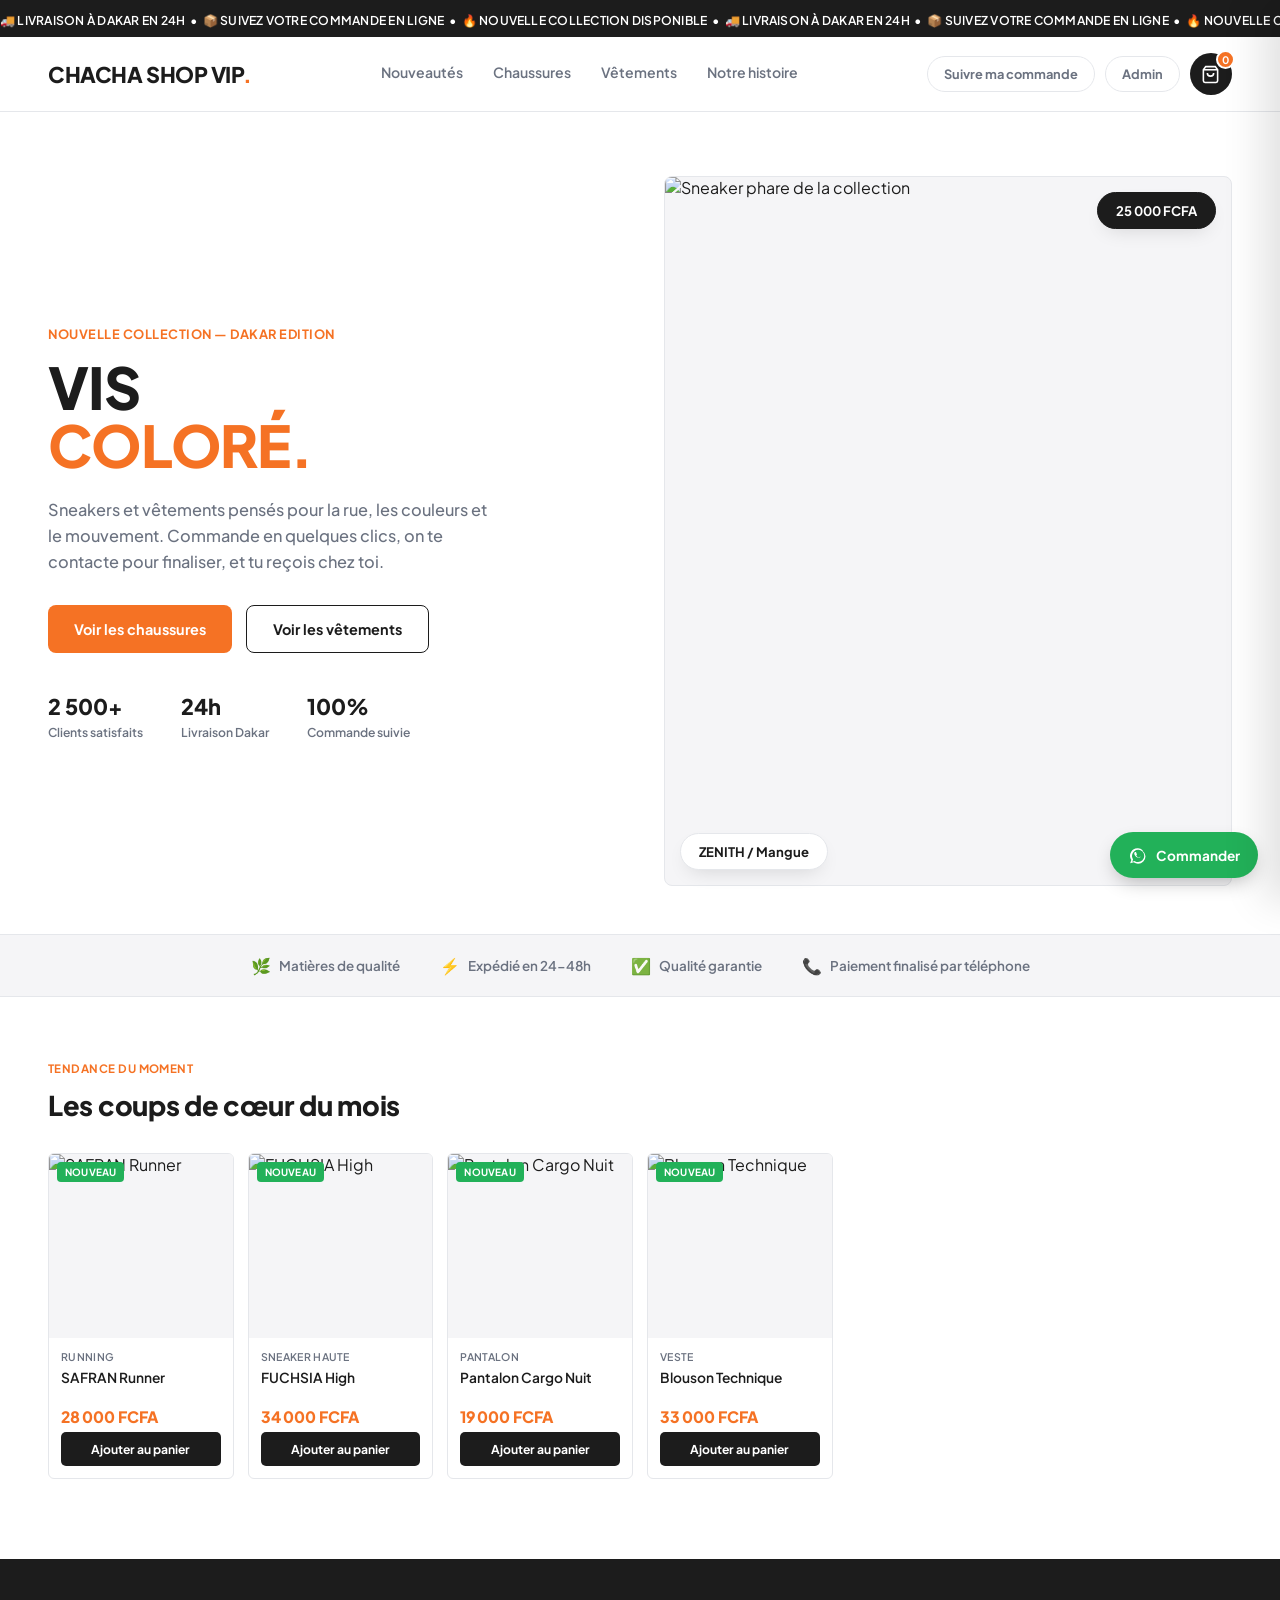
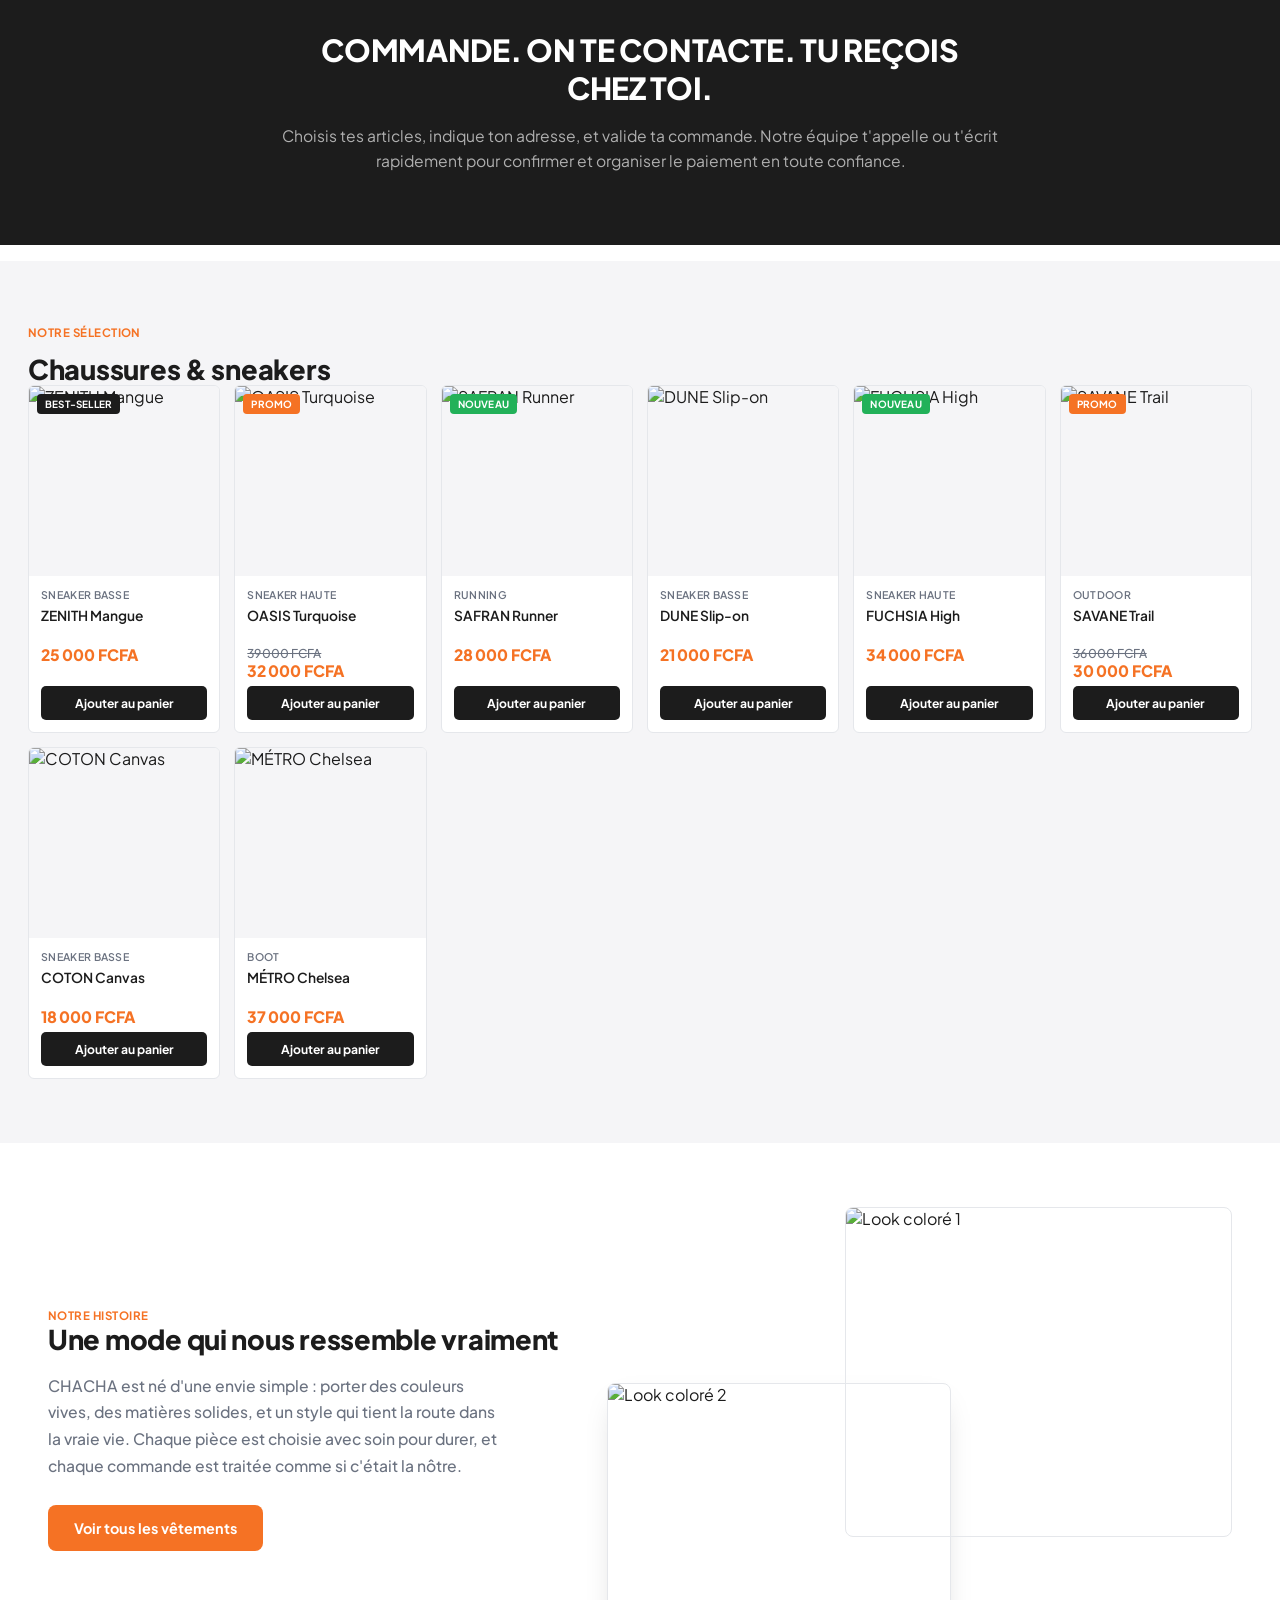
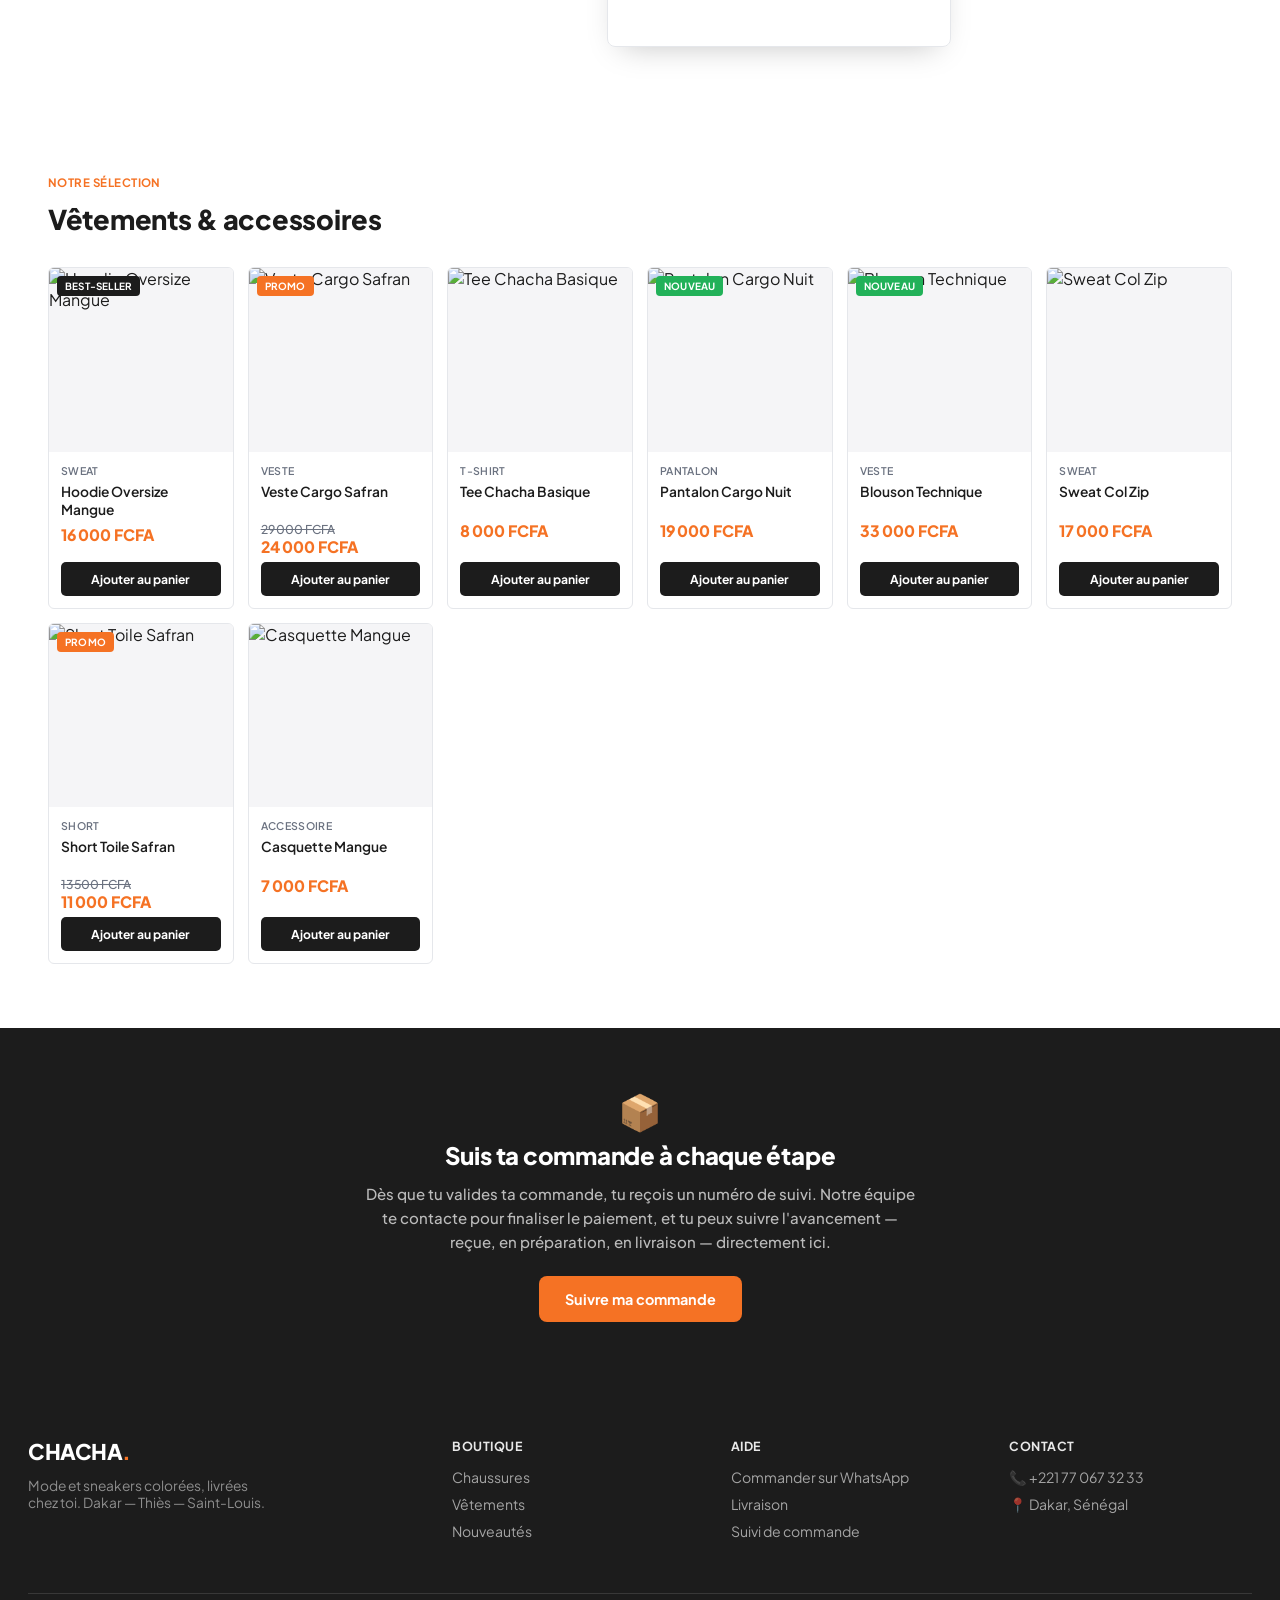
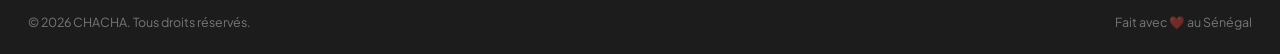
==== index.html @ ccec0913 "Mise à jour du code pour indexation Google" ====
<!DOCTYPE html>
<html lang="fr">
<head>
<meta charset="UTF-8">
<meta name="google-site-verification" content="Sok2t5JNg8uIAJtdyF1O56INwX5xrdQuV7eXxcINv6w" />
<meta name="viewport" content="width=device-width, initial-scale=1.0">
<title>CHACHA — Mode &amp; Sneakers</title>
<link rel="preconnect" href="https://fonts.googleapis.com">
<link rel="preconnect" href="https://fonts.gstatic.com" crossorigin>
<link href="https://fonts.googleapis.com/css2?family=Archivo+Black&family=Plus+Jakarta+Sans:wght@400;500;600;700;800&family=Space+Mono:wght@400;700&display=swap" rel="stylesheet">
<link rel="stylesheet" href="style.css">
</head>
<body>

<!-- Préchargeur -->
<div class="preloader" id="preloader">
  <div class="preloader-inner">
    <div class="preloader-logo">CHACHA</div>
    <div class="preloader-bar"><span></span></div>
  </div>
</div>

<!-- Bandeau ticker -->
<div class="ticker-wrap">
  <div class="ticker">
    <span>🚚 LIVRAISON À DAKAR EN 24H &nbsp;•&nbsp; 📦 SUIVEZ VOTRE COMMANDE EN LIGNE &nbsp;•&nbsp; 🔥 NOUVELLE COLLECTION DISPONIBLE &nbsp;•&nbsp; 🚚 LIVRAISON À DAKAR EN 24H &nbsp;•&nbsp; 📦 SUIVEZ VOTRE COMMANDE EN LIGNE &nbsp;•&nbsp; 🔥 NOUVELLE COLLECTION DISPONIBLE &nbsp;•&nbsp;</span>
    <span>🚚 LIVRAISON À DAKAR EN 24H &nbsp;•&nbsp; 📦 SUIVEZ VOTRE COMMANDE EN LIGNE &nbsp;•&nbsp; 🔥 NOUVELLE COLLECTION DISPONIBLE &nbsp;•&nbsp; 🚚 LIVRAISON À DAKAR EN 24H &nbsp;•&nbsp; 📦 SUIVEZ VOTRE COMMANDE EN LIGNE &nbsp;•&nbsp; 🔥 NOUVELLE COLLECTION DISPONIBLE &nbsp;•&nbsp;</span>
  </div>
</div>

<!-- Header -->
<header class="header" id="header">
  <div class="header-inner">
    <a href="#" class="logo">CHACHA SHOP VIP<span class="logo-dot">.</span></a>
    <nav class="nav">
      <a href="#nouveautes">Nouveautés</a>
      <a href="#chaussures">Chaussures</a>
      <a href="#vetements">Vêtements</a>
      <a href="#about">Notre histoire</a>
    </nav>
    <div class="header-actions">
      <button type="button" class="track-link-btn" id="trackOpenBtn">Suivre ma commande</button>
      <a href="admin.html" class="admin-link-btn" id="adminOpenBtn">Admin</a>
      <button class="icon-btn cart-btn" aria-label="Voir le panier" id="cartBtn">
        <svg viewBox="0 0 24 24" fill="none" stroke="currentColor" stroke-width="2"><path d="M6 2L3 6v14a2 2 0 002 2h14a2 2 0 002-2V6l-3-4z"/><line x1="3" y1="6" x2="21" y2="6"/><path d="M16 10a4 4 0 01-8 0"/></svg>
        <span class="cart-count" id="cartCount">0</span>
      </button>
    </div>
  </div>
</header>

<!-- HERO -->
<section class="hero">
  <div class="hero-grid">
    <div class="hero-copy" data-reveal>
      <p class="hero-eyebrow">Nouvelle collection — Dakar Edition</p>
      <h1 class="hero-title">
        <span class="line">VIS</span>
        <span class="line accent">COLORÉ.</span>
      </h1>
      <p class="hero-sub">Sneakers et vêtements pensés pour la rue, les couleurs et le mouvement. Commande en quelques clics, on te contacte pour finaliser, et tu reçois chez toi.</p>
      <div class="hero-cta-row">
        <a href="#chaussures" class="btn btn-primary">Voir les chaussures</a>
        <a href="#vetements" class="btn btn-ghost">Voir les vêtements</a>
      </div>
      <div class="hero-stats">
        <div><strong>2 500+</strong><span>Clients satisfaits</span></div>
        <div><strong>24h</strong><span>Livraison Dakar</span></div>
        <div><strong>100%</strong><span>Commande suivie</span></div>
      </div>
    </div>
    <div class="hero-visual" data-reveal>
      <div class="hero-image-frame">
        <img src="https://images.unsplash.com/photo-1605408499391-6368c628ef42?q=80&w=1200&auto=format&fit=crop" alt="Sneaker phare de la collection" id="heroImg">
      </div>
      <div class="hero-tag tag-price">25 000 FCFA</div>
      <div class="hero-tag tag-name">ZENITH / Mangue</div>
    </div>
  </div>
</section>

<!-- Marquee marques / valeurs -->
<section class="values-strip">
  <div class="value-item"><span class="value-emoji">🌿</span> Matières de qualité</div>
  <div class="value-item"><span class="value-emoji">⚡</span> Expédié en 24-48h</div>
  <div class="value-item"><span class="value-emoji">✅</span> Qualité garantie</div>
  <div class="value-item"><span class="value-emoji">📞</span> Paiement finalisé par téléphone</div>
</section>

<!-- NOUVEAUTÉS -->
<section class="section" id="nouveautes">
  <div class="section-head" data-reveal>
    <span class="section-eyebrow">Tendance du moment</span>
    <h2 class="section-title">Les coups de cœur du mois</h2>
  </div>
  <div class="product-grid" id="newArrivals"></div>
</section>

<!-- BANDEAU SIGNATURE -->
<section class="signature-band">
  <div class="signature-content" data-reveal>
    <h2>COMMANDE. ON TE CONTACTE. TU REÇOIS CHEZ TOI.</h2>
    <p>Choisis tes articles, indique ton adresse, et valide ta commande. Notre équipe t'appelle ou t'écrit rapidement pour confirmer et organiser le paiement en toute confiance.</p>
  </div>
</section>

<!-- CHAUSSURES -->
<section class="section section-alt" id="chaussures">
  <div class="section-head" data-reveal>
    <span class="section-eyebrow">Notre sélection</span>
    <h2 class="section-title">Chaussures &amp; sneakers</h2>
  </div>
  <div class="product-grid" id="shoesGrid"></div>
</section>

<!-- LOOKBOOK -->
<section class="lookbook" id="about">
  <div class="lookbook-text" data-reveal>
    <span class="section-eyebrow">Notre histoire</span>
    <h2 class="section-title">Une mode qui nous ressemble vraiment</h2>
    <p>CHACHA est né d'une envie simple : porter des couleurs vives, des matières solides, et un style qui tient la route dans la vraie vie. Chaque pièce est choisie avec soin pour durer, et chaque commande est traitée comme si c'était la nôtre.</p>
    <a href="#vetements" class="btn btn-primary">Voir tous les vêtements</a>
  </div>
  <div class="lookbook-images" data-reveal>
    <img src="https://images.unsplash.com/photo-1490367532201-b9bc1dc483f6?q=80&w=900&auto=format&fit=crop" alt="Look coloré 1" class="lk lk-1">
    <img src="https://images.unsplash.com/photo-1483985988355-763728e1935b?q=80&w=900&auto=format&fit=crop" alt="Look coloré 2" class="lk lk-2">
  </div>
</section>

<!-- VÊTEMENTS -->
<section class="section" id="vetements">
  <div class="section-head" data-reveal>
    <span class="section-eyebrow">Notre sélection</span>
    <h2 class="section-title">Vêtements &amp; accessoires</h2>
  </div>
  <div class="product-grid" id="clothesGrid"></div>
</section>

<!-- BANDEAU SUIVI DE COMMANDE -->
<section class="track-trust">
  <div class="track-trust-inner" data-reveal>
    <div class="track-trust-icon">📦</div>
    <h2>Suis ta commande à chaque étape</h2>
    <p>Dès que tu valides ta commande, tu reçois un numéro de suivi. Notre équipe te contacte pour finaliser le paiement, et tu peux suivre l'avancement — reçue, en préparation, en livraison — directement ici.</p>
    <button type="button" class="btn btn-primary" id="trackOpenBtn2">Suivre ma commande</button>
  </div>
</section>

<!-- FOOTER -->
<footer class="footer">
  <div class="footer-top">
    <div class="footer-brand">
      <a href="#" class="logo">CHACHA<span class="logo-dot">.</span></a>
      <p>Mode et sneakers colorées, livrées chez toi. Dakar — Thiès — Saint-Louis.</p>
    </div>
    <div class="footer-col">
      <h4>Boutique</h4>
      <a href="#chaussures">Chaussures</a>
      <a href="#vetements">Vêtements</a>
      <a href="#nouveautes">Nouveautés</a>
    </div>
    <div class="footer-col">
      <h4>Aide</h4>
      <a href="#" id="footerWhatsapp">Commander sur WhatsApp</a>
      <a href="#">Livraison</a>
      <a href="#" id="footerTrackLink">Suivi de commande</a>
    </div>
    <div class="footer-col">
      <h4>Contact</h4>
      <a href="#">📞 +221 77 067 32 33</a>
      <a href="#">📍 Dakar, Sénégal</a>
    </div>
  </div>
  <div class="footer-bottom">
    <span>© 2026 CHACHA. Tous droits réservés.</span>
    <span>Fait avec ❤️ au Sénégal</span>
  </div>
</footer>

<!-- Bouton flottant WhatsApp -->
<a href="#" class="whatsapp-float" id="whatsappFloat" aria-label="Contacter sur WhatsApp" target="_blank" rel="noopener">
  <svg viewBox="0 0 24 24" fill="currentColor"><path d="M17.6 6.32A8.86 8.86 0 0 0 12.05 4 8.94 8.94 0 0 0 4 17.9L2.6 22l4.2-1.34a8.87 8.87 0 0 0 5.25 1.7h0a8.94 8.94 0 0 0 8.94-9 8.85 8.85 0 0 0-3.39-6.04zM12.05 20.5a7.4 7.4 0 0 1-3.78-1.04l-.27-.16-2.83.9.91-2.76-.18-.28a7.42 7.42 0 0 1 11.4-9.32 7.34 7.34 0 0 1 2.18 5.24 7.42 7.42 0 0 1-7.43 7.42zm4.07-5.56c-.22-.11-1.3-.64-1.5-.72-.2-.07-.35-.11-.5.11-.14.22-.57.72-.7.86-.13.15-.26.16-.48.05-.22-.11-.93-.34-1.77-1.1-.65-.58-1.1-1.3-1.22-1.52-.13-.22-.01-.34.11-.45.11-.11.25-.28.37-.42.13-.14.17-.24.26-.4.08-.16.04-.3-.03-.42-.07-.11-.6-1.45-.82-1.98-.22-.51-.44-.45-.61-.46h-.52c-.18 0-.45.07-.62.25-.17.18-.65.64-.65 1.55s.66 1.8.75 1.93c.09.13 1.27 2 3.1 2.8 1.83.8 1.83.53 2.16.5.33-.03 1.06-.43 1.21-.85.15-.42.15-.78.1-.86-.05-.07-.18-.11-.4-.21z"/></svg>
  Commander
</a>

<!-- ===========================
     PANIER (drawer latéral)
=========================== -->
<div class="overlay" id="overlay"></div>
<aside class="cart-drawer" id="cartDrawer">
  <div class="cart-drawer-head">
    <h3>Ton panier</h3>
    <button class="close-btn" id="closeCart" aria-label="Fermer le panier">✕</button>
  </div>
  <div class="cart-items" id="cartItems"></div>
  <div class="cart-empty" id="cartEmpty">
    <span class="cart-empty-emoji">🛍️</span>
    <p>Ton panier est vide pour le moment.</p>
    <button class="btn btn-primary" id="emptyShopBtn">Voir les produits</button>
  </div>
  <div class="cart-footer" id="cartFooter">
    <div class="cart-total-row">
      <span>Total</span>
      <strong id="cartTotal">0 FCFA</strong>
    </div>
    <button class="btn btn-primary btn-full" id="goToCheckout">Valider la commande</button>
  </div>
</aside>

<!-- ===========================
     TUNNEL DE COMMANDE (modal) — sans paiement en ligne
=========================== -->
<div class="checkout-overlay" id="checkoutOverlay">
  <div class="checkout-modal">
    <button class="close-btn checkout-close" id="closeCheckout" aria-label="Fermer">✕</button>

    <!-- Barre de progression -->
    <div class="delivery-progress">
      <div class="dp-track">
        <div class="dp-fill" id="dpFill"></div>
      </div>
      <div class="dp-stations">
        <div class="dp-station active" data-step="1">
          <span class="dp-dot">🛒</span><span class="dp-label">Panier</span>
        </div>
        <div class="dp-station" data-step="2">
          <span class="dp-dot">📍</span><span class="dp-label">Adresse</span>
        </div>
        <div class="dp-station" data-step="3">
          <span class="dp-dot">✅</span><span class="dp-label">Confirmée</span>
        </div>
      </div>
    </div>

    <!-- Étape 1 : récap panier -->
    <div class="checkout-step" id="step1">
      <h3>Récapitule ta commande</h3>
      <div class="checkout-summary" id="checkoutSummary"></div>
      <div class="checkout-total-row">
        <span>Total estimé</span>
        <strong id="checkoutTotal">0 FCFA</strong>
      </div>
      <p class="step-hint">Aucun paiement en ligne : notre équipe te contacte juste après pour confirmer et organiser le règlement.</p>
      <button class="btn btn-primary btn-full" id="toStep2">Continuer vers l'adresse</button>
    </div>

    <!-- Étape 2 : adresse -->
    <div class="checkout-step" id="step2" hidden>
      <h3>Où devons-nous livrer ?</h3>
      <p class="step-hint">Cette adresse confirme ta commande. Sois aussi précis(e) que possible — c'est aussi le numéro qu'on utilisera pour te contacter.</p>
      <form id="addressForm" class="checkout-form">
        <div class="form-row">
          <label for="fullName">Nom complet *</label>
          <input type="text" id="fullName" required placeholder="Ex : Awa Diop">
        </div>
        <div class="form-row">
          <label for="phone">Téléphone *</label>
          <input type="tel" id="phone" required placeholder="Ex : 77 123 45 67">
        </div>
        <div class="form-row">
          <label for="city">Ville *</label>
          <input type="text" id="city" required placeholder="Ex : Dakar">
        </div>
        <div class="form-row">
          <label for="neighborhood">Quartier / Zone *</label>
          <input type="text" id="neighborhood" required placeholder="Ex : Sacré-Cœur 3">
        </div>
        <div class="form-row">
          <label for="addressDetails">Adresse précise (rue, repère) *</label>
          <textarea id="addressDetails" required placeholder="Ex : Villa n°12, en face de la pharmacie, près du carrefour"></textarea>
        </div>
        <div class="form-row">
          <label for="addressNote">Note pour le livreur (optionnel)</label>
          <input type="text" id="addressNote" placeholder="Ex : Appeler avant d'arriver">
        </div>
        <div class="form-actions">
          <button type="button" class="btn btn-ghost" id="backToStep1">Retour</button>
          <button type="submit" class="btn btn-primary">Valider ma commande</button>
        </div>
      </form>
    </div>

    <!-- Étape 3 : confirmation -->
    <div class="checkout-step" id="step3" hidden>
      <div class="confirm-box">
        <div class="confirm-emoji">🎉</div>
        <h3>Commande enregistrée !</h3>
        <p>Merci <strong id="confirmName"></strong> ! Ta commande <strong id="confirmOrderId"></strong> a bien été enregistrée. Notre équipe te contacte très vite au numéro indiqué pour confirmer et finaliser le paiement.</p>
        <div class="confirm-recap" id="confirmRecap"></div>
        <p class="step-hint">Garde ce numéro de commande précieusement : il te permet de suivre l'avancement via « Suivre ma commande ».</p>
        <button class="btn btn-whatsapp btn-full" id="sendWhatsappBtn">Envoyer le récap sur WhatsApp</button>
        <button class="btn btn-ghost btn-full" id="closeConfirm">Continuer mes achats</button>
      </div>
    </div>

  </div>
</div>

<!-- ===========================
     SUIVI DE COMMANDE (client)
=========================== -->
<div class="checkout-overlay" id="trackOverlay">
  <div class="checkout-modal" style="max-width:480px;">
    <button class="close-btn checkout-close" id="closeTrack" aria-label="Fermer">✕</button>
    <h3 style="font-family:var(--font-display);font-size:1.3rem;margin-bottom:6px;">Suivre ma commande</h3>
    <p class="step-hint">Renseigne le numéro de commande et le téléphone utilisés lors de la commande.</p>
    <form id="trackForm" class="checkout-form">
      <div class="form-row">
        <label for="trackOrderId">Numéro de commande *</label>
        <input type="text" id="trackOrderId" required placeholder="Ex : CHACHA-482913">
      </div>
      <div class="form-row">
        <label for="trackPhone">Téléphone utilisé *</label>
        <input type="tel" id="trackPhone" required placeholder="Ex : 77 123 45 67">
      </div>
      <button type="submit" class="btn btn-primary btn-full">Voir l'avancement</button>
    </form>
    <p id="trackError" class="track-error" style="display:none;">Aucune commande trouvée avec ces informations. Vérifie le numéro de commande et le téléphone.</p>
    <div class="track-result" id="trackResult" style="display:none;"></div>
  </div>
</div>

<!-- TOAST -->
<div class="toast" id="toast"></div>

<script src="common.js"></script>
<script src="script.js"></script>
</body>
</html>
---- style.css ----
/* ===========================
   CHACHA — Design tokens (palette simplifiée)
=========================== */
:root{
  --bg: #FFFFFF;
  --bg-soft: #F5F5F7;
  --ink: #1C1C1C;
  --ink-soft: #6B7280;
  --line: #E5E7EB;
  --accent: #F57224;
  --accent-dark: #D9600F;
  --whatsapp: #22B159;
  --whatsapp-dark: #1a8c45;

  --font-display: 'Plus Jakarta Sans', sans-serif;
  --font-body: 'Plus Jakarta Sans', sans-serif;
  --font-mono: 'Space Mono', monospace;

  --container: 1240px;
  --radius: 8px;
  --ease: cubic-bezier(.2,.7,.3,1);
}

*{margin:0;padding:0;box-sizing:border-box;}
html{scroll-behavior:smooth;}
body{
  background:var(--bg);
  color:var(--ink);
  font-family:var(--font-body);
  overflow-x:hidden;
}
img{display:block;max-width:100%;}
a{color:inherit;text-decoration:none;}
ul{list-style:none;}
button{font-family:inherit;border:none;background:none;cursor:pointer;}
input, textarea, select{font-family:inherit;}

::selection{background:var(--accent);color:#fff;}

/* ===========================
   Préchargeur
=========================== */
.preloader{
  position:fixed;inset:0;
  background:var(--ink);
  z-index:10000;
  display:flex;align-items:center;justify-content:center;
  transition:transform .6s var(--ease), opacity .4s var(--ease) .1s;
}
.preloader.done{transform:translateY(-100%);}
.preloader-inner{text-align:center;}
.preloader-logo{
  font-family:var(--font-display);
  font-weight:800;
  letter-spacing:-.02em;
  font-size:2.6rem;
  color:#fff;
}
.preloader-bar{
  width:140px;height:3px;
  background:rgba(255,255,255,.18);
  border-radius:10px;
  margin:18px auto 0;
  overflow:hidden;
}
.preloader-bar span{
  display:block;height:100%;width:40%;
  background:var(--accent);
  border-radius:10px;
  animation:barLoad 1s ease-in-out infinite;
}
@keyframes barLoad{
  0%{transform:translateX(-100%);}
  100%{transform:translateX(280%);}
}

/* ===========================
   Ticker
=========================== */
.ticker-wrap{
  background:var(--ink);
  color:#fff;
  overflow:hidden;
  white-space:nowrap;
  padding:8px 0;
  position:relative;
  z-index:500;
}
.ticker{display:inline-flex;animation:scrollTicker 32s linear infinite;}
.ticker span{
  font-size:.76rem;
  letter-spacing:.02em;
  font-weight:600;
}
@keyframes scrollTicker{
  from{transform:translateX(0);}
  to{transform:translateX(-50%);}
}

/* ===========================
   Header
=========================== */
.header{
  position:sticky;top:0;
  z-index:900;
  background:rgba(255,255,255,.96);
  backdrop-filter:blur(8px);
  border-bottom:1px solid var(--line);
  transition:transform .35s var(--ease);
}
.header.hide{transform:translateY(-100%);}
.header-inner{
  max-width:var(--container);
  margin:0 auto;
  padding:16px 28px;
  display:flex;
  align-items:center;
  justify-content:space-between;
}
.logo{
  font-family:var(--font-display);
  font-weight:800;
  font-size:1.35rem;
  letter-spacing:-.02em;
}
.logo-dot{color:var(--accent);}
.nav{display:flex;gap:30px;}
.nav a{
  font-size:.88rem;
  font-weight:600;
  color:var(--ink-soft);
  position:relative;
  padding-bottom:4px;
  transition:color .2s var(--ease);
}
.nav a:hover{color:var(--ink);}
.header-actions{display:flex;align-items:center;gap:10px;}
.admin-link-btn, .track-link-btn{
  font-size:.8rem;
  font-weight:700;
  color:var(--ink-soft);
  border:1px solid var(--line);
  padding:9px 16px;
  border-radius:100px;
  transition:border-color .2s var(--ease), color .2s var(--ease), background .2s var(--ease);
  white-space:nowrap;
}
.admin-link-btn:hover, .track-link-btn:hover{border-color:var(--ink); color:var(--ink); background:var(--bg-soft);}
.icon-btn{
  width:42px;height:42px;
  border-radius:50%;
  display:flex;align-items:center;justify-content:center;
  transition:background .2s var(--ease);
  position:relative;
  background:var(--ink);
  color:#fff;
}
.icon-btn svg{width:19px;height:19px;}
.icon-btn:hover{background:var(--accent);}
.cart-count{
  position:absolute;top:-3px;right:-3px;
  background:var(--accent);
  color:#fff;
  font-size:.65rem;
  font-weight:700;
  width:19px;height:19px;
  border-radius:50%;
  display:flex;align-items:center;justify-content:center;
  border:2px solid #fff;
  transition:transform .2s var(--ease);
}

/* ===========================
   Hero
=========================== */
.hero{
  max-width:var(--container);
  margin:0 auto;
  padding:64px 28px 48px;
}
.hero-grid{
  display:grid;
  grid-template-columns:1fr 1fr;
  gap:48px;
  align-items:center;
}
.hero-eyebrow{
  display:inline-block;
  font-size:.8rem;
  color:var(--accent);
  font-weight:700;
  margin-bottom:16px;
  text-transform:uppercase;
  letter-spacing:.04em;
}
.hero-title{
  font-family:var(--font-display);
  font-weight:800;
  font-size:3.6rem;
  line-height:1.02;
  letter-spacing:-.02em;
}
.hero-title .line{display:block;}
.hero-title .accent{color:var(--accent);}
.hero-sub{
  max-width:440px;
  font-size:1.02rem;
  line-height:1.6;
  color:var(--ink-soft);
  margin:22px 0 30px;
  font-weight:500;
}
.hero-cta-row{display:flex;gap:14px;margin-bottom:40px;flex-wrap:wrap;}
.btn{
  display:inline-flex;
  align-items:center;
  justify-content:center;
  padding:14px 26px;
  border-radius:8px;
  font-weight:700;
  font-size:.9rem;
  transition:background .2s var(--ease), color .2s var(--ease), border-color .2s var(--ease);
  white-space:nowrap;
}
.btn-primary{background:var(--accent); color:#fff;}
.btn-primary:hover{background:var(--accent-dark);}
.btn-ghost{border:1.5px solid var(--ink); background:transparent;}
.btn-ghost:hover{background:var(--ink); color:#fff;}
.btn-whatsapp{
  background:var(--whatsapp);
  color:#fff;
}
.btn-whatsapp:hover{background:var(--whatsapp-dark);}
.btn-full{width:100%;}
.hero-stats{display:flex;gap:38px;flex-wrap:wrap;}
.hero-stats div{display:flex;flex-direction:column;gap:4px;}
.hero-stats strong{font-family:var(--font-display); font-weight:800; font-size:1.35rem; color:var(--ink);}
.hero-stats span{font-size:.76rem; color:var(--ink-soft); font-weight:600;}
.hero-visual{position:relative;}
.hero-image-frame{
  border-radius:var(--radius);
  overflow:hidden;
  aspect-ratio:4/5;
  background:var(--bg-soft);
  position:relative;
  border:1px solid var(--line);
}
.hero-image-frame img{width:100%;height:100%;object-fit:cover;}
.hero-tag{
  position:absolute;
  background:#fff;
  border:1px solid var(--line);
  border-radius:100px;
  padding:9px 18px;
  font-size:.82rem;
  font-weight:700;
  box-shadow:0 8px 20px -8px rgba(0,0,0,.15);
}
.tag-price{top:16px;right:16px; background:var(--ink); color:#fff; border-color:var(--ink);}
.tag-name{bottom:16px;left:16px;}

/* ===========================
   Values strip
=========================== */
.values-strip{
  background:var(--bg-soft);
  border-top:1px solid var(--line);
  border-bottom:1px solid var(--line);
  display:flex;
  justify-content:center;
  flex-wrap:wrap;
  gap:40px;
  padding:20px 28px;
}
.value-item{display:flex; align-items:center; gap:8px; font-size:.84rem; font-weight:600; color:var(--ink-soft);}
.value-emoji{font-size:1rem;}

/* ===========================
   Sections génériques
=========================== */
.section{max-width:var(--container); margin:0 auto; padding:64px 28px;}
.section-alt{background:var(--bg-soft); max-width:100%;}
.section-alt .section-head, .section-alt .product-grid{max-width:var(--container); margin:0 auto;}
.section-head{margin-bottom:32px; max-width:600px; display:flex; align-items:baseline; gap:14px; flex-wrap:wrap;}
.section-eyebrow{
  display:inline-block;
  font-size:.72rem;
  color:var(--accent);
  font-weight:700;
  text-transform:uppercase;
  letter-spacing:.04em;
}
.section-title{
  font-family:var(--font-display);
  font-weight:800;
  font-size:1.7rem;
  letter-spacing:-.01em;
  line-height:1.15;
  width:100%;
}

/* ===========================
   Product grid & cards
=========================== */
.product-grid{
  display:grid;
  grid-template-columns:repeat(auto-fill, minmax(180px, 1fr));
  gap:14px;
}
.product-card{
  background:#fff;
  border-radius:6px;
  overflow:hidden;
  position:relative;
  transition:box-shadow .2s var(--ease), border-color .2s var(--ease);
  border:1px solid var(--line);
  display:flex;
  flex-direction:column;
}
.product-card:hover{
  box-shadow:0 6px 18px -8px rgba(0,0,0,.18);
  border-color:#D1D5DB;
}
.product-img-wrap{
  position:relative;
  aspect-ratio:1/1;
  overflow:hidden;
  background:var(--bg-soft);
}
.product-img-wrap img{width:100%;height:100%;object-fit:cover;}
.product-badge{
  position:absolute;top:8px;left:8px;
  color:#fff;
  font-size:.62rem;
  font-weight:700;
  padding:4px 8px;
  border-radius:4px;
  letter-spacing:.02em;
  z-index:2;
  background:var(--ink);
}
.product-badge.new{background:var(--whatsapp);}
.product-badge.promo{background:var(--accent);}
.product-info{padding:12px;display:flex;flex-direction:column;gap:6px;flex:1;}
.product-cat{
  font-size:.66rem;
  color:var(--ink-soft);
  text-transform:uppercase;
  letter-spacing:.03em;
  font-weight:600;
}
.product-name{
  font-weight:600;
  font-size:.86rem;
  line-height:1.3;
  color:var(--ink);
  display:-webkit-box;
  -webkit-line-clamp:2;
  -webkit-box-orient:vertical;
  overflow:hidden;
  min-height:2.3em;
}
.product-price{font-weight:800; font-size:.98rem; color:var(--accent);}
.product-price .old{
  display:block;
  text-decoration:line-through;
  color:var(--ink-soft);
  font-weight:500;
  font-size:.76rem;
}
.add-cart-btn{
  margin-top:auto;
  width:100%;
  background:var(--ink);
  color:#fff;
  font-size:.76rem;
  font-weight:700;
  padding:9px 8px;
  border-radius:5px;
  transition:background .2s var(--ease);
}
.add-cart-btn:hover{background:var(--accent);}

/* ===========================
   Signature band
=========================== */
.signature-band{
  background:var(--ink);
  color:#fff;
  padding:72px 28px;
  margin:16px 0;
}
.signature-content{max-width:720px; margin:0 auto; text-align:center;}
.signature-content h2{font-family:var(--font-display); font-weight:800; font-size:1.9rem; line-height:1.25; letter-spacing:-.01em;}
.signature-content p{margin-top:16px; font-size:.98rem; color:rgba(255,255,255,.65); line-height:1.6;}

/* ===========================
   Lookbook
=========================== */
.lookbook{
  max-width:var(--container);
  margin:0 auto;
  padding:64px 28px;
  display:grid;
  grid-template-columns:.9fr 1.1fr;
  gap:48px;
  align-items:center;
}
.lookbook-text p{margin:18px 0 26px; font-size:.98rem; line-height:1.7; color:var(--ink-soft); max-width:460px; font-weight:500;}
.lookbook-images{position:relative; height:440px;}
.lk{position:absolute; border-radius:8px; object-fit:cover; border:1px solid var(--line);}
.lk-1{width:62%;height:75%;top:0;right:0;z-index:2;}
.lk-2{width:55%;height:60%;bottom:0;left:0;z-index:1;box-shadow:0 12px 30px -14px rgba(0,0,0,.25);}

/* ===========================
   Suivi de commande — bandeau confiance
=========================== */
.track-trust{
  background:var(--ink);
  color:#fff;
  padding:60px 28px;
  text-align:center;
}
.track-trust-inner{max-width:560px; margin:0 auto;}
.track-trust-icon{font-size:2.2rem; margin-bottom:6px;}
.track-trust h2{font-family:var(--font-display); font-weight:800; font-size:1.5rem; letter-spacing:-.01em;}
.track-trust p{margin:12px 0 22px; font-size:.94rem; color:rgba(255,255,255,.7); line-height:1.6; font-weight:500;}

/* ===========================
   Footer
=========================== */
.footer{background:var(--ink); color:#fff; padding:56px 28px 24px;}
.footer-top{
  max-width:var(--container);
  margin:0 auto;
  display:grid;
  grid-template-columns:1.6fr 1fr 1fr 1fr;
  gap:36px;
  padding-bottom:44px;
  border-bottom:1px solid rgba(255,255,255,.12);
}
.footer-brand .logo{color:#fff;}
.footer-brand p{margin-top:12px; color:rgba(255,255,255,.5); font-size:.86rem; max-width:240px;}
.footer-col h4{font-size:.78rem; text-transform:uppercase; letter-spacing:.04em; margin-bottom:14px; color:rgba(255,255,255,.9);}
.footer-col a{display:block; margin-bottom:9px; font-size:.88rem; color:rgba(255,255,255,.6); transition:color .2s var(--ease);}
.footer-col a:hover{color:var(--accent);}
.footer-bottom{
  max-width:var(--container);
  margin:0 auto;
  display:flex;
  justify-content:space-between;
  padding-top:20px;
  font-size:.78rem;
  color:rgba(255,255,255,.4);
  flex-wrap:wrap;
  gap:10px;
}

/* ===========================
   Bouton flottant WhatsApp
=========================== */
.whatsapp-float{
  position:fixed;
  bottom:22px;right:22px;
  background:#22B159;
  color:#fff;
  display:flex;
  align-items:center;
  gap:8px;
  padding:13px 18px;
  border-radius:100px;
  font-weight:700;
  font-size:.85rem;
  box-shadow:0 8px 20px -6px rgba(0,0,0,.3);
  z-index:800;
  transition:transform .2s var(--ease);
}
.whatsapp-float svg{width:20px;height:20px;}
.whatsapp-float:hover{transform:scale(1.05);}

/* ===========================
   Toast
=========================== */
.toast{
  position:fixed;
  bottom:26px;left:50%;
  transform:translate(-50%,24px);
  background:var(--ink);
  color:#fff;
  padding:14px 22px;
  border-radius:100px;
  font-weight:700;
  font-size:.86rem;
  opacity:0;
  pointer-events:none;
  transition:transform .35s var(--ease), opacity .35s var(--ease);
  z-index:3000;
  display:flex;
  align-items:center;
  gap:10px;
}
.toast.show{transform:translate(-50%,0); opacity:1;}
.toast::before{
  content:'✓';
  background:var(--accent);
  width:18px;height:18px;
  border-radius:50%;
  display:flex;align-items:center;justify-content:center;
  font-size:.65rem;
  flex-shrink:0;
}

/* ===========================
   Reveal on scroll
=========================== */
[data-reveal]{opacity:0; transform:translateY(24px); transition:opacity .5s var(--ease), transform .5s var(--ease);}
[data-reveal].in{opacity:1; transform:translateY(0);}

/* ===========================
   PANIER (drawer latéral)
=========================== */
.overlay{
  position:fixed;inset:0;
  background:rgba(0,0,0,.4);
  z-index:1500;
  opacity:0;
  pointer-events:none;
  transition:opacity .3s var(--ease);
}
.overlay.show{opacity:1; pointer-events:auto;}

.cart-drawer{
  position:fixed;
  top:0;right:0;
  width:min(400px, 100vw);
  height:100%;
  background:#fff;
  z-index:1600;
  display:flex;
  flex-direction:column;
  transform:translateX(100%);
  transition:transform .35s var(--ease);
  box-shadow:-16px 0 40px rgba(0,0,0,.12);
}
.cart-drawer.open{transform:translateX(0);}
.cart-drawer-head{
  display:flex;
  align-items:center;
  justify-content:space-between;
  padding:20px 22px;
  border-bottom:1px solid var(--line);
}
.cart-drawer-head h3{font-family:var(--font-display); font-weight:800; font-size:1.1rem;}
.close-btn{
  width:34px;height:34px;
  border-radius:50%;
  background:var(--bg-soft);
  color:var(--ink);
  font-size:.95rem;
  display:flex;align-items:center;justify-content:center;
  transition:background .2s var(--ease);
}
.close-btn:hover{background:var(--line);}

.cart-items{
  flex:1;
  overflow-y:auto;
  padding:16px 22px;
  display:flex;
  flex-direction:column;
  gap:14px;
}
.cart-item{
  display:flex;
  gap:12px;
  align-items:center;
  background:var(--bg-soft);
  border:1px solid var(--line);
  border-radius:8px;
  padding:10px;
}
.cart-item img{width:58px;height:58px; border-radius:6px; object-fit:cover; flex-shrink:0; background:#fff;}
.cart-item-info{flex:1; min-width:0;}
.cart-item-name{font-weight:600; font-size:.88rem;}
.cart-item-price{font-size:.8rem; color:var(--accent); font-weight:700; margin-top:3px;}
.cart-item-qty{
  display:flex;
  align-items:center;
  gap:8px;
  margin-top:8px;
}
.qty-btn{
  width:22px;height:22px;
  border-radius:50%;
  background:#fff;
  border:1px solid var(--line);
  display:flex;align-items:center;justify-content:center;
  font-weight:700;
  font-size:.82rem;
  transition:background .2s var(--ease);
}
.qty-btn:hover{background:var(--line);}
.cart-item-remove{
  background:none;
  color:var(--ink-soft);
  font-size:.75rem;
  font-weight:600;
  text-decoration:underline;
  flex-shrink:0;
}

.cart-empty{
  flex:1;
  display:none;
  flex-direction:column;
  align-items:center;
  justify-content:center;
  text-align:center;
  gap:12px;
  padding:40px 24px;
}
.cart-empty-emoji{font-size:2.6rem;}
.cart-empty p{color:var(--ink-soft); font-weight:500;}

.cart-footer{
  padding:18px 22px 22px;
  border-top:1px solid var(--line);
}
.cart-total-row{
  display:flex;
  justify-content:space-between;
  align-items:center;
  margin-bottom:14px;
  font-weight:700;
}
.cart-total-row strong{font-size:1.2rem; color:var(--accent);}

/* ===========================
   TUNNEL DE COMMANDE / MODALES
=========================== */
.checkout-overlay{
  position:fixed;inset:0;
  background:rgba(0,0,0,.45);
  z-index:2000;
  display:flex;
  align-items:center;
  justify-content:center;
  padding:24px;
  opacity:0;
  pointer-events:none;
  transition:opacity .3s var(--ease);
}
.checkout-overlay.open{opacity:1; pointer-events:auto;}
.checkout-modal{
  background:#fff;
  border-radius:14px;
  max-width:560px;
  width:100%;
  max-height:90vh;
  overflow-y:auto;
  padding:32px 28px 28px;
  position:relative;
  border:1px solid var(--line);
}
.checkout-close{position:absolute; top:18px; right:18px;}

/* Barre de progression */
.delivery-progress{margin-bottom:28px;}
.dp-track{
  position:relative;
  height:3px;
  background:var(--bg-soft);
  border-radius:10px;
  margin:0 20px 12px;
}
.dp-fill{
  position:absolute;left:0;top:0;height:100%;
  width:0%;
  background:var(--accent);
  border-radius:10px;
  transition:width .4s var(--ease);
}
.dp-stations{display:flex; justify-content:space-between;}
.dp-station{
  display:flex;
  flex-direction:column;
  align-items:center;
  gap:6px;
  opacity:.4;
  transition:opacity .2s var(--ease);
}
.dp-station.active, .dp-station.done{opacity:1;}
.dp-dot{
  width:32px;height:32px;
  border-radius:50%;
  background:var(--bg-soft);
  display:flex;align-items:center;justify-content:center;
  font-size:.9rem;
  border:1px solid var(--line);
  transition:background .2s var(--ease), border-color .2s var(--ease);
}
.dp-station.active .dp-dot{background:var(--accent); border-color:var(--accent);}
.dp-station.done .dp-dot{background:var(--ink); border-color:var(--ink);}
.dp-label{font-size:.66rem; font-weight:700;}

.checkout-step h3{font-family:var(--font-display); font-weight:800; font-size:1.3rem; margin-bottom:6px;}
.step-hint{color:var(--ink-soft); font-size:.86rem; margin-bottom:18px; font-weight:500;}

.checkout-summary{display:flex; flex-direction:column; gap:8px; margin:14px 0 20px; max-height:260px; overflow-y:auto;}
.summary-line{
  display:flex;
  justify-content:space-between;
  align-items:center;
  background:var(--bg-soft);
  border:1px solid var(--line);
  border-radius:8px;
  padding:10px 12px;
  font-size:.86rem;
  font-weight:600;
}
.summary-line span.s-qty{color:var(--accent); font-weight:700;}
.checkout-total-row{
  display:flex;
  justify-content:space-between;
  align-items:center;
  padding:14px 0;
  border-top:1px dashed var(--line);
  margin-bottom:16px;
  font-weight:700;
  font-size:1rem;
}
.checkout-total-row strong{color:var(--accent); font-size:1.25rem;}

.checkout-form{display:flex; flex-direction:column; gap:14px;}
.form-row{display:flex; flex-direction:column; gap:6px;}
.form-row label{font-size:.82rem; font-weight:700;}
.form-row input, .form-row textarea, .form-row select{
  border:1px solid var(--line);
  border-radius:8px;
  padding:12px 14px;
  font-size:.92rem;
  background:#fff;
  outline:none;
  transition:border-color .2s var(--ease), box-shadow .2s var(--ease);
}
.form-row input:focus, .form-row textarea:focus, .form-row select:focus{
  border-color:var(--accent);
  box-shadow:0 0 0 3px rgba(245,114,36,.12);
}
.form-row textarea{resize:vertical; min-height:68px;}
.form-actions{display:flex; gap:12px; margin-top:6px;}
.form-actions .btn{flex:1;}

.confirm-box{text-align:center; padding:8px 0;}
.confirm-emoji{font-size:3rem; margin-bottom:8px;}
.confirm-box h3{font-family:var(--font-display); font-weight:800; font-size:1.5rem; margin-bottom:8px;}
.confirm-box p{font-size:.92rem; line-height:1.6; color:var(--ink-soft); margin-bottom:18px;}
.confirm-recap{
  background:var(--bg-soft);
  border:1px solid var(--line);
  border-radius:10px;
  padding:14px;
  text-align:left;
  font-size:.84rem;
  margin-bottom:14px;
  display:flex;
  flex-direction:column;
  gap:6px;
}
.confirm-box .step-hint{text-align:left; margin-bottom:18px;}
.confirm-box .btn{margin-bottom:10px;}

/* ===========================
   SUIVI DE COMMANDE (client)
=========================== */
.track-error{
  color:var(--accent);
  font-size:.84rem;
  font-weight:700;
  margin-top:14px;
  text-align:center;
}
.track-result{margin-top:22px;}
.track-result-head{
  display:flex;
  justify-content:space-between;
  align-items:baseline;
  margin-bottom:6px;
  flex-wrap:wrap;
  gap:6px;
}
.track-result-head strong{font-family:var(--font-display); font-size:1.05rem;}
.track-result-date{font-size:.76rem; color:var(--ink-soft); font-weight:600;}
.track-status-badge{
  display:inline-flex;
  align-items:center;
  gap:6px;
  padding:6px 14px;
  border-radius:100px;
  font-size:.78rem;
  font-weight:700;
  margin:10px 0 18px;
}
.track-timeline{display:flex; flex-direction:column; gap:0; margin-bottom:18px;}
.track-timeline-item{
  display:flex;
  gap:12px;
  position:relative;
  padding-bottom:22px;
}
.track-timeline-item:last-child{padding-bottom:0;}
.track-timeline-dot{
  width:22px;height:22px;
  border-radius:50%;
  background:var(--bg-soft);
  border:2px solid var(--line);
  flex-shrink:0;
  display:flex;align-items:center;justify-content:center;
  font-size:.65rem;
  z-index:1;
}
.track-timeline-item.done .track-timeline-dot{background:var(--whatsapp); border-color:var(--whatsapp); color:#fff;}
.track-timeline-item.current .track-timeline-dot{background:var(--accent); border-color:var(--accent); color:#fff;}
.track-timeline-item:not(:last-child)::before{
  content:'';
  position:absolute;
  left:10px; top:22px; bottom:0;
  width:2px;
  background:var(--line);
}
.track-timeline-item.done:not(:last-child)::before{background:var(--whatsapp);}
.track-timeline-label{font-size:.86rem; font-weight:700; padding-top:1px;}
.track-timeline-item.cancelled .track-timeline-dot{background:var(--accent); border-color:var(--accent); color:#fff;}
.track-recap{
  background:var(--bg-soft);
  border:1px solid var(--line);
  border-radius:10px;
  padding:14px;
  font-size:.84rem;
  display:flex;
  flex-direction:column;
  gap:6px;
}

/* ===========================
   ESPACE ADMIN — éléments partagés (formulaire produit, listes)
=========================== */
.admin-panel-head{
  display:flex;
  justify-content:space-between;
  align-items:center;
  flex-wrap:wrap;
  gap:12px;
  margin-bottom:18px;
}
.admin-panel-head .btn{padding:11px 18px; font-size:.82rem;}

.admin-note{
  font-size:.78rem;
  color:var(--ink-soft);
  margin-bottom:16px;
  line-height:1.5;
}
.admin-product-list, .admin-order-list{
  display:flex;
  flex-direction:column;
  gap:8px;
  max-height:56vh;
  overflow-y:auto;
}
.admin-product-row{
  display:flex;
  align-items:center;
  gap:12px;
  background:var(--bg-soft);
  border:1px solid var(--line);
  border-radius:8px;
  padding:9px 12px;
}
.admin-product-row img{width:48px;height:48px;border-radius:6px;object-fit:cover;flex-shrink:0;background:#fff;}
.admin-product-info{flex:1;min-width:0;}
.admin-product-name{font-weight:700;font-size:.88rem;}
.admin-product-meta{font-size:.74rem;color:var(--ink-soft);margin-top:3px;}
.admin-product-actions{display:flex;gap:6px;flex-shrink:0;}
.admin-icon-btn{
  width:32px;height:32px;
  border-radius:50%;
  display:flex;align-items:center;justify-content:center;
  background:#fff;
  border:1px solid var(--line);
  font-size:.85rem;
  transition:background .2s var(--ease);
}
.admin-icon-btn:hover{background:var(--line);}
.admin-empty{text-align:center;color:var(--ink-soft);padding:30px 10px;font-weight:500;}

/* Cartes de commande admin */
.admin-order-card{
  background:var(--bg-soft);
  border:1px solid var(--line);
  border-radius:10px;
  padding:14px;
}
.admin-order-top{
  display:flex;
  justify-content:space-between;
  align-items:flex-start;
  gap:10px;
  margin-bottom:10px;
  flex-wrap:wrap;
}
.admin-order-id{font-family:var(--font-mono); font-weight:700; font-size:.82rem;}
.admin-order-date{font-size:.72rem; color:var(--ink-soft); font-weight:600; margin-top:2px;}
.admin-order-status-pill{
  padding:5px 12px;
  border-radius:100px;
  font-size:.7rem;
  font-weight:800;
  white-space:nowrap;
}
.admin-order-client{font-size:.86rem; font-weight:700; margin-bottom:2px;}
.admin-order-meta{font-size:.78rem; color:var(--ink-soft); line-height:1.6; margin-bottom:10px;}
.admin-order-items{
  font-size:.78rem;
  color:var(--ink);
  background:#fff;
  border:1px solid var(--line);
  border-radius:8px;
  padding:8px 10px;
  margin-bottom:10px;
  display:flex;
  flex-direction:column;
  gap:3px;
}
.admin-order-total{font-weight:800; color:var(--accent); font-size:.88rem; margin-bottom:12px;}
.admin-order-actions{display:flex; gap:8px; flex-wrap:wrap; align-items:center;}
.admin-order-actions select{
  border:1px solid var(--line);
  border-radius:8px;
  padding:9px 10px;
  font-size:.8rem;
  font-weight:700;
  background:#fff;
  flex:1;
  min-width:150px;
}
.admin-order-actions .btn{padding:9px 14px; font-size:.78rem;}

/* Upload photo produit */
.admin-upload-zone{
  border:1.5px dashed var(--line);
  border-radius:10px;
  background:#fff;
  min-height:140px;
  display:flex;
  align-items:center;
  justify-content:center;
  cursor:pointer;
  overflow:hidden;
  transition:border-color .2s var(--ease), background .2s var(--ease);
  position:relative;
}
.admin-upload-zone:hover{border-color:var(--accent); background:var(--bg-soft);}
.admin-upload-placeholder{
  display:flex;
  flex-direction:column;
  align-items:center;
  gap:6px;
  color:var(--ink-soft);
  font-size:.84rem;
  font-weight:600;
  padding:18px;
  text-align:center;
}
.admin-upload-icon{font-size:1.6rem;}
.admin-upload-hint{font-size:.7rem; font-weight:500; color:var(--ink-soft);}
.admin-upload-preview{width:100%;max-height:210px;object-fit:cover;display:block;}
.admin-remove-img-btn{
  align-self:flex-start;
  margin-top:8px;
  color:var(--ink-soft);
  font-size:.78rem;
  font-weight:700;
  text-decoration:underline;
}

/* ===========================
   Responsive
=========================== */
@media (max-width: 1080px){
  .hero-title{font-size:2.9rem;}
  .lookbook, .hero-grid{grid-template-columns:1fr;}
  .lookbook-images{height:380px;margin-top:16px;}
  .footer-top{grid-template-columns:1fr 1fr;}
  .product-grid{grid-template-columns:repeat(auto-fill, minmax(160px, 1fr));}
}
@media (max-width: 760px){
  .nav{display:none;}
  .hero-title{font-size:2.3rem;}
  .hero-stats{gap:22px;flex-wrap:wrap;}
  .product-grid{grid-template-columns:repeat(2, 1fr);gap:10px;}
  .section{padding:44px 20px;}
  .section-title{font-size:1.4rem;}
  .signature-band{padding:56px 20px;}
  .signature-content h2{font-size:1.5rem;}
  .footer-top{grid-template-columns:1fr;}
  .whatsapp-float span{display:none;}
  .cart-drawer{width:100vw;}
  .checkout-modal{padding:26px 18px 22px;}
  .dp-label{font-size:.58rem;}
  .admin-link-btn, .track-link-btn{padding:8px 12px;font-size:.75rem;}
  .header-actions{gap:6px;}
}
@media (max-width: 480px){
  .hero-title{font-size:1.9rem;}
  .product-grid{grid-template-columns:1fr 1fr;gap:8px;}
  .btn{padding:12px 20px;font-size:.82rem;}
  .form-actions{flex-direction:column;}
  .admin-product-row{flex-wrap:wrap;}
  .track-link-btn{display:none;}
}

/* Reduced motion */
@media (prefers-reduced-motion: reduce){
  *{animation-duration:.001s !important; animation-iteration-count:1 !important; transition-duration:.15s !important;}
  html{scroll-behavior:auto;}
}

/* Keyboard focus visibility */
a:focus-visible, button:focus-visible, input:focus-visible, textarea:focus-visible, select:focus-visible{
  outline:2.5px solid var(--accent);
  outline-offset:2px;
}

/* ===========================================================
   ESPACE ADMIN — page complète (admin.html)
   =========================================================== */
.admin-body{
  background:var(--bg-soft);
  min-height:100vh;
}

/* ---------- Écran de connexion ---------- */
.admin-login-screen{
  min-height:100vh;
  display:flex;
  align-items:center;
  justify-content:center;
  padding:28px;
  background:
    radial-gradient(circle at 12% 8%, rgba(245,114,36,.16), transparent 46%),
    radial-gradient(circle at 88% 92%, rgba(245,114,36,.10), transparent 40%),
    var(--ink);
}
.admin-login-box{
  width:100%;
  max-width:400px;
  background:#fff;
  border-radius:16px;
  padding:40px 34px 34px;
  text-align:center;
  box-shadow:0 30px 70px -20px rgba(0,0,0,.45);
}
.admin-login-logo{
  display:inline-block;
  font-size:1.5rem;
  margin-bottom:18px;
}
.admin-login-eyebrow{
  display:block;
  font-size:.72rem;
  font-weight:700;
  text-transform:uppercase;
  letter-spacing:.06em;
  color:var(--accent);
  margin-bottom:10px;
}
.admin-login-title{
  font-family:var(--font-display);
  font-weight:800;
  font-size:1.5rem;
  letter-spacing:-.01em;
  margin-bottom:8px;
}
.admin-login-sub{
  color:var(--ink-soft);
  font-size:.88rem;
  line-height:1.55;
  font-weight:500;
  margin-bottom:24px;
}
.admin-login-box .checkout-form{text-align:left;}
.admin-login-error{
  color:var(--accent);
  font-size:.82rem;
  font-weight:700;
  margin-top:-4px;
}
.admin-back-link{
  display:inline-block;
  margin-top:22px;
  font-size:.82rem;
  font-weight:700;
  color:var(--ink-soft);
  transition:color .2s var(--ease);
}
.admin-back-link:hover{color:var(--ink);}

/* ---------- Topbar tableau de bord ---------- */
.admin-topbar{
  position:sticky;
  top:0;
  z-index:200;
  background:rgba(255,255,255,.97);
  backdrop-filter:blur(8px);
  border-bottom:1px solid var(--line);
}
.admin-topbar-inner{
  max-width:1240px;
  margin:0 auto;
  padding:14px 28px;
  display:flex;
  align-items:center;
  gap:24px;
}
.admin-nav{
  display:flex;
  gap:4px;
  background:var(--bg-soft);
  border:1px solid var(--line);
  border-radius:100px;
  padding:4px;
}
.admin-nav-btn{
  display:flex;
  align-items:center;
  gap:7px;
  padding:9px 18px;
  border-radius:100px;
  font-size:.84rem;
  font-weight:700;
  color:var(--ink-soft);
  transition:background .2s var(--ease), color .2s var(--ease);
  white-space:nowrap;
}
.admin-nav-icon{font-size:.9rem;}
.admin-nav-btn:hover{color:var(--ink);}
.admin-nav-btn.active{background:var(--ink); color:#fff;}
.admin-nav-btn .admin-tab-count{
  background:rgba(255,255,255,.2);
  border-color:transparent;
  color:inherit;
}
.admin-nav-btn.active .admin-tab-count{background:var(--accent); color:#fff;}

.admin-tab-count{
  background:var(--bg-soft);
  border:1px solid var(--line);
  border-radius:100px;
  font-size:.7rem;
  padding:1px 8px;
  font-weight:800;
}

.admin-topbar-actions{
  margin-left:auto;
  display:flex;
  align-items:center;
  gap:10px;
}

/* ---------- Contenu principal ---------- */
.admin-main{
  max-width:1240px;
  margin:0 auto;
  padding:28px 28px 80px;
}

/* Bandeau statistiques */
.admin-stats-row{
  display:grid;
  grid-template-columns:repeat(4, 1fr);
  gap:14px;
  margin-bottom:28px;
}
.admin-stat-card{
  background:#fff;
  border:1px solid var(--line);
  border-radius:12px;
  padding:16px 18px;
  display:flex;
  align-items:center;
  gap:14px;
}
.admin-stat-card.is-highlight{border-color:var(--accent); background:rgba(245,114,36,.05);}
.admin-stat-icon{
  width:40px;height:40px;
  border-radius:10px;
  background:var(--bg-soft);
  display:flex;align-items:center;justify-content:center;
  font-size:1.15rem;
  flex-shrink:0;
}
.admin-stat-value{
  font-family:var(--font-display);
  font-weight:800;
  font-size:1.3rem;
  letter-spacing:-.01em;
  line-height:1.15;
}
.admin-stat-label{
  font-size:.74rem;
  color:var(--ink-soft);
  font-weight:600;
  margin-top:2px;
}

/* Panneaux (Produits / Commandes) */
.admin-panel{background:transparent;}
.admin-page-title{
  font-family:var(--font-display);
  font-weight:800;
  font-size:1.6rem;
  letter-spacing:-.01em;
  margin-bottom:6px;
}
.admin-panel .admin-panel-head{
  align-items:flex-start;
  margin-bottom:18px;
}
.admin-panel .admin-note{margin-bottom:0;}

/* Puces de filtre */
.admin-filter-row{
  display:flex;
  gap:8px;
  flex-wrap:wrap;
  margin-bottom:20px;
}
.admin-filter-chip{
  padding:8px 16px;
  border-radius:100px;
  border:1px solid var(--line);
  background:#fff;
  font-size:.8rem;
  font-weight:700;
  color:var(--ink-soft);
  transition:border-color .2s var(--ease), color .2s var(--ease), background .2s var(--ease);
}
.admin-filter-chip:hover{border-color:var(--ink); color:var(--ink);}
.admin-filter-chip.active{background:var(--ink); border-color:var(--ink); color:#fff;}

/* Listes en page complète : grille au lieu de liste contrainte en hauteur */
.admin-product-list--page{
  max-height:none;
  display:grid;
  grid-template-columns:repeat(auto-fill, minmax(300px, 1fr));
  gap:12px;
}
.admin-order-list--page{
  max-height:none;
  display:grid;
  grid-template-columns:repeat(auto-fill, minmax(340px, 1fr));
  gap:14px;
  align-items:start;
}
.admin-icon-btn.danger:hover{background:var(--accent); color:#fff;}

/* ---------- Responsive ---------- */
@media (max-width: 900px){
  .admin-stats-row{grid-template-columns:repeat(2, 1fr);}
}
@media (max-width: 760px){
  .admin-topbar-inner{padding:12px 16px; gap:12px; flex-wrap:wrap;}
  .admin-nav{order:3; width:100%; justify-content:center;}
  .admin-topbar-actions{margin-left:auto;}
  .admin-main{padding:20px 16px 70px;}
  .admin-stats-row{grid-template-columns:1fr 1fr; gap:10px;}
  .admin-stat-card{padding:12px 14px;}
  .admin-login-box{padding:32px 24px 26px;}
}
@media (max-width: 480px){
  .admin-stats-row{grid-template-columns:1fr;}
  .admin-product-list--page, .admin-order-list--page{grid-template-columns:1fr;}
  .admin-topbar-actions .admin-link-btn{padding:8px 12px; font-size:.72rem;}
}
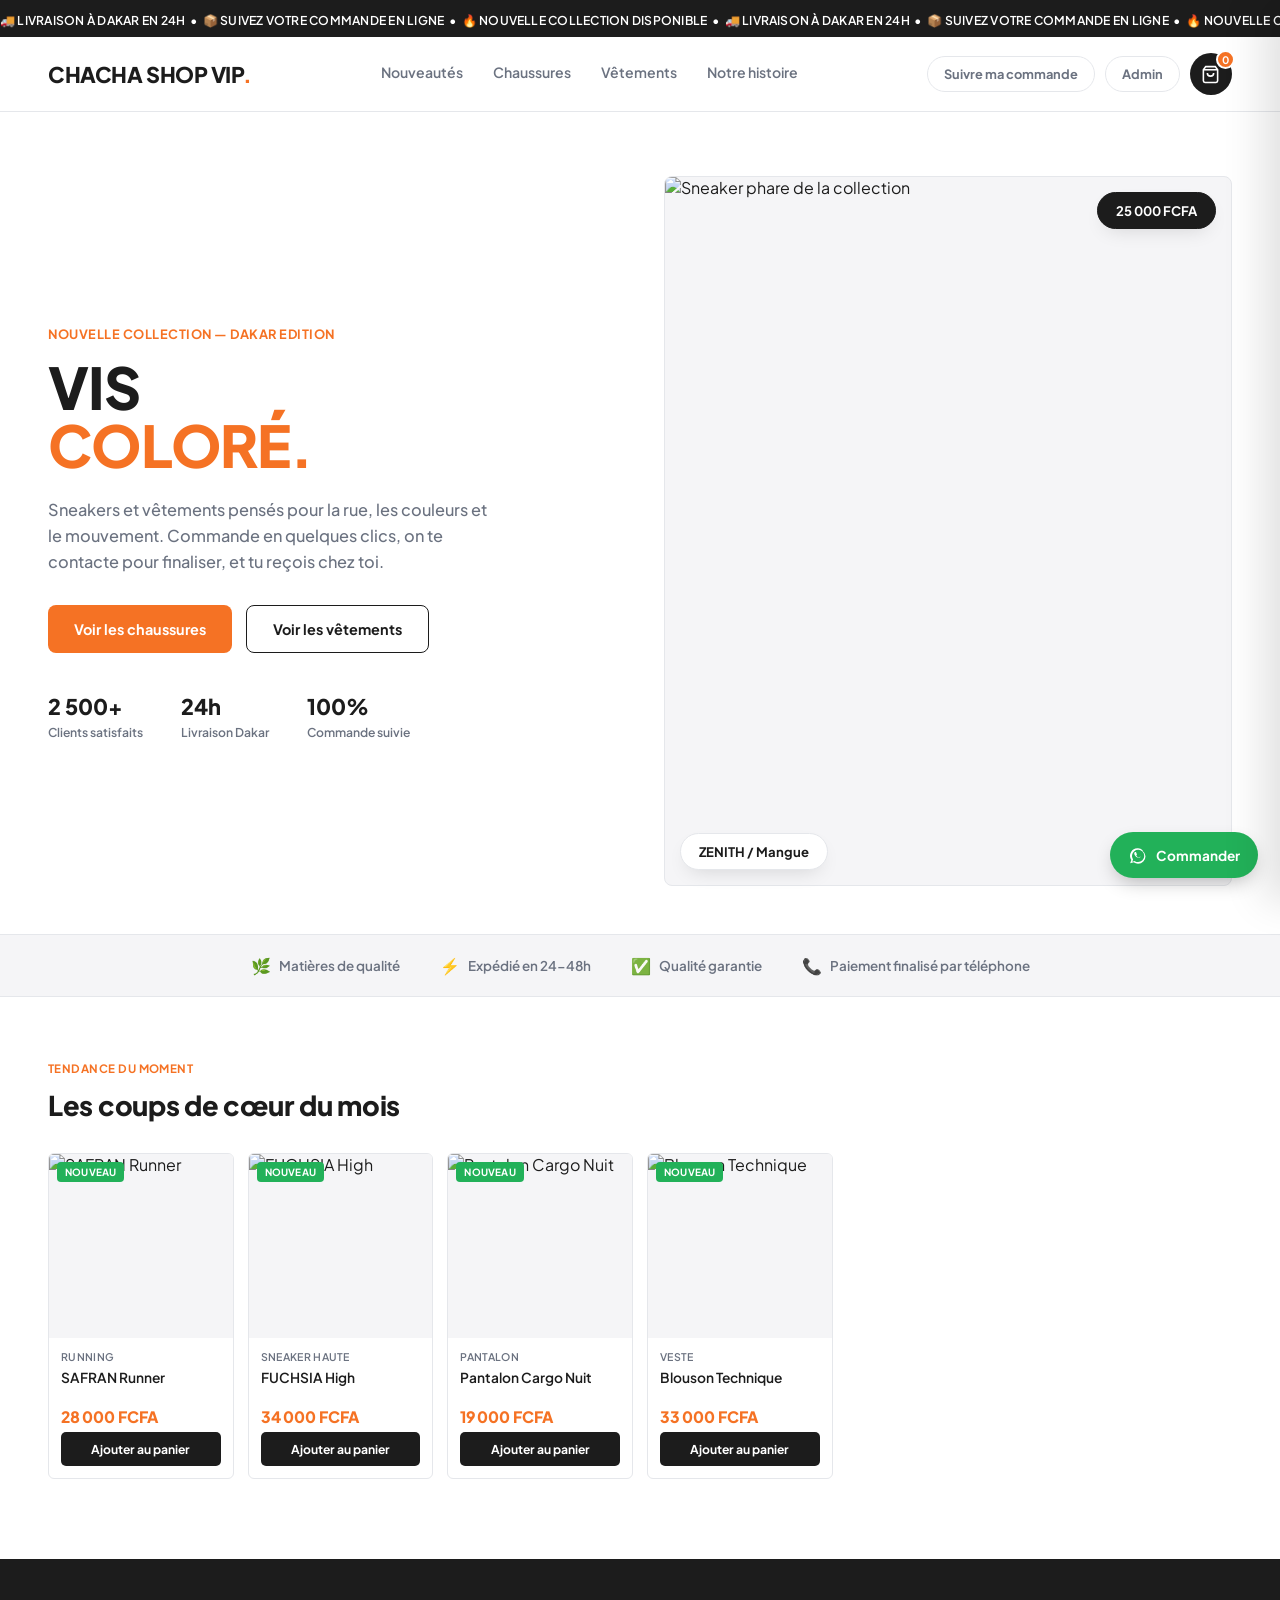
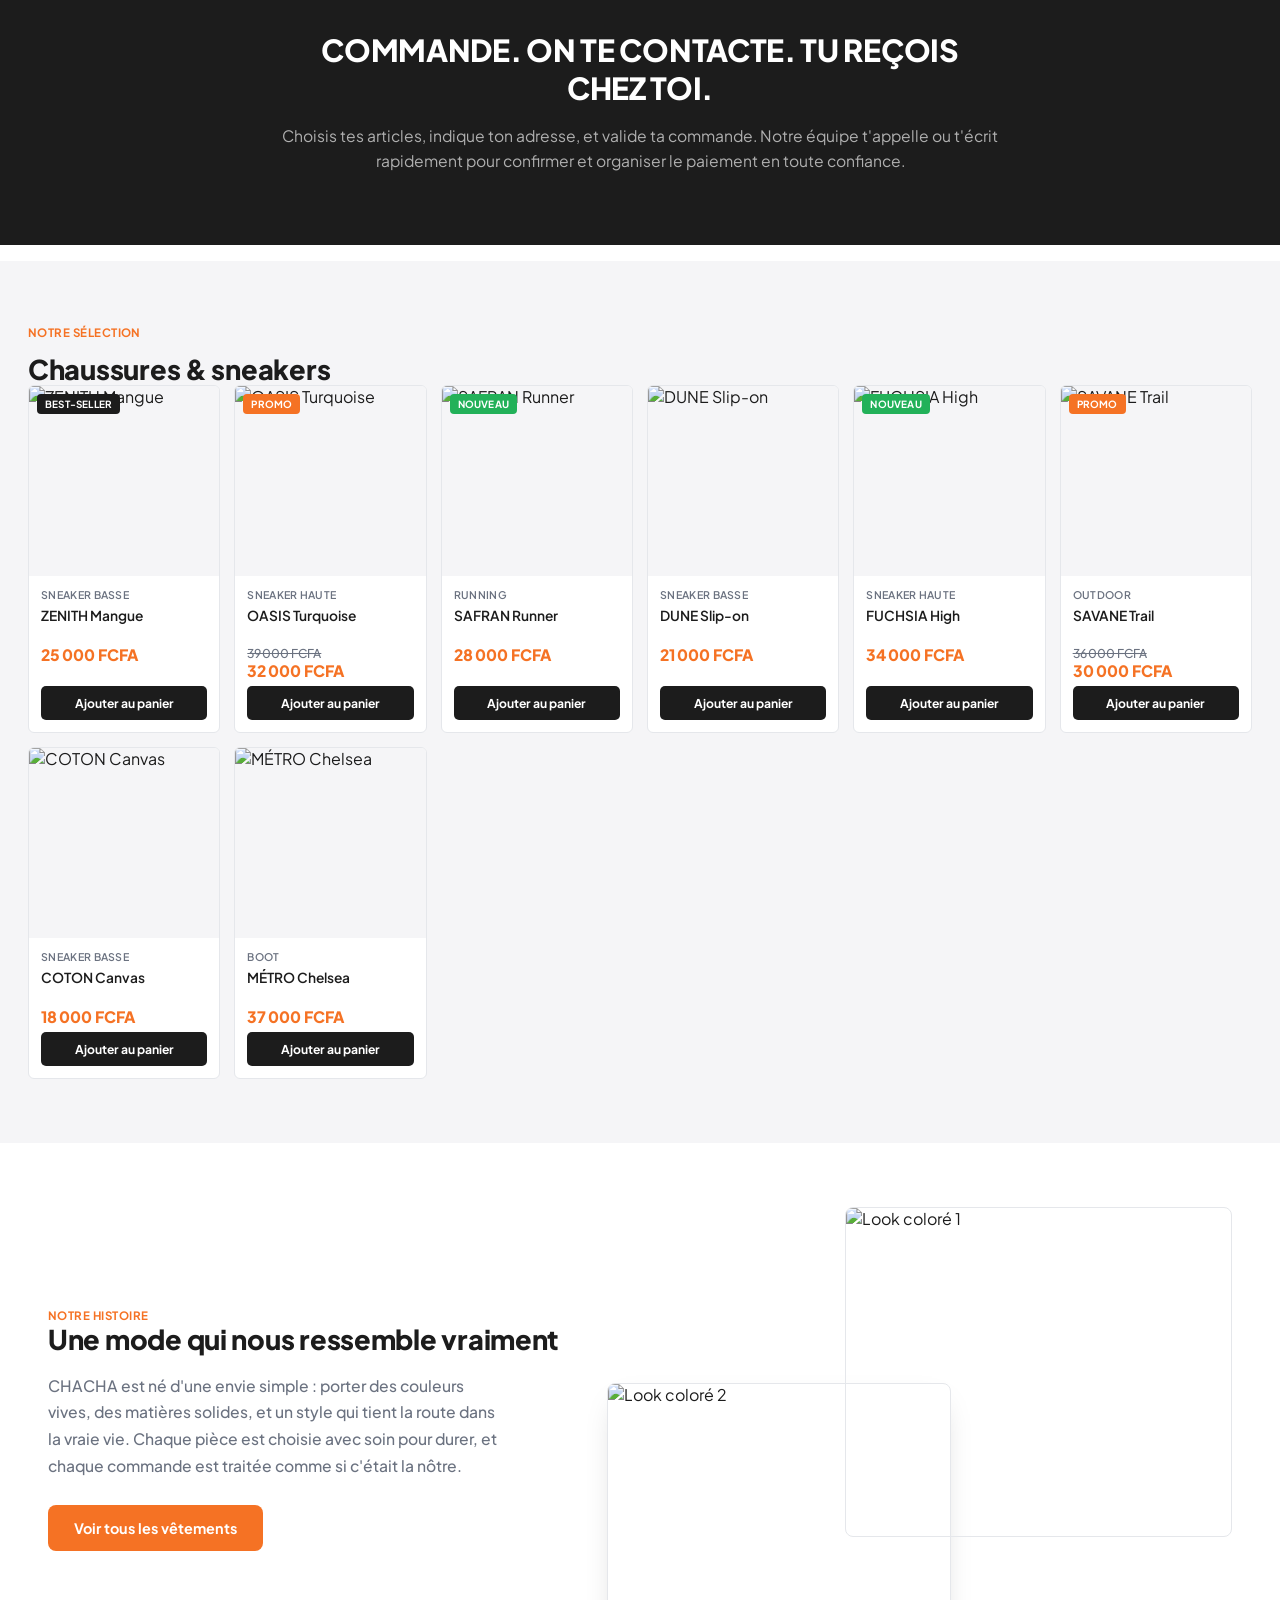
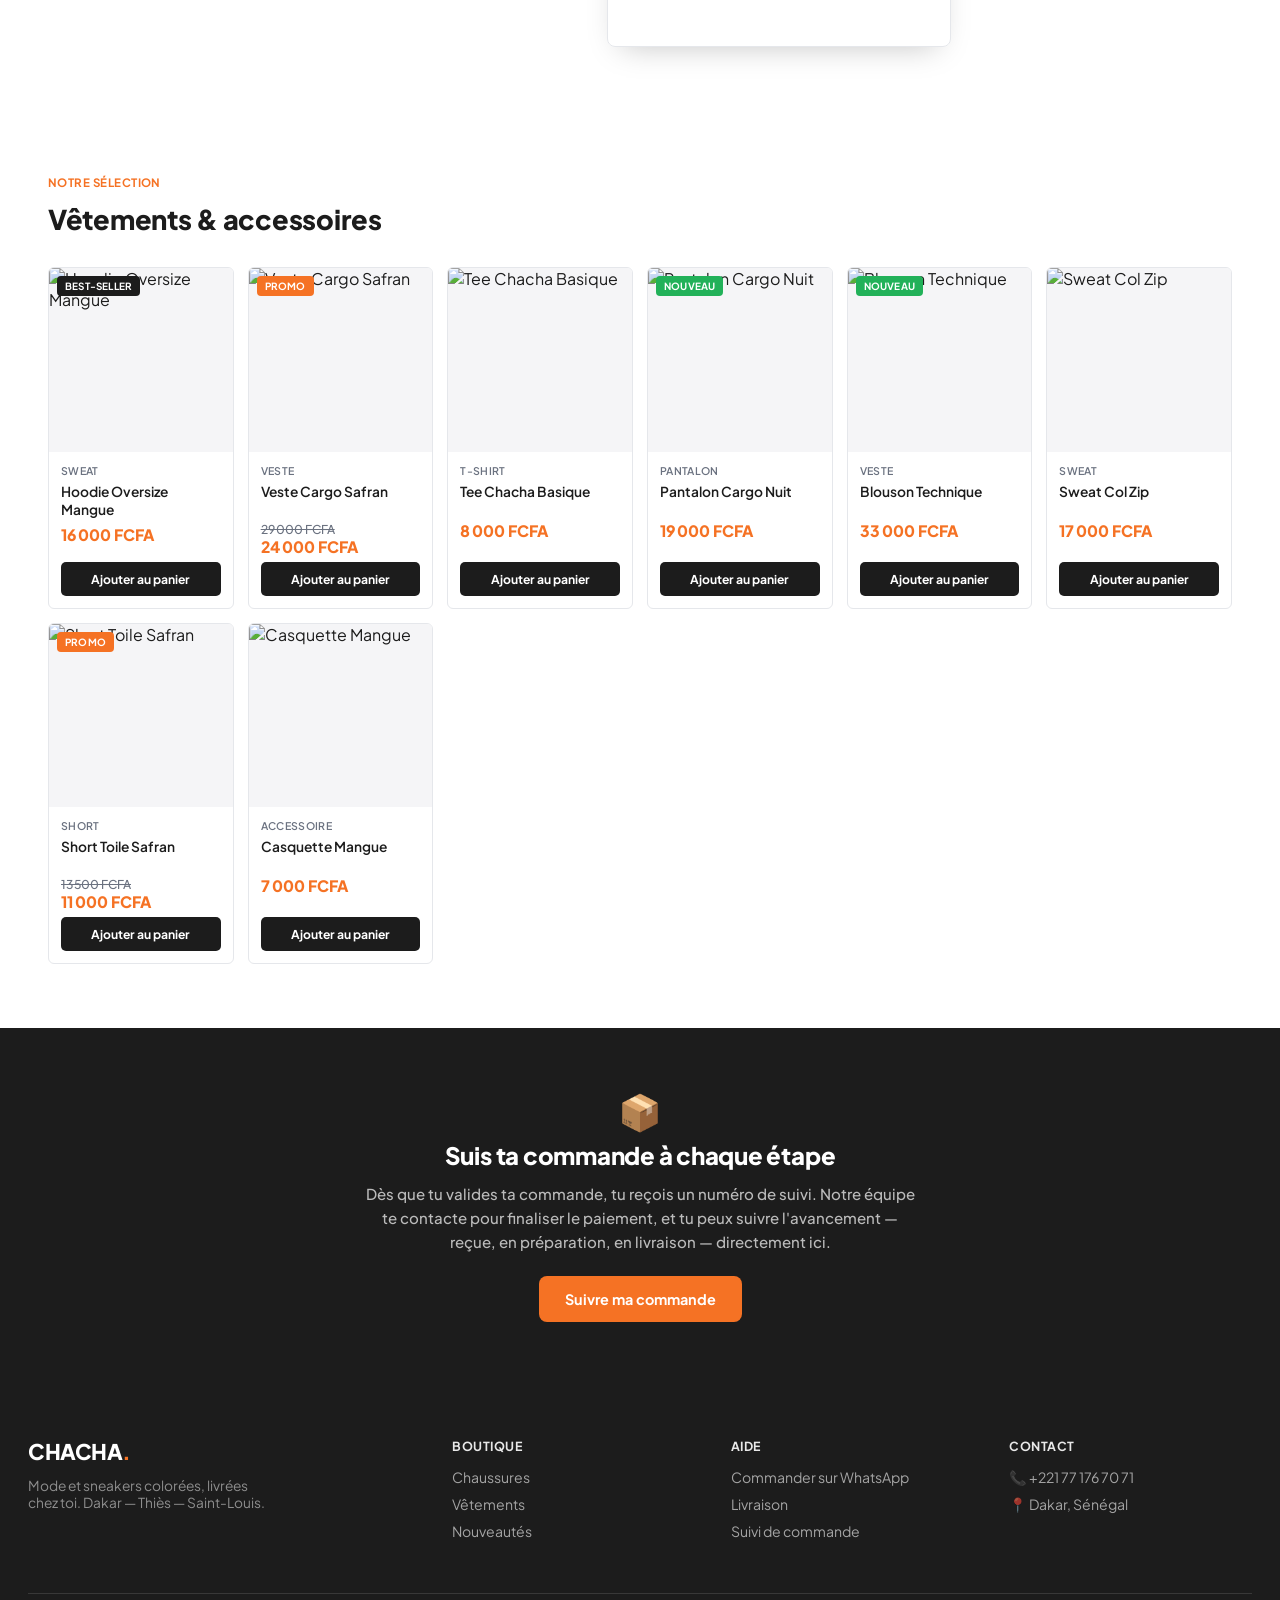
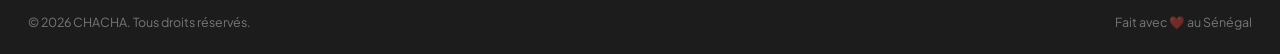
==== commit b5832578: "Mise à jour" ====
--- a/index.html
+++ b/index.html
@@ -167,7 +167,7 @@
     </div>
     <div class="footer-col">
       <h4>Contact</h4>
-      <a href="#">📞 +221 77 067 32 33</a>
+      <a href="#">📞 +221 77 176 70 71</a>
       <a href="#">📍 Dakar, Sénégal</a>
     </div>
   </div>
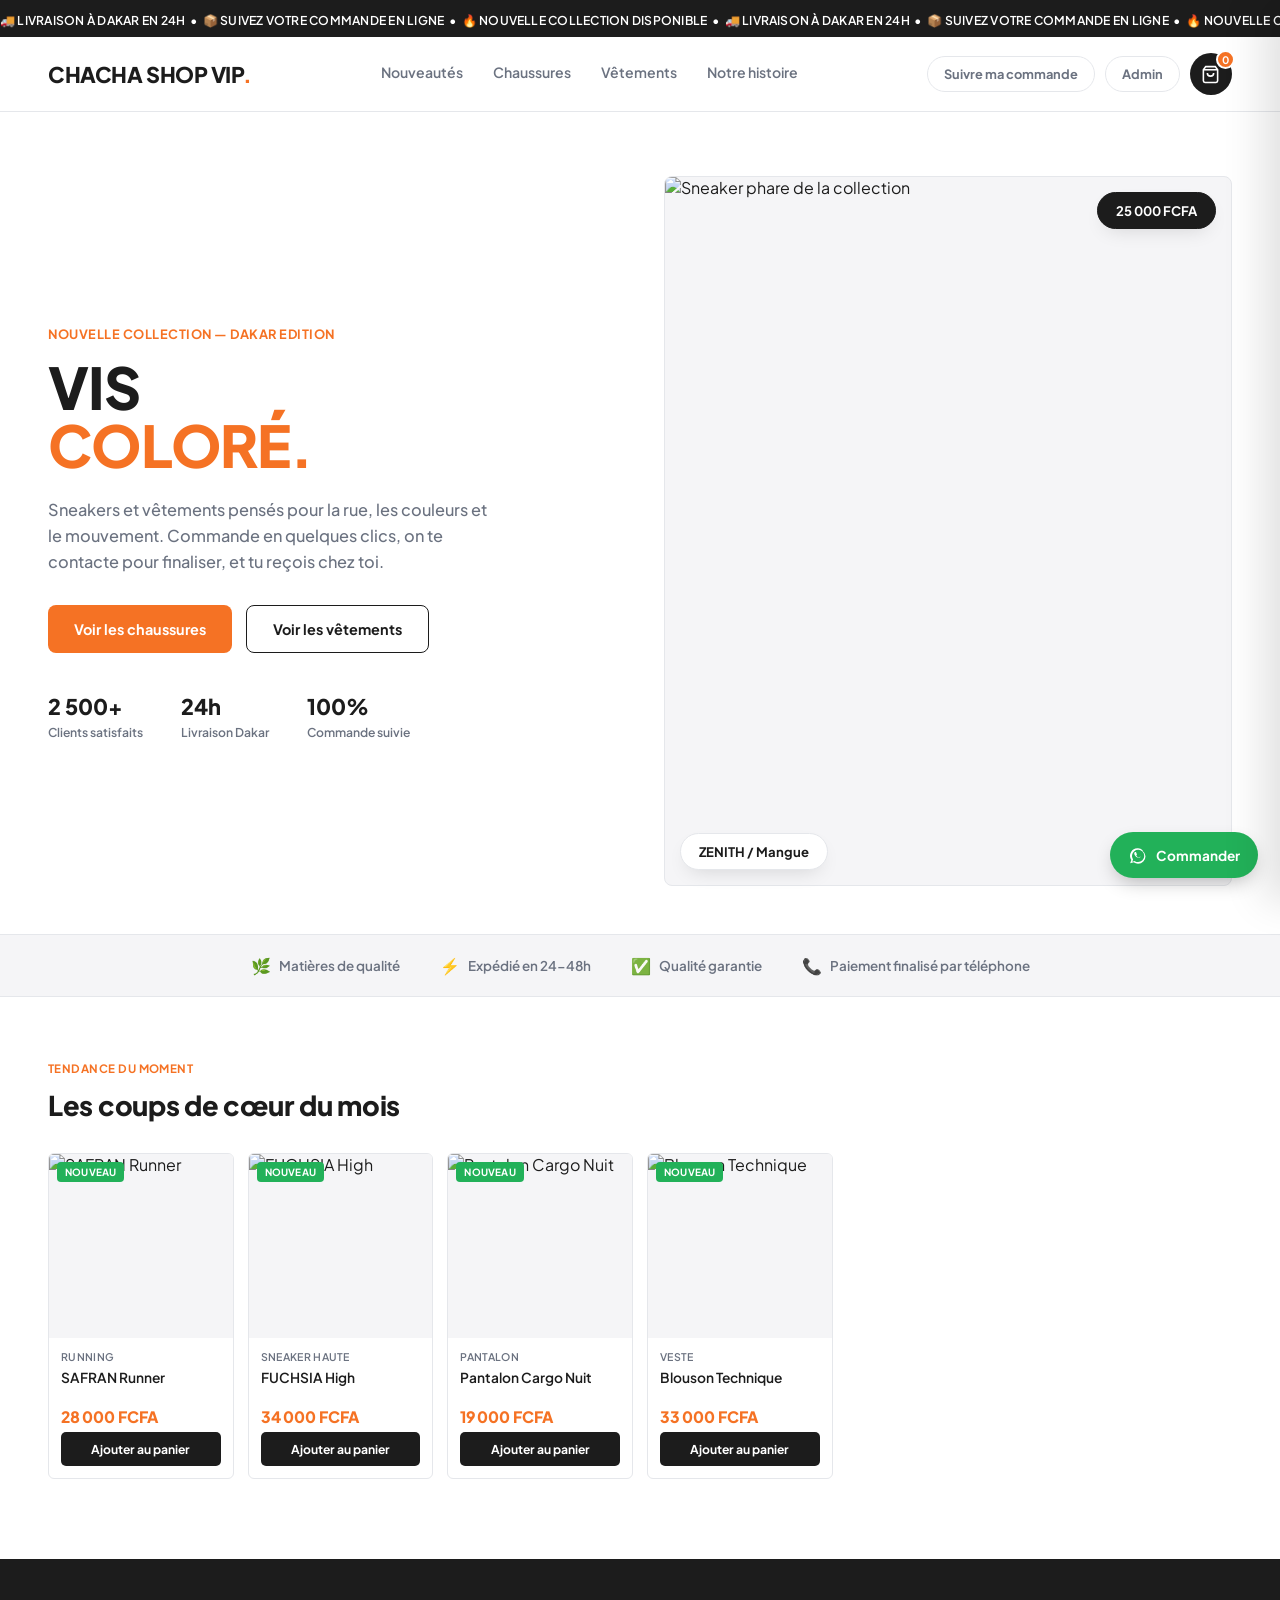
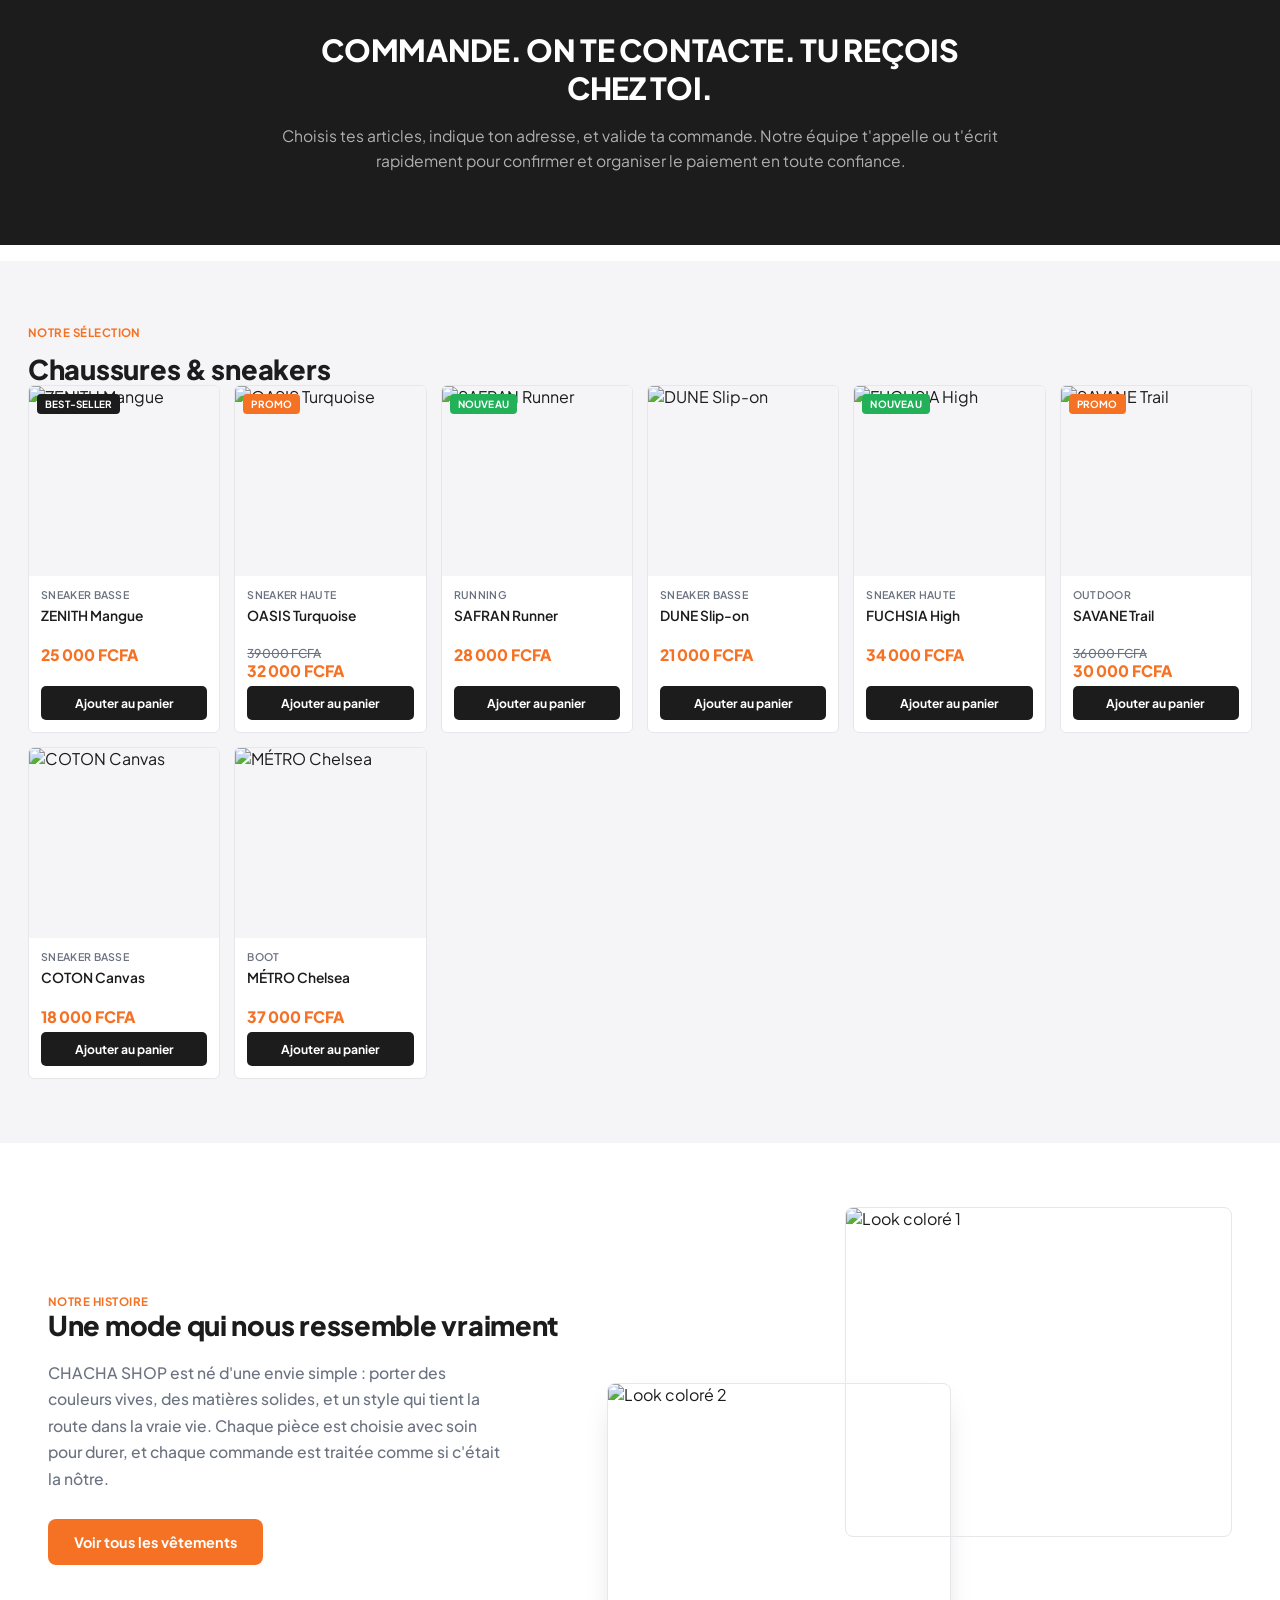
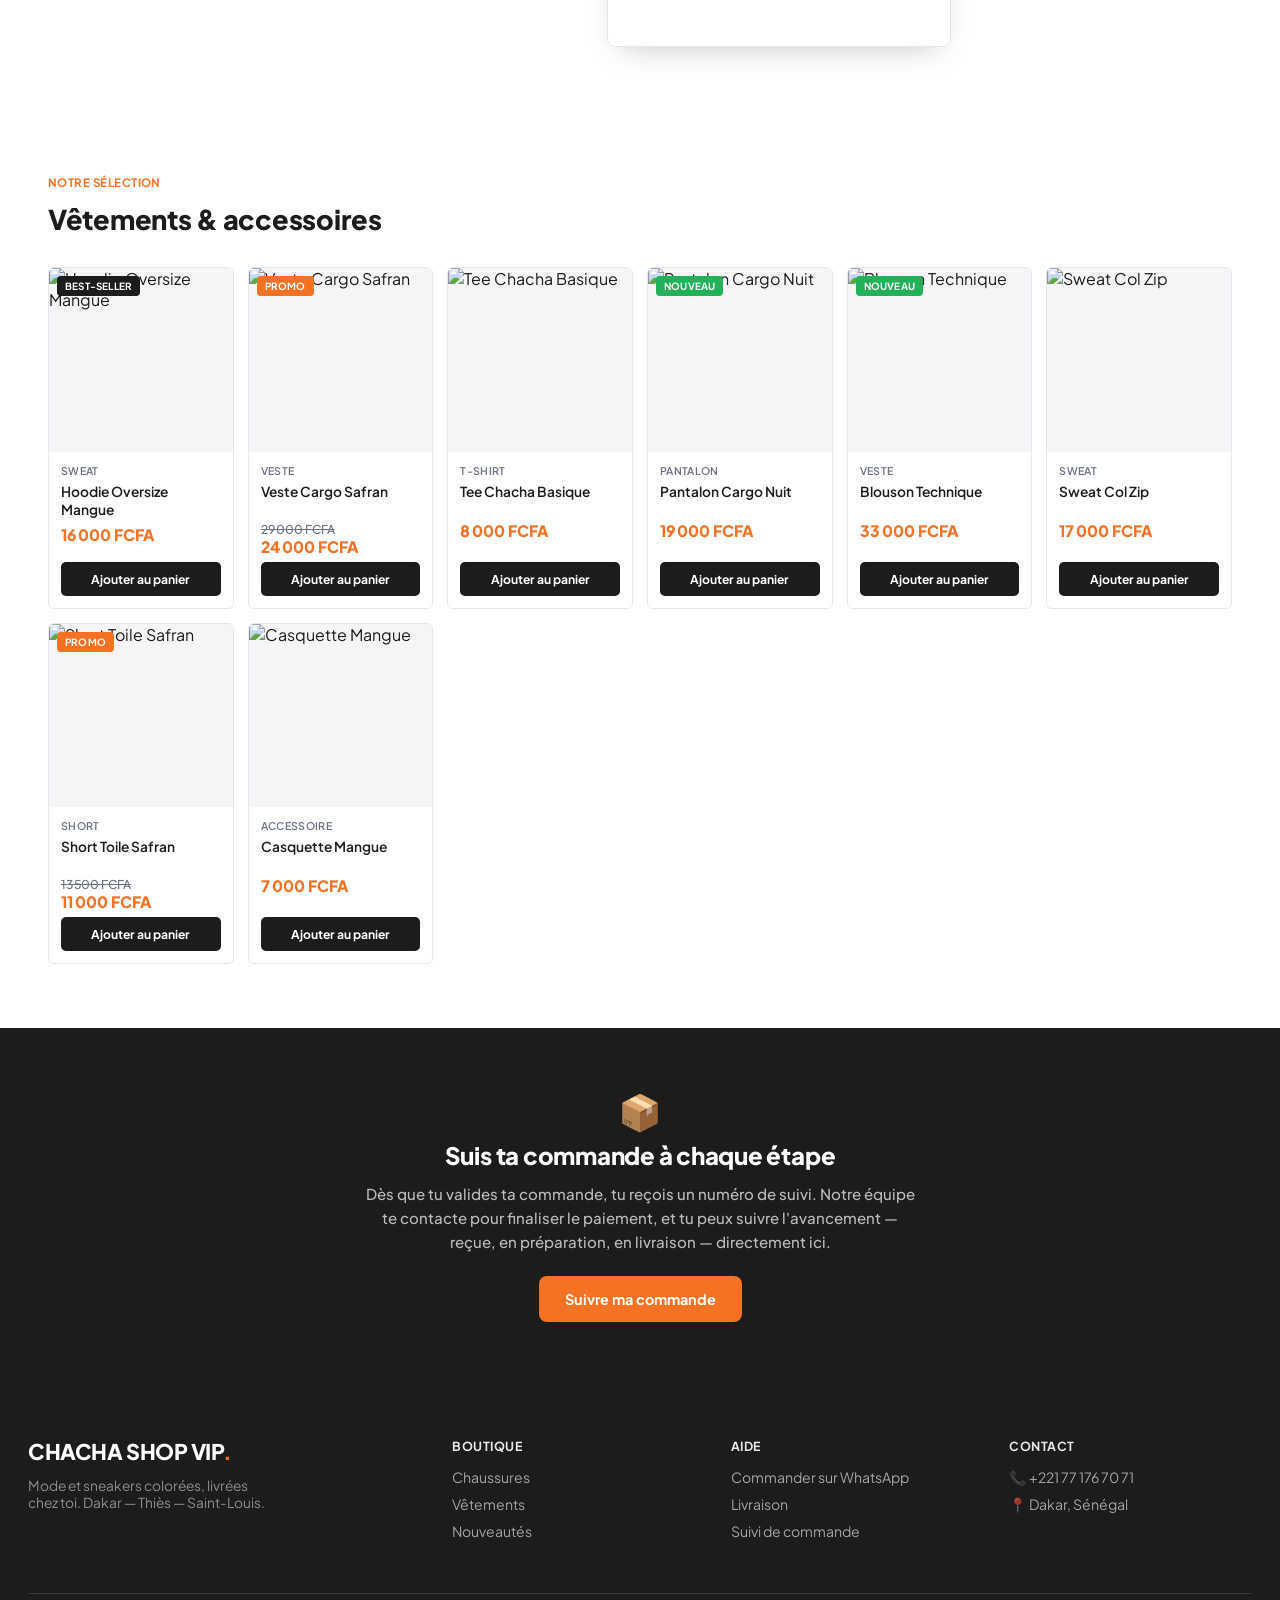
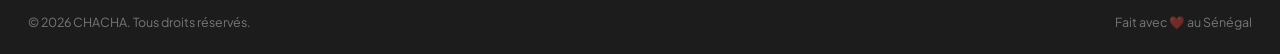
==== commit 1bf47fc1: "Mise à jour" ====
--- a/index.html
+++ b/index.html
@@ -118,7 +118,7 @@
   <div class="lookbook-text" data-reveal>
     <span class="section-eyebrow">Notre histoire</span>
     <h2 class="section-title">Une mode qui nous ressemble vraiment</h2>
-    <p>CHACHA est né d'une envie simple : porter des couleurs vives, des matières solides, et un style qui tient la route dans la vraie vie. Chaque pièce est choisie avec soin pour durer, et chaque commande est traitée comme si c'était la nôtre.</p>
+    <p>CHACHA SHOP est né d'une envie simple : porter des couleurs vives, des matières solides, et un style qui tient la route dans la vraie vie. Chaque pièce est choisie avec soin pour durer, et chaque commande est traitée comme si c'était la nôtre.</p>
     <a href="#vetements" class="btn btn-primary">Voir tous les vêtements</a>
   </div>
   <div class="lookbook-images" data-reveal>
@@ -150,7 +150,7 @@
 <footer class="footer">
   <div class="footer-top">
     <div class="footer-brand">
-      <a href="#" class="logo">CHACHA<span class="logo-dot">.</span></a>
+      <a href="#" class="logo">CHACHA SHOP VIP<span class="logo-dot">.</span></a>
       <p>Mode et sneakers colorées, livrées chez toi. Dakar — Thiès — Saint-Louis.</p>
     </div>
     <div class="footer-col">
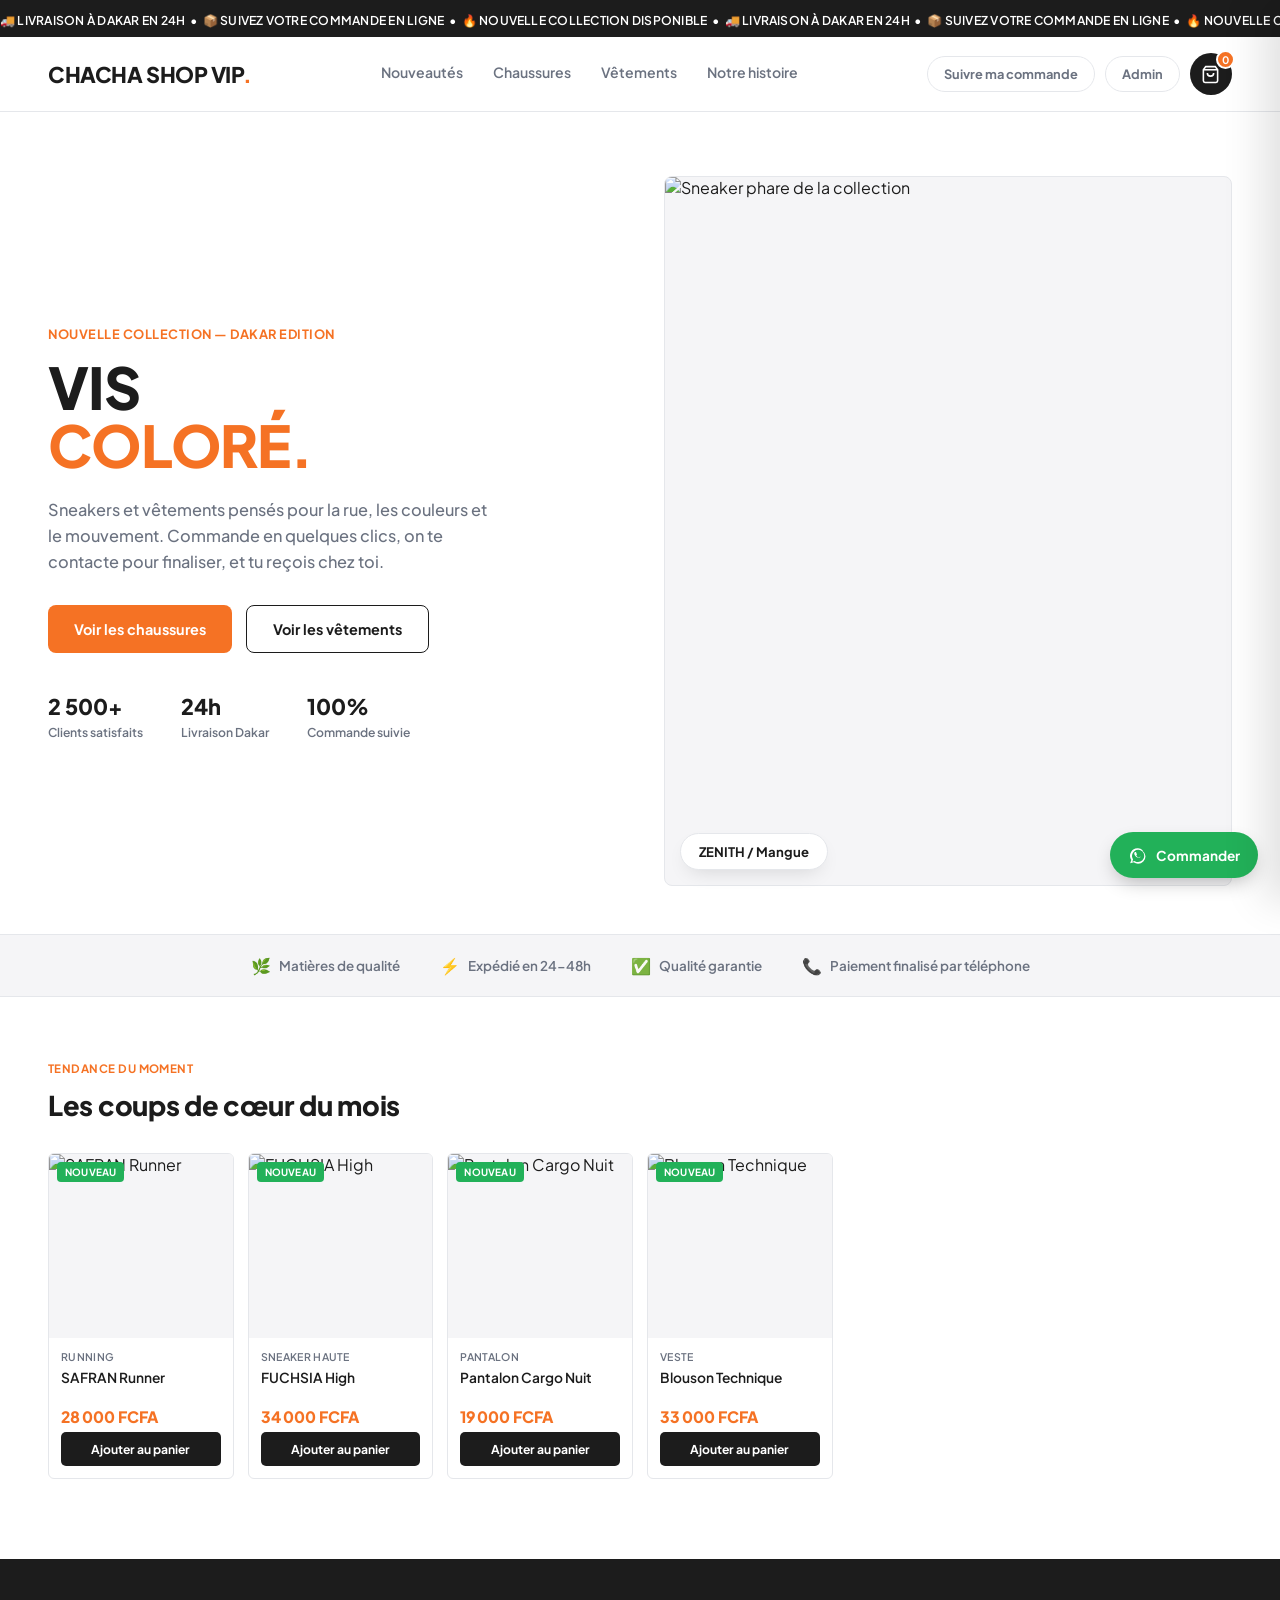
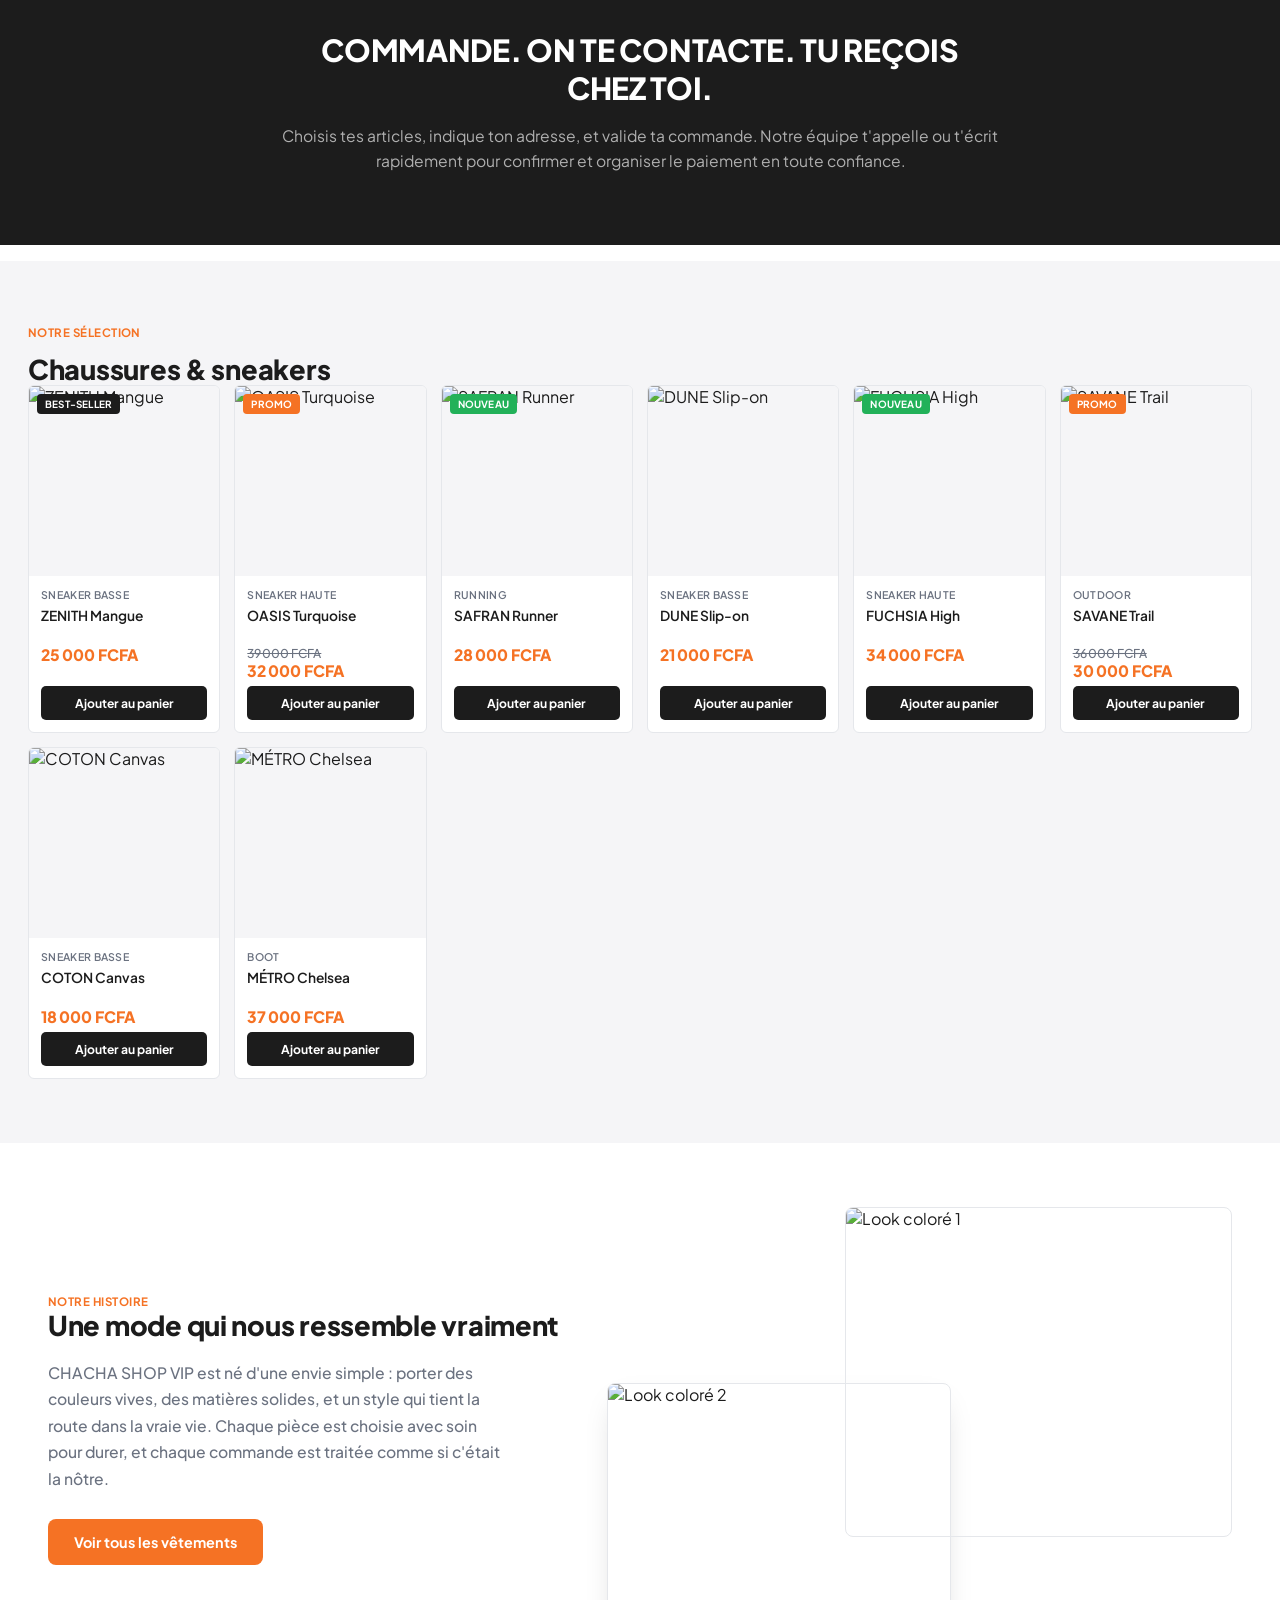
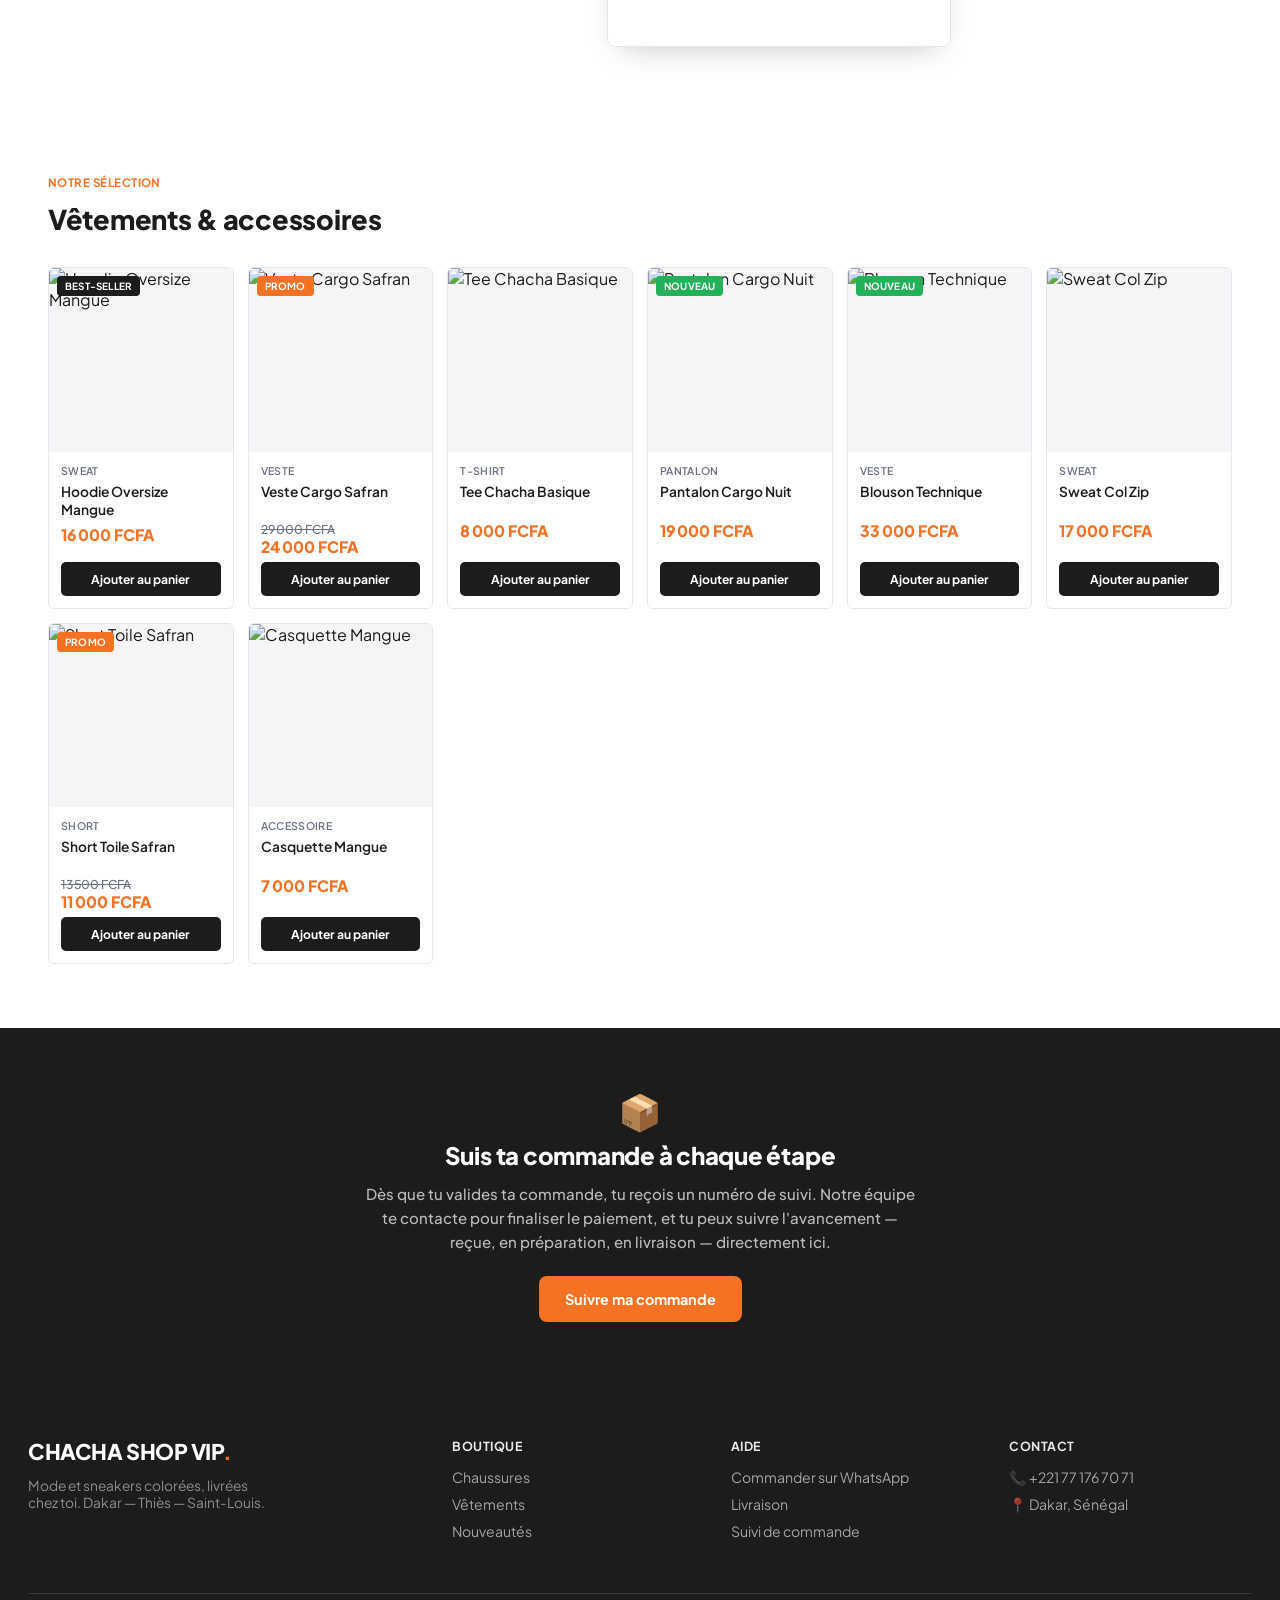
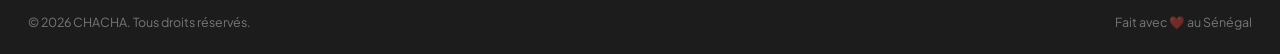
==== commit 4d55b898: "Mise à jour plus" ====
--- a/index.html
+++ b/index.html
@@ -2,7 +2,6 @@
 <html lang="fr">
 <head>
 <meta charset="UTF-8">
-<meta name="google-site-verification" content="Sok2t5JNg8uIAJtdyF1O56INwX5xrdQuV7eXxcINv6w" />
 <meta name="viewport" content="width=device-width, initial-scale=1.0">
 <title>CHACHA — Mode &amp; Sneakers</title>
 <link rel="preconnect" href="https://fonts.googleapis.com">
@@ -73,7 +72,6 @@
       <div class="hero-image-frame">
         <img src="https://images.unsplash.com/photo-1605408499391-6368c628ef42?q=80&w=1200&auto=format&fit=crop" alt="Sneaker phare de la collection" id="heroImg">
       </div>
-      <div class="hero-tag tag-price">25 000 FCFA</div>
       <div class="hero-tag tag-name">ZENITH / Mangue</div>
     </div>
   </div>
@@ -118,7 +116,7 @@
   <div class="lookbook-text" data-reveal>
     <span class="section-eyebrow">Notre histoire</span>
     <h2 class="section-title">Une mode qui nous ressemble vraiment</h2>
-    <p>CHACHA SHOP est né d'une envie simple : porter des couleurs vives, des matières solides, et un style qui tient la route dans la vraie vie. Chaque pièce est choisie avec soin pour durer, et chaque commande est traitée comme si c'était la nôtre.</p>
+    <p>CHACHA SHOP VIP est né d'une envie simple : porter des couleurs vives, des matières solides, et un style qui tient la route dans la vraie vie. Chaque pièce est choisie avec soin pour durer, et chaque commande est traitée comme si c'était la nôtre.</p>
     <a href="#vetements" class="btn btn-primary">Voir tous les vêtements</a>
   </div>
   <div class="lookbook-images" data-reveal>
@@ -320,6 +318,26 @@
   </div>
 </div>
 
+<!-- ===========================
+     PHOTO PRODUIT — vue zoom (façon Jumia)
+=========================== -->
+<div class="lightbox-overlay" id="lightboxOverlay">
+  <div class="lightbox-content">
+    <button class="close-btn lightbox-close" id="lightboxClose" aria-label="Fermer la photo">✕</button>
+    <div class="lightbox-zoom-wrap" id="lightboxZoomWrap">
+      <img id="lightboxImg" src="" alt="" draggable="false">
+    </div>
+    <p class="lightbox-hint">Touche/clique la photo pour zoomer, ou pince pour ajuster — glisse pour te déplacer</p>
+    <div class="lightbox-info">
+      <div>
+        <div class="lightbox-name" id="lightboxName"></div>
+        <div class="lightbox-price" id="lightboxPrice"></div>
+      </div>
+      <button class="btn btn-primary" id="lightboxAddBtn">Ajouter au panier</button>
+    </div>
+  </div>
+</div>
+
 <!-- TOAST -->
 <div class="toast" id="toast"></div>
 
--- a/style.css
+++ b/style.css
@@ -326,8 +326,30 @@
   aspect-ratio:1/1;
   overflow:hidden;
   background:var(--bg-soft);
-}
-.product-img-wrap img{width:100%;height:100%;object-fit:cover;}
+  cursor:zoom-in;
+}
+.product-img-wrap img{width:100%;height:100%;object-fit:cover;transition:transform .35s var(--ease);}
+.product-img-wrap:hover img{transform:scale(1.04);}
+.product-zoom-hint{
+  position:absolute;
+  bottom:8px;right:8px;
+  width:28px;height:28px;
+  border-radius:50%;
+  background:rgba(28,28,28,.55);
+  color:#fff;
+  display:flex;align-items:center;justify-content:center;
+  font-size:.78rem;
+  opacity:0;
+  transform:translateY(4px);
+  transition:opacity .2s var(--ease), transform .2s var(--ease);
+  z-index:2;
+  pointer-events:none;
+}
+.product-img-wrap:hover .product-zoom-hint,
+.product-img-wrap:focus-visible .product-zoom-hint{
+  opacity:1;
+  transform:translateY(0);
+}
 .product-badge{
   position:absolute;top:8px;left:8px;
   color:#fff;
@@ -840,6 +862,86 @@
   display:flex;
   flex-direction:column;
   gap:6px;
+}
+
+/* ===========================
+   PHOTO PRODUIT — lightbox zoom (façon Jumia)
+=========================== */
+.lightbox-overlay{
+  position:fixed;inset:0;
+  background:rgba(10,10,10,.94);
+  z-index:4000;
+  display:flex;
+  align-items:center;
+  justify-content:center;
+  padding:20px;
+  opacity:0;
+  pointer-events:none;
+  transition:opacity .25s var(--ease);
+}
+.lightbox-overlay.open{opacity:1; pointer-events:auto;}
+.lightbox-content{
+  width:100%;
+  max-width:600px;
+  display:flex;
+  flex-direction:column;
+  align-items:center;
+  position:relative;
+}
+.lightbox-close{
+  position:absolute;
+  top:-6px; right:-6px;
+  background:#fff;
+  z-index:5;
+}
+.lightbox-zoom-wrap{
+  width:100%;
+  aspect-ratio:1/1;
+  max-height:66vh;
+  background:#111;
+  border-radius:12px;
+  overflow:hidden;
+  position:relative;
+  touch-action:none;
+  cursor:zoom-in;
+}
+.lightbox-zoom-wrap.is-zoomed{cursor:grab;}
+.lightbox-zoom-wrap img{
+  width:100%;
+  height:100%;
+  object-fit:contain;
+  transform-origin:center center;
+  will-change:transform;
+  user-select:none;
+  -webkit-user-drag:none;
+  touch-action:none;
+}
+.lightbox-hint{
+  color:rgba(255,255,255,.55);
+  font-size:.76rem;
+  font-weight:600;
+  text-align:center;
+  margin-top:12px;
+}
+.lightbox-info{
+  width:100%;
+  display:flex;
+  align-items:center;
+  justify-content:space-between;
+  gap:14px;
+  margin-top:14px;
+  background:#fff;
+  border-radius:10px;
+  padding:14px 16px;
+}
+.lightbox-name{font-weight:700; font-size:.92rem; color:var(--ink);}
+.lightbox-price{font-weight:800; font-size:1.05rem; color:var(--accent); margin-top:2px;}
+.lightbox-info .btn{flex-shrink:0; padding:11px 18px; font-size:.82rem;}
+
+@media (max-width: 640px){
+  .lightbox-zoom-wrap{max-height:52vh;}
+  .lightbox-info{flex-direction:column; align-items:stretch; text-align:center;}
+  .lightbox-info .btn{width:100%;}
 }
 
 /* ===========================
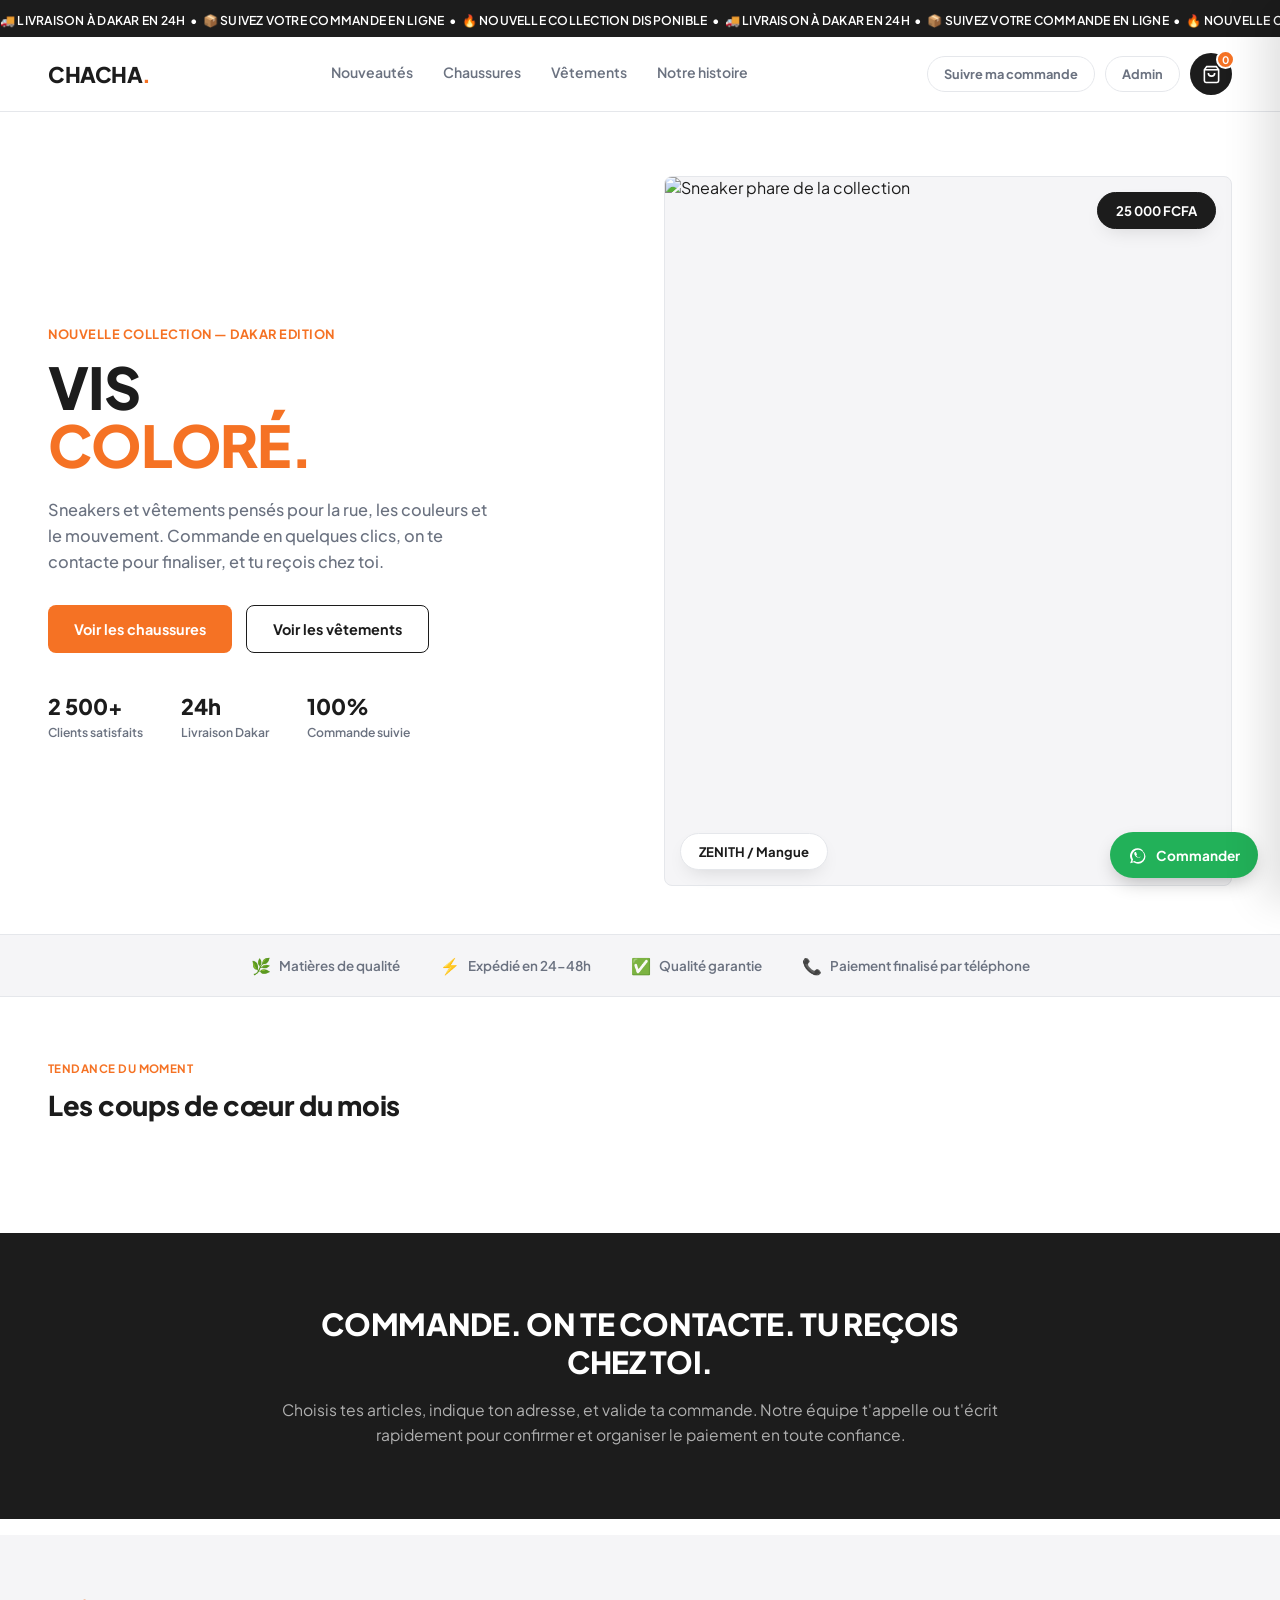
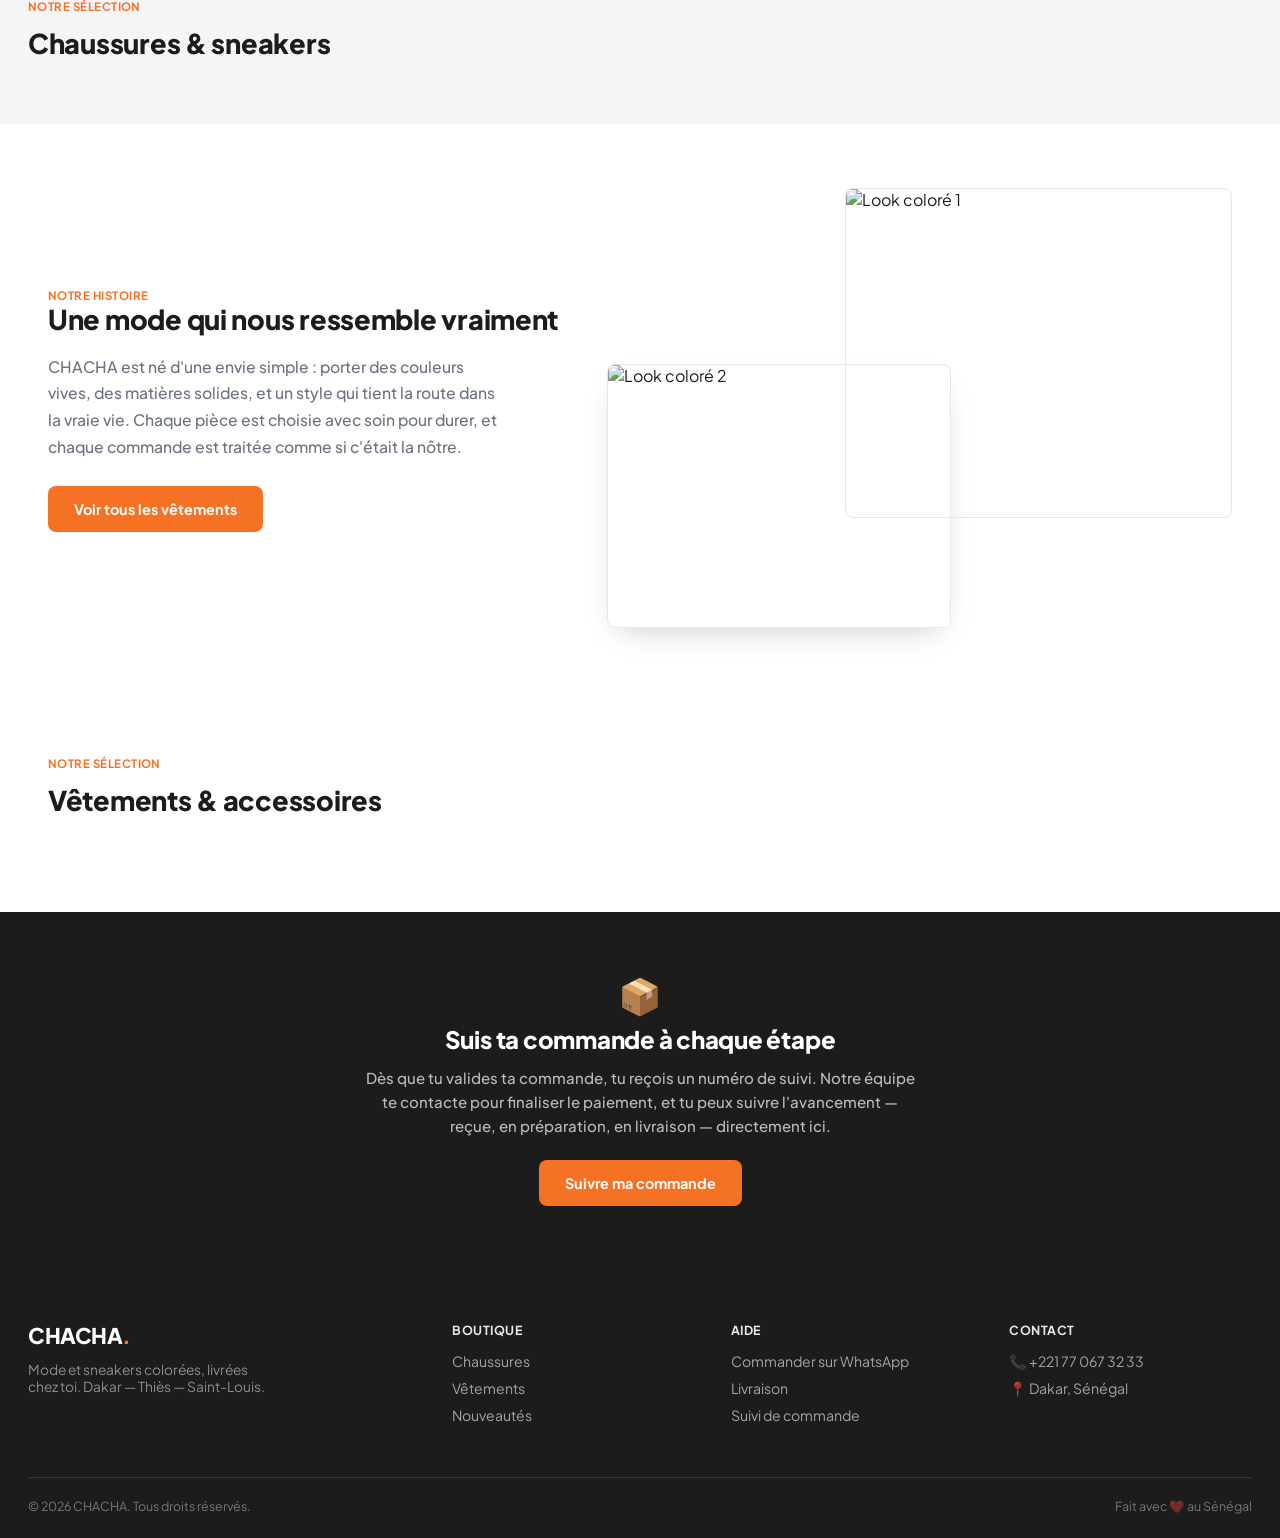
==== commit 9bb0d1ff: "Mise à jour end" ====
--- a/index.html
+++ b/index.html
@@ -30,7 +30,7 @@
 <!-- Header -->
 <header class="header" id="header">
   <div class="header-inner">
-    <a href="#" class="logo">CHACHA SHOP VIP<span class="logo-dot">.</span></a>
+    <a href="#" class="logo">CHACHA<span class="logo-dot">.</span></a>
     <nav class="nav">
       <a href="#nouveautes">Nouveautés</a>
       <a href="#chaussures">Chaussures</a>
@@ -72,6 +72,7 @@
       <div class="hero-image-frame">
         <img src="https://images.unsplash.com/photo-1605408499391-6368c628ef42?q=80&w=1200&auto=format&fit=crop" alt="Sneaker phare de la collection" id="heroImg">
       </div>
+      <div class="hero-tag tag-price">25 000 FCFA</div>
       <div class="hero-tag tag-name">ZENITH / Mangue</div>
     </div>
   </div>
@@ -116,7 +117,7 @@
   <div class="lookbook-text" data-reveal>
     <span class="section-eyebrow">Notre histoire</span>
     <h2 class="section-title">Une mode qui nous ressemble vraiment</h2>
-    <p>CHACHA SHOP VIP est né d'une envie simple : porter des couleurs vives, des matières solides, et un style qui tient la route dans la vraie vie. Chaque pièce est choisie avec soin pour durer, et chaque commande est traitée comme si c'était la nôtre.</p>
+    <p>CHACHA est né d'une envie simple : porter des couleurs vives, des matières solides, et un style qui tient la route dans la vraie vie. Chaque pièce est choisie avec soin pour durer, et chaque commande est traitée comme si c'était la nôtre.</p>
     <a href="#vetements" class="btn btn-primary">Voir tous les vêtements</a>
   </div>
   <div class="lookbook-images" data-reveal>
@@ -148,7 +149,7 @@
 <footer class="footer">
   <div class="footer-top">
     <div class="footer-brand">
-      <a href="#" class="logo">CHACHA SHOP VIP<span class="logo-dot">.</span></a>
+      <a href="#" class="logo">CHACHA<span class="logo-dot">.</span></a>
       <p>Mode et sneakers colorées, livrées chez toi. Dakar — Thiès — Saint-Louis.</p>
     </div>
     <div class="footer-col">
@@ -165,7 +166,7 @@
     </div>
     <div class="footer-col">
       <h4>Contact</h4>
-      <a href="#">📞 +221 77 176 70 71</a>
+      <a href="#">📞 +221 77 067 32 33</a>
       <a href="#">📍 Dakar, Sénégal</a>
     </div>
   </div>
@@ -341,6 +342,9 @@
 <!-- TOAST -->
 <div class="toast" id="toast"></div>
 
+<script src="https://www.gstatic.com/firebasejs/10.12.2/firebase-app-compat.js"></script>
+<script src="https://www.gstatic.com/firebasejs/10.12.2/firebase-database-compat.js"></script>
+<script src="firebase-config.js"></script>
 <script src="common.js"></script>
 <script src="script.js"></script>
 </body>
--- a/style.css
+++ b/style.css
@@ -1317,6 +1317,39 @@
   margin-top:2px;
 }
 
+/* Bandeau transfert de données (export / import manuel) */
+.admin-transfer-bar{
+  display:flex;
+  align-items:center;
+  justify-content:space-between;
+  gap:20px;
+  flex-wrap:wrap;
+  background:#fff;
+  border:1px solid var(--line);
+  border-radius:12px;
+  padding:16px 18px;
+  margin-bottom:24px;
+}
+.admin-transfer-text strong{
+  font-size:.86rem;
+  font-weight:800;
+  display:block;
+  margin-bottom:3px;
+}
+.admin-transfer-text p{
+  font-size:.78rem;
+  color:var(--ink-soft);
+  line-height:1.5;
+  max-width:520px;
+  font-weight:500;
+}
+.admin-transfer-actions{
+  display:flex;
+  gap:10px;
+  flex-shrink:0;
+}
+.admin-transfer-actions .btn{padding:10px 16px; font-size:.8rem;}
+
 /* Panneaux (Produits / Commandes) */
 .admin-panel{background:transparent;}
 .admin-page-title{
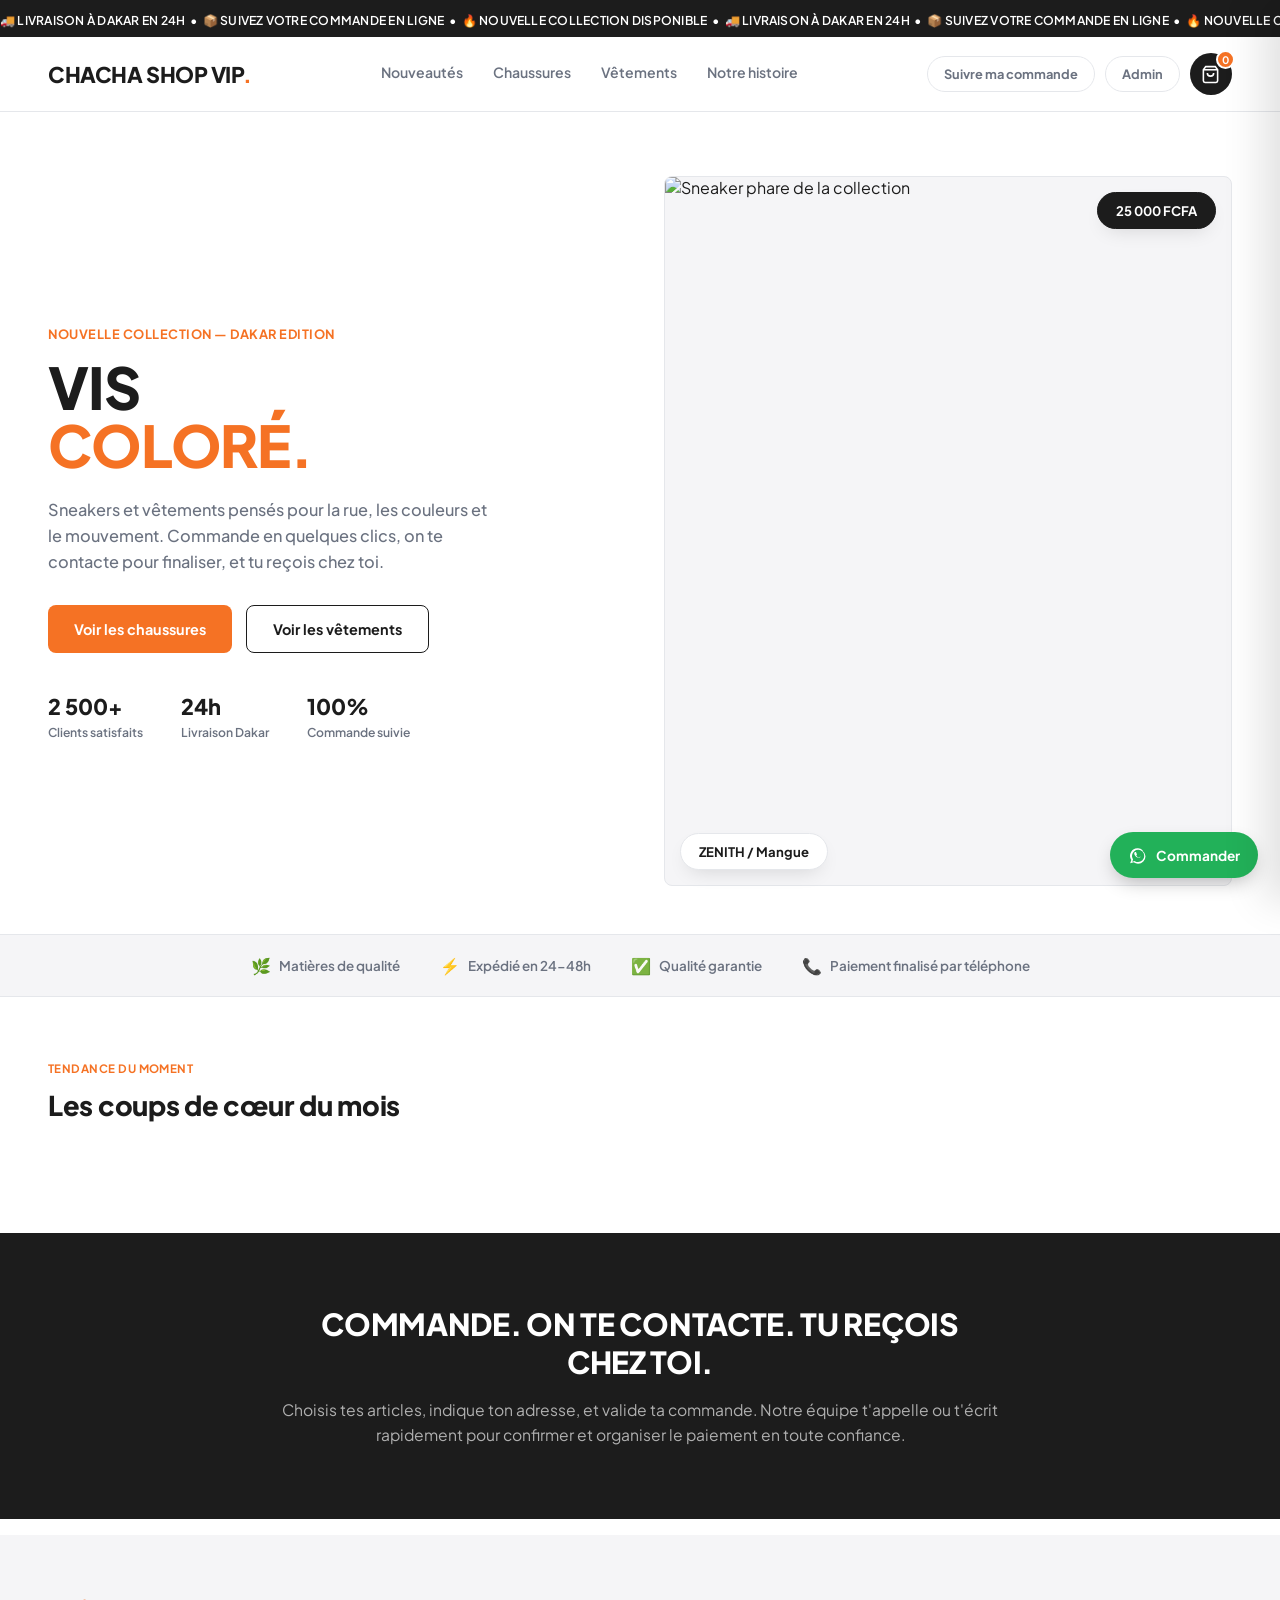
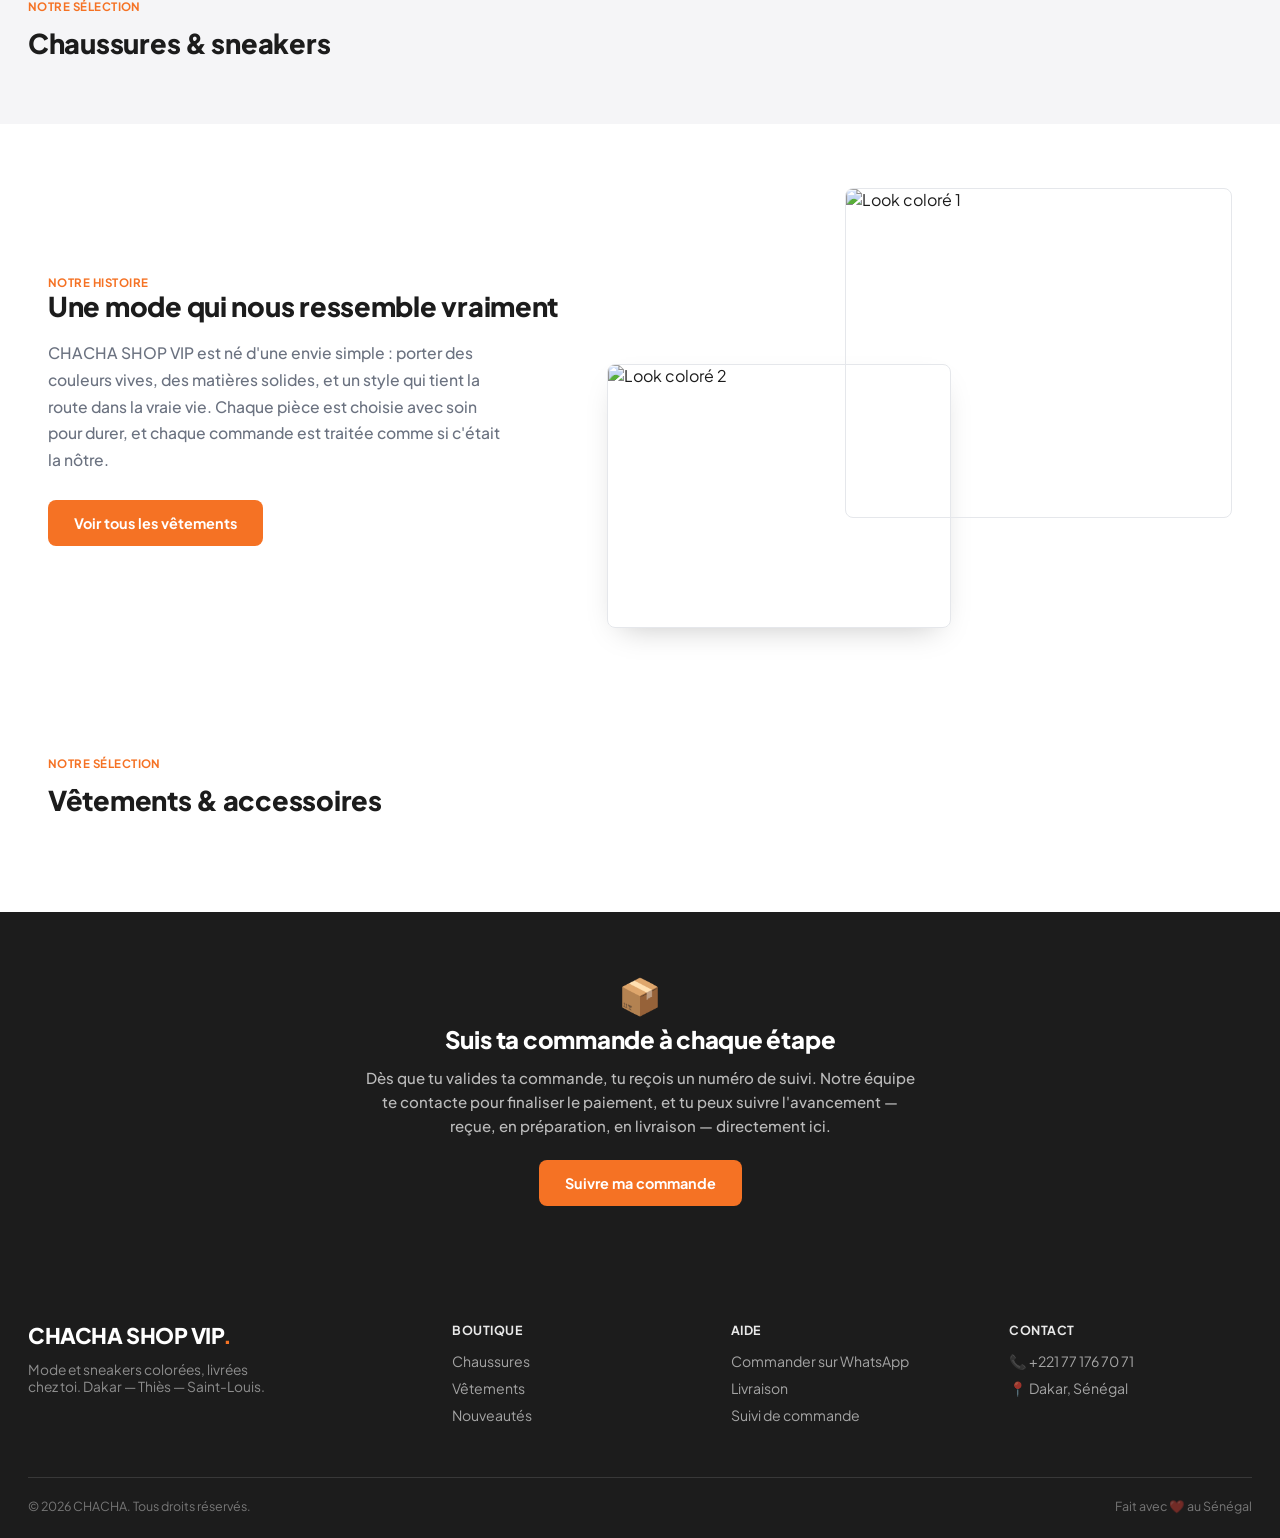
==== commit c84194a3: "Mise à jour endE" ====
--- a/index.html
+++ b/index.html
@@ -30,7 +30,7 @@
 <!-- Header -->
 <header class="header" id="header">
   <div class="header-inner">
-    <a href="#" class="logo">CHACHA<span class="logo-dot">.</span></a>
+    <a href="#" class="logo">CHACHA SHOP VIP<span class="logo-dot">.</span></a>
     <nav class="nav">
       <a href="#nouveautes">Nouveautés</a>
       <a href="#chaussures">Chaussures</a>
@@ -117,7 +117,7 @@
   <div class="lookbook-text" data-reveal>
     <span class="section-eyebrow">Notre histoire</span>
     <h2 class="section-title">Une mode qui nous ressemble vraiment</h2>
-    <p>CHACHA est né d'une envie simple : porter des couleurs vives, des matières solides, et un style qui tient la route dans la vraie vie. Chaque pièce est choisie avec soin pour durer, et chaque commande est traitée comme si c'était la nôtre.</p>
+    <p>CHACHA SHOP VIP est né d'une envie simple : porter des couleurs vives, des matières solides, et un style qui tient la route dans la vraie vie. Chaque pièce est choisie avec soin pour durer, et chaque commande est traitée comme si c'était la nôtre.</p>
     <a href="#vetements" class="btn btn-primary">Voir tous les vêtements</a>
   </div>
   <div class="lookbook-images" data-reveal>
@@ -149,7 +149,7 @@
 <footer class="footer">
   <div class="footer-top">
     <div class="footer-brand">
-      <a href="#" class="logo">CHACHA<span class="logo-dot">.</span></a>
+      <a href="#" class="logo">CHACHA SHOP VIP<span class="logo-dot">.</span></a>
       <p>Mode et sneakers colorées, livrées chez toi. Dakar — Thiès — Saint-Louis.</p>
     </div>
     <div class="footer-col">
@@ -166,7 +166,7 @@
     </div>
     <div class="footer-col">
       <h4>Contact</h4>
-      <a href="#">📞 +221 77 067 32 33</a>
+      <a href="#">📞 +221 77 176 70 71</a>
       <a href="#">📍 Dakar, Sénégal</a>
     </div>
   </div>
--- a/style.css
+++ b/style.css
@@ -1317,39 +1317,6 @@
   margin-top:2px;
 }
 
-/* Bandeau transfert de données (export / import manuel) */
-.admin-transfer-bar{
-  display:flex;
-  align-items:center;
-  justify-content:space-between;
-  gap:20px;
-  flex-wrap:wrap;
-  background:#fff;
-  border:1px solid var(--line);
-  border-radius:12px;
-  padding:16px 18px;
-  margin-bottom:24px;
-}
-.admin-transfer-text strong{
-  font-size:.86rem;
-  font-weight:800;
-  display:block;
-  margin-bottom:3px;
-}
-.admin-transfer-text p{
-  font-size:.78rem;
-  color:var(--ink-soft);
-  line-height:1.5;
-  max-width:520px;
-  font-weight:500;
-}
-.admin-transfer-actions{
-  display:flex;
-  gap:10px;
-  flex-shrink:0;
-}
-.admin-transfer-actions .btn{padding:10px 16px; font-size:.8rem;}
-
 /* Panneaux (Produits / Commandes) */
 .admin-panel{background:transparent;}
 .admin-page-title{
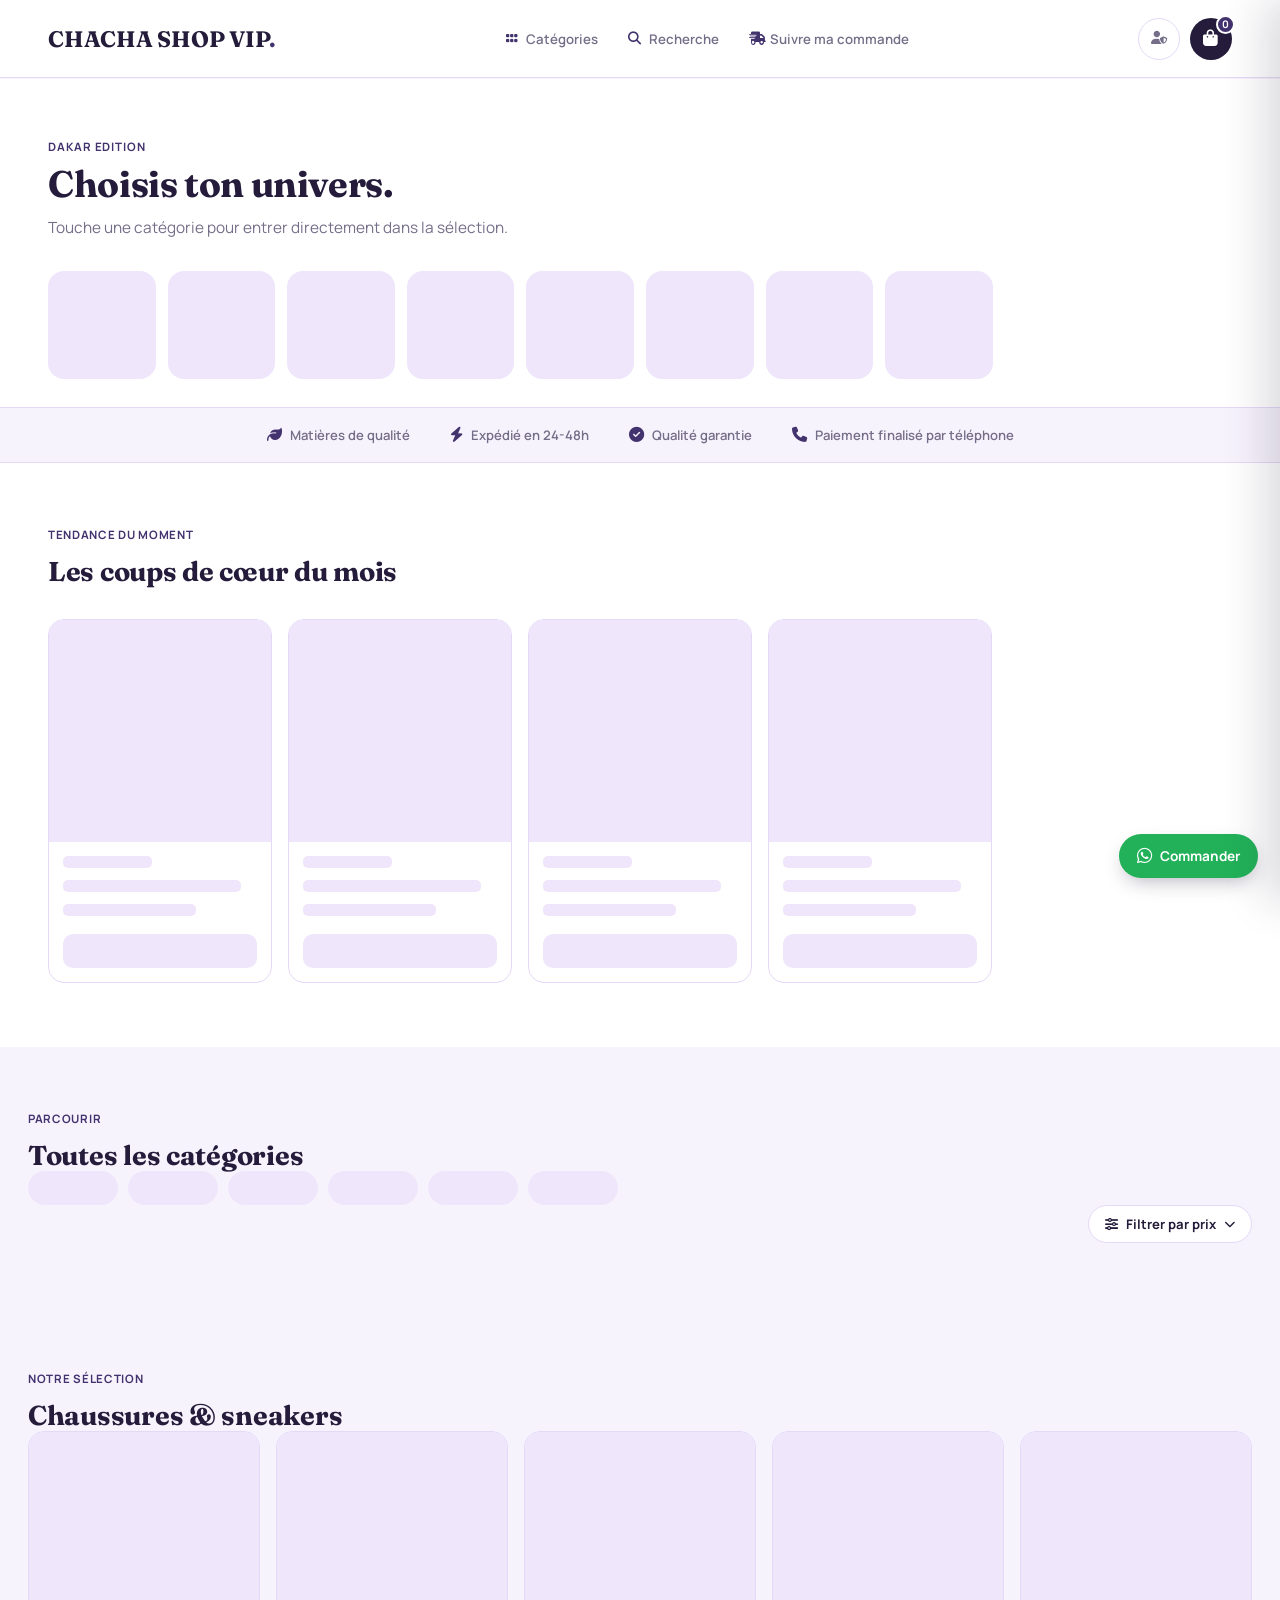
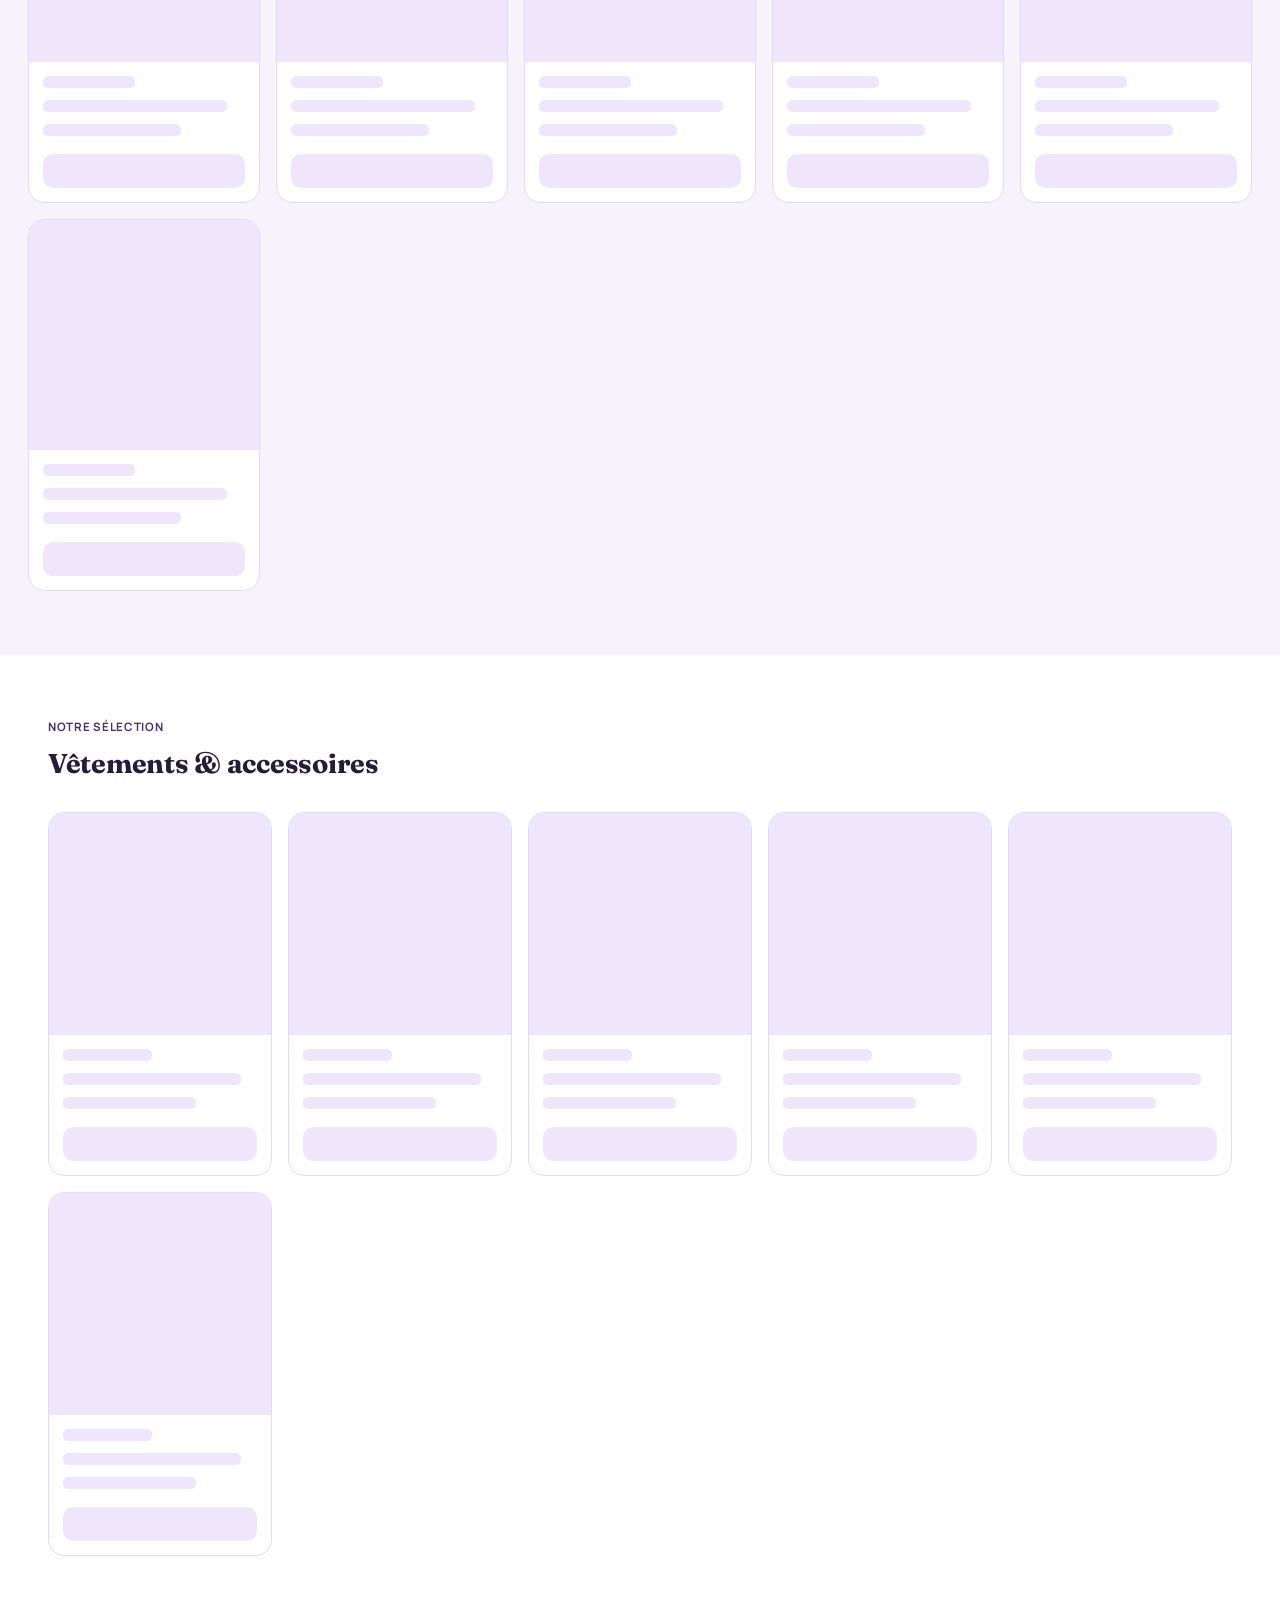
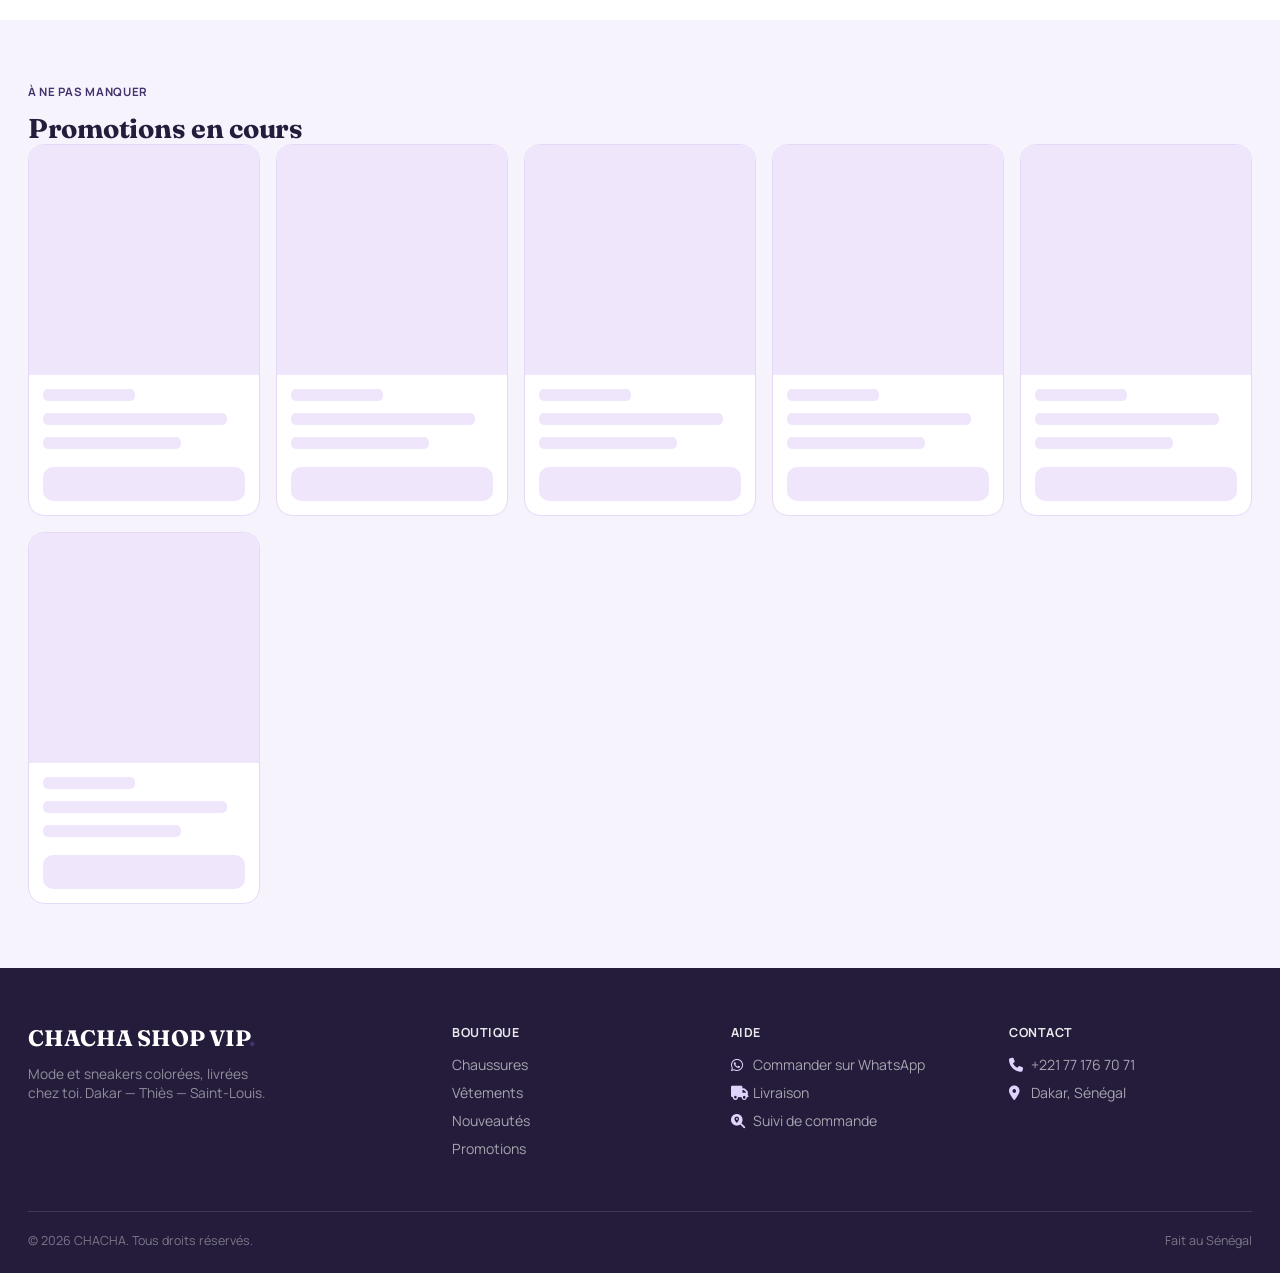
==== commit ab5aace3: "Description des changements effectués" ====
--- a/index.html
+++ b/index.html
@@ -6,12 +6,12 @@
 <title>CHACHA — Mode &amp; Sneakers</title>
 <link rel="preconnect" href="https://fonts.googleapis.com">
 <link rel="preconnect" href="https://fonts.gstatic.com" crossorigin>
-<link href="https://fonts.googleapis.com/css2?family=Archivo+Black&family=Plus+Jakarta+Sans:wght@400;500;600;700;800&family=Space+Mono:wght@400;700&display=swap" rel="stylesheet">
+<link href="https://fonts.googleapis.com/css2?family=Fraunces:opsz,wght@9..144,500;9..144,600;9..144,700;9..144,800&family=Manrope:wght@400;500;600;700;800&family=Space+Mono:wght@400;700&display=swap" rel="stylesheet">
+<link rel="stylesheet" href="https://cdnjs.cloudflare.com/ajax/libs/font-awesome/6.5.2/css/all.min.css" integrity="sha512-SnH5WK+bZxgPHs44uWIX+LLJAJ9/2PkPKZ5QiAj6Ta86w+fsb2TkcmfRyVX3pBnMFcV7oQPJkl9QevSCWr3W6A==" crossorigin="anonymous" referrerpolicy="no-referrer" />
 <link rel="stylesheet" href="style.css">
 </head>
 <body>
 
-<!-- Préchargeur -->
 <div class="preloader" id="preloader">
   <div class="preloader-inner">
     <div class="preloader-logo">CHACHA</div>
@@ -19,74 +19,67 @@
   </div>
 </div>
 
-<!-- Bandeau ticker -->
-<div class="ticker-wrap">
-  <div class="ticker">
-    <span>🚚 LIVRAISON À DAKAR EN 24H &nbsp;•&nbsp; 📦 SUIVEZ VOTRE COMMANDE EN LIGNE &nbsp;•&nbsp; 🔥 NOUVELLE COLLECTION DISPONIBLE &nbsp;•&nbsp; 🚚 LIVRAISON À DAKAR EN 24H &nbsp;•&nbsp; 📦 SUIVEZ VOTRE COMMANDE EN LIGNE &nbsp;•&nbsp; 🔥 NOUVELLE COLLECTION DISPONIBLE &nbsp;•&nbsp;</span>
-    <span>🚚 LIVRAISON À DAKAR EN 24H &nbsp;•&nbsp; 📦 SUIVEZ VOTRE COMMANDE EN LIGNE &nbsp;•&nbsp; 🔥 NOUVELLE COLLECTION DISPONIBLE &nbsp;•&nbsp; 🚚 LIVRAISON À DAKAR EN 24H &nbsp;•&nbsp; 📦 SUIVEZ VOTRE COMMANDE EN LIGNE &nbsp;•&nbsp; 🔥 NOUVELLE COLLECTION DISPONIBLE &nbsp;•&nbsp;</span>
-  </div>
-</div>
-
-<!-- Header -->
 <header class="header" id="header">
   <div class="header-inner">
-    <a href="#" class="logo">CHACHA SHOP VIP<span class="logo-dot">.</span></a>
-    <nav class="nav">
-      <a href="#nouveautes">Nouveautés</a>
-      <a href="#chaussures">Chaussures</a>
-      <a href="#vetements">Vêtements</a>
-      <a href="#about">Notre histoire</a>
+    <a href="#" class="logo" id="navHomeBtn">CHACHA SHOP VIP<span class="logo-dot">.</span></a>
+
+    <button class="nav-toggle" id="navToggle" aria-label="Ouvrir le menu" aria-expanded="false">
+      <i class="fa-solid fa-bars"></i>
+    </button>
+
+    <nav class="nav" id="mainNav">
+      <a href="#univers"><i class="fa-solid fa-grip"></i> Catégories</a>
+      <a href="#" id="navSearchBtn"><i class="fa-solid fa-magnifying-glass"></i> Recherche</a>
+      <a href="#" id="navTrackBtn"><i class="fa-solid fa-truck-fast"></i> Suivre ma commande</a>
     </nav>
+
     <div class="header-actions">
-      <button type="button" class="track-link-btn" id="trackOpenBtn">Suivre ma commande</button>
-      <a href="admin.html" class="admin-link-btn" id="adminOpenBtn">Admin</a>
+      <a href="admin.html" class="admin-link-btn" aria-label="Espace admin"><i class="fa-solid fa-user-shield"></i></a>
       <button class="icon-btn cart-btn" aria-label="Voir le panier" id="cartBtn">
-        <svg viewBox="0 0 24 24" fill="none" stroke="currentColor" stroke-width="2"><path d="M6 2L3 6v14a2 2 0 002 2h14a2 2 0 002-2V6l-3-4z"/><line x1="3" y1="6" x2="21" y2="6"/><path d="M16 10a4 4 0 01-8 0"/></svg>
+        <i class="fa-solid fa-bag-shopping"></i>
         <span class="cart-count" id="cartCount">0</span>
       </button>
     </div>
   </div>
+
+  <div class="search-panel" id="searchPanel">
+    <div class="search-panel-inner">
+      <i class="fa-solid fa-magnifying-glass"></i>
+      <input type="text" id="searchInput" placeholder="Rechercher un produit… (ex : Hoodie, ZENITH, sneaker)">
+      <button class="close-btn" id="closeSearch" aria-label="Fermer la recherche"><i class="fa-solid fa-xmark"></i></button>
+    </div>
+    <div class="search-results" id="searchResults"></div>
+  </div>
 </header>
 
-<!-- HERO -->
-<section class="hero">
-  <div class="hero-grid">
-    <div class="hero-copy" data-reveal>
-      <p class="hero-eyebrow">Nouvelle collection — Dakar Edition</p>
-      <h1 class="hero-title">
-        <span class="line">VIS</span>
-        <span class="line accent">COLORÉ.</span>
-      </h1>
-      <p class="hero-sub">Sneakers et vêtements pensés pour la rue, les couleurs et le mouvement. Commande en quelques clics, on te contacte pour finaliser, et tu reçois chez toi.</p>
-      <div class="hero-cta-row">
-        <a href="#chaussures" class="btn btn-primary">Voir les chaussures</a>
-        <a href="#vetements" class="btn btn-ghost">Voir les vêtements</a>
-      </div>
-      <div class="hero-stats">
-        <div><strong>2 500+</strong><span>Clients satisfaits</span></div>
-        <div><strong>24h</strong><span>Livraison Dakar</span></div>
-        <div><strong>100%</strong><span>Commande suivie</span></div>
-      </div>
-    </div>
-    <div class="hero-visual" data-reveal>
-      <div class="hero-image-frame">
-        <img src="https://images.unsplash.com/photo-1605408499391-6368c628ef42?q=80&w=1200&auto=format&fit=crop" alt="Sneaker phare de la collection" id="heroImg">
-      </div>
-      <div class="hero-tag tag-price">25 000 FCFA</div>
-      <div class="hero-tag tag-name">ZENITH / Mangue</div>
-    </div>
-  </div>
-</section>
-
-<!-- Marquee marques / valeurs -->
+<section class="universe-section" id="univers">
+  <div class="universe-head" data-reveal>
+    <span class="universe-eyebrow">Dakar Edition</span>
+    <h1 class="universe-title">Choisis ton univers.</h1>
+    <p class="universe-sub">Touche une catégorie pour entrer directement dans la sélection.</p>
+  </div>
+  <div class="universe-grid" id="universeGrid"></div>
+</section>
+
+<!-- PAGE ALBUM D'UNE CATÉGORIE (ouverte au clic sur une catégorie, sans scroll) -->
+<div class="category-overlay" id="categoryOverlay">
+  <div class="category-page">
+    <div class="category-page-top">
+      <button type="button" class="category-back-btn" id="categoryBackBtn"><i class="fa-solid fa-arrow-left"></i> Retour</button>
+      <h2 class="category-page-title" id="categoryPageTitle"></h2>
+      <span class="category-page-count" id="categoryPageCount"></span>
+    </div>
+    <div class="product-grid" id="categoryPageGrid"></div>
+  </div>
+</div>
+
 <section class="values-strip">
-  <div class="value-item"><span class="value-emoji">🌿</span> Matières de qualité</div>
-  <div class="value-item"><span class="value-emoji">⚡</span> Expédié en 24-48h</div>
-  <div class="value-item"><span class="value-emoji">✅</span> Qualité garantie</div>
-  <div class="value-item"><span class="value-emoji">📞</span> Paiement finalisé par téléphone</div>
-</section>
-
-<!-- NOUVEAUTÉS -->
+  <div class="value-item"><i class="fa-solid fa-leaf" aria-hidden="true"></i> Matières de qualité</div>
+  <div class="value-item"><i class="fa-solid fa-bolt" aria-hidden="true"></i> Expédié en 24-48h</div>
+  <div class="value-item"><i class="fa-solid fa-circle-check" aria-hidden="true"></i> Qualité garantie</div>
+  <div class="value-item"><i class="fa-solid fa-phone" aria-hidden="true"></i> Paiement finalisé par téléphone</div>
+</section>
+
 <section class="section" id="nouveautes">
   <div class="section-head" data-reveal>
     <span class="section-eyebrow">Tendance du moment</span>
@@ -95,15 +88,24 @@
   <div class="product-grid" id="newArrivals"></div>
 </section>
 
-<!-- BANDEAU SIGNATURE -->
-<section class="signature-band">
-  <div class="signature-content" data-reveal>
-    <h2>COMMANDE. ON TE CONTACTE. TU REÇOIS CHEZ TOI.</h2>
-    <p>Choisis tes articles, indique ton adresse, et valide ta commande. Notre équipe t'appelle ou t'écrit rapidement pour confirmer et organiser le paiement en toute confiance.</p>
-  </div>
-</section>
-
-<!-- CHAUSSURES -->
+<section class="section section-alt" id="categories">
+  <div class="section-head" data-reveal>
+    <span class="section-eyebrow">Parcourir</span>
+    <h2 class="section-title">Toutes les catégories</h2>
+  </div>
+  <div class="category-chip-row" id="categoryChipRow"></div>
+  <div class="sort-row">
+    <div class="sort-dropdown">
+      <button type="button" class="sort-btn" id="priceSortBtn"><i class="fa-solid fa-sliders"></i> <span id="priceSortLabel">Filtrer par prix</span> <i class="fa-solid fa-chevron-down sort-chevron"></i></button>
+      <div class="sort-menu" id="priceSortMenu">
+        <button type="button" class="sort-option" data-sort="default">Par défaut</button>
+        <button type="button" class="sort-option" data-sort="asc">Prix croissant</button>
+        <button type="button" class="sort-option" data-sort="desc">Prix décroissant</button>
+      </div>
+    </div>
+  </div>
+</section>
+
 <section class="section section-alt" id="chaussures">
   <div class="section-head" data-reveal>
     <span class="section-eyebrow">Notre sélection</span>
@@ -112,21 +114,6 @@
   <div class="product-grid" id="shoesGrid"></div>
 </section>
 
-<!-- LOOKBOOK -->
-<section class="lookbook" id="about">
-  <div class="lookbook-text" data-reveal>
-    <span class="section-eyebrow">Notre histoire</span>
-    <h2 class="section-title">Une mode qui nous ressemble vraiment</h2>
-    <p>CHACHA SHOP VIP est né d'une envie simple : porter des couleurs vives, des matières solides, et un style qui tient la route dans la vraie vie. Chaque pièce est choisie avec soin pour durer, et chaque commande est traitée comme si c'était la nôtre.</p>
-    <a href="#vetements" class="btn btn-primary">Voir tous les vêtements</a>
-  </div>
-  <div class="lookbook-images" data-reveal>
-    <img src="https://images.unsplash.com/photo-1490367532201-b9bc1dc483f6?q=80&w=900&auto=format&fit=crop" alt="Look coloré 1" class="lk lk-1">
-    <img src="https://images.unsplash.com/photo-1483985988355-763728e1935b?q=80&w=900&auto=format&fit=crop" alt="Look coloré 2" class="lk lk-2">
-  </div>
-</section>
-
-<!-- VÊTEMENTS -->
 <section class="section" id="vetements">
   <div class="section-head" data-reveal>
     <span class="section-eyebrow">Notre sélection</span>
@@ -135,17 +122,14 @@
   <div class="product-grid" id="clothesGrid"></div>
 </section>
 
-<!-- BANDEAU SUIVI DE COMMANDE -->
-<section class="track-trust">
-  <div class="track-trust-inner" data-reveal>
-    <div class="track-trust-icon">📦</div>
-    <h2>Suis ta commande à chaque étape</h2>
-    <p>Dès que tu valides ta commande, tu reçois un numéro de suivi. Notre équipe te contacte pour finaliser le paiement, et tu peux suivre l'avancement — reçue, en préparation, en livraison — directement ici.</p>
-    <button type="button" class="btn btn-primary" id="trackOpenBtn2">Suivre ma commande</button>
-  </div>
-</section>
-
-<!-- FOOTER -->
+<section class="section section-alt" id="promotions">
+  <div class="section-head" data-reveal>
+    <span class="section-eyebrow">À ne pas manquer</span>
+    <h2 class="section-title">Promotions en cours</h2>
+  </div>
+  <div class="product-grid" id="promoGrid"></div>
+</section>
+
 <footer class="footer">
   <div class="footer-top">
     <div class="footer-brand">
@@ -157,43 +141,40 @@
       <a href="#chaussures">Chaussures</a>
       <a href="#vetements">Vêtements</a>
       <a href="#nouveautes">Nouveautés</a>
+      <a href="#promotions">Promotions</a>
     </div>
     <div class="footer-col">
       <h4>Aide</h4>
-      <a href="#" id="footerWhatsapp">Commander sur WhatsApp</a>
-      <a href="#">Livraison</a>
-      <a href="#" id="footerTrackLink">Suivi de commande</a>
+      <a href="#" id="footerWhatsapp"><i class="fa-brands fa-whatsapp"></i> Commander sur WhatsApp</a>
+      <a href="#"><i class="fa-solid fa-truck"></i> Livraison</a>
+      <a href="#" id="footerTrackLink"><i class="fa-solid fa-magnifying-glass-location"></i> Suivi de commande</a>
     </div>
     <div class="footer-col">
       <h4>Contact</h4>
-      <a href="#">📞 +221 77 176 70 71</a>
-      <a href="#">📍 Dakar, Sénégal</a>
+      <a href="#"><i class="fa-solid fa-phone"></i> +221 77 176 70 71</a>
+      <a href="#"><i class="fa-solid fa-location-dot"></i> Dakar, Sénégal</a>
     </div>
   </div>
   <div class="footer-bottom">
     <span>© 2026 CHACHA. Tous droits réservés.</span>
-    <span>Fait avec ❤️ au Sénégal</span>
+    <span>Fait au Sénégal</span>
   </div>
 </footer>
 
-<!-- Bouton flottant WhatsApp -->
 <a href="#" class="whatsapp-float" id="whatsappFloat" aria-label="Contacter sur WhatsApp" target="_blank" rel="noopener">
-  <svg viewBox="0 0 24 24" fill="currentColor"><path d="M17.6 6.32A8.86 8.86 0 0 0 12.05 4 8.94 8.94 0 0 0 4 17.9L2.6 22l4.2-1.34a8.87 8.87 0 0 0 5.25 1.7h0a8.94 8.94 0 0 0 8.94-9 8.85 8.85 0 0 0-3.39-6.04zM12.05 20.5a7.4 7.4 0 0 1-3.78-1.04l-.27-.16-2.83.9.91-2.76-.18-.28a7.42 7.42 0 0 1 11.4-9.32 7.34 7.34 0 0 1 2.18 5.24 7.42 7.42 0 0 1-7.43 7.42zm4.07-5.56c-.22-.11-1.3-.64-1.5-.72-.2-.07-.35-.11-.5.11-.14.22-.57.72-.7.86-.13.15-.26.16-.48.05-.22-.11-.93-.34-1.77-1.1-.65-.58-1.1-1.3-1.22-1.52-.13-.22-.01-.34.11-.45.11-.11.25-.28.37-.42.13-.14.17-.24.26-.4.08-.16.04-.3-.03-.42-.07-.11-.6-1.45-.82-1.98-.22-.51-.44-.45-.61-.46h-.52c-.18 0-.45.07-.62.25-.17.18-.65.64-.65 1.55s.66 1.8.75 1.93c.09.13 1.27 2 3.1 2.8 1.83.8 1.83.53 2.16.5.33-.03 1.06-.43 1.21-.85.15-.42.15-.78.1-.86-.05-.07-.18-.11-.4-.21z"/></svg>
+  <i class="fa-brands fa-whatsapp"></i>
   Commander
 </a>
 
-<!-- ===========================
-     PANIER (drawer latéral)
-=========================== -->
 <div class="overlay" id="overlay"></div>
 <aside class="cart-drawer" id="cartDrawer">
   <div class="cart-drawer-head">
     <h3>Ton panier</h3>
-    <button class="close-btn" id="closeCart" aria-label="Fermer le panier">✕</button>
+    <button class="close-btn" id="closeCart" aria-label="Fermer le panier"><i class="fa-solid fa-xmark"></i></button>
   </div>
   <div class="cart-items" id="cartItems"></div>
   <div class="cart-empty" id="cartEmpty">
-    <span class="cart-empty-emoji">🛍️</span>
+    <i class="fa-solid fa-bag-shopping" aria-hidden="true"></i>
     <p>Ton panier est vide pour le moment.</p>
     <button class="btn btn-primary" id="emptyShopBtn">Voir les produits</button>
   </div>
@@ -206,72 +187,37 @@
   </div>
 </aside>
 
-<!-- ===========================
-     TUNNEL DE COMMANDE (modal) — sans paiement en ligne
-=========================== -->
 <div class="checkout-overlay" id="checkoutOverlay">
   <div class="checkout-modal">
-    <button class="close-btn checkout-close" id="closeCheckout" aria-label="Fermer">✕</button>
-
-    <!-- Barre de progression -->
+    <button class="close-btn checkout-close" id="closeCheckout" aria-label="Fermer"><i class="fa-solid fa-xmark"></i></button>
+
     <div class="delivery-progress">
-      <div class="dp-track">
-        <div class="dp-fill" id="dpFill"></div>
-      </div>
+      <div class="dp-track"><div class="dp-fill" id="dpFill"></div></div>
       <div class="dp-stations">
-        <div class="dp-station active" data-step="1">
-          <span class="dp-dot">🛒</span><span class="dp-label">Panier</span>
-        </div>
-        <div class="dp-station" data-step="2">
-          <span class="dp-dot">📍</span><span class="dp-label">Adresse</span>
-        </div>
-        <div class="dp-station" data-step="3">
-          <span class="dp-dot">✅</span><span class="dp-label">Confirmée</span>
-        </div>
-      </div>
-    </div>
-
-    <!-- Étape 1 : récap panier -->
+        <div class="dp-station active" data-step="1"><span class="dp-dot"><i class="fa-solid fa-cart-shopping"></i></span><span class="dp-label">Panier</span></div>
+        <div class="dp-station" data-step="2"><span class="dp-dot"><i class="fa-solid fa-location-dot"></i></span><span class="dp-label">Adresse</span></div>
+        <div class="dp-station" data-step="3"><span class="dp-dot"><i class="fa-solid fa-check"></i></span><span class="dp-label">Confirmée</span></div>
+      </div>
+    </div>
+
     <div class="checkout-step" id="step1">
       <h3>Récapitule ta commande</h3>
       <div class="checkout-summary" id="checkoutSummary"></div>
-      <div class="checkout-total-row">
-        <span>Total estimé</span>
-        <strong id="checkoutTotal">0 FCFA</strong>
-      </div>
+      <div class="checkout-total-row"><span>Total estimé</span><strong id="checkoutTotal">0 FCFA</strong></div>
       <p class="step-hint">Aucun paiement en ligne : notre équipe te contacte juste après pour confirmer et organiser le règlement.</p>
       <button class="btn btn-primary btn-full" id="toStep2">Continuer vers l'adresse</button>
     </div>
 
-    <!-- Étape 2 : adresse -->
     <div class="checkout-step" id="step2" hidden>
       <h3>Où devons-nous livrer ?</h3>
       <p class="step-hint">Cette adresse confirme ta commande. Sois aussi précis(e) que possible — c'est aussi le numéro qu'on utilisera pour te contacter.</p>
       <form id="addressForm" class="checkout-form">
-        <div class="form-row">
-          <label for="fullName">Nom complet *</label>
-          <input type="text" id="fullName" required placeholder="Ex : Awa Diop">
-        </div>
-        <div class="form-row">
-          <label for="phone">Téléphone *</label>
-          <input type="tel" id="phone" required placeholder="Ex : 77 123 45 67">
-        </div>
-        <div class="form-row">
-          <label for="city">Ville *</label>
-          <input type="text" id="city" required placeholder="Ex : Dakar">
-        </div>
-        <div class="form-row">
-          <label for="neighborhood">Quartier / Zone *</label>
-          <input type="text" id="neighborhood" required placeholder="Ex : Sacré-Cœur 3">
-        </div>
-        <div class="form-row">
-          <label for="addressDetails">Adresse précise (rue, repère) *</label>
-          <textarea id="addressDetails" required placeholder="Ex : Villa n°12, en face de la pharmacie, près du carrefour"></textarea>
-        </div>
-        <div class="form-row">
-          <label for="addressNote">Note pour le livreur (optionnel)</label>
-          <input type="text" id="addressNote" placeholder="Ex : Appeler avant d'arriver">
-        </div>
+        <div class="form-row"><label for="fullName">Nom complet *</label><input type="text" id="fullName" required placeholder="Ex : Awa Diop"></div>
+        <div class="form-row"><label for="phone">Téléphone *</label><input type="tel" id="phone" required placeholder="Ex : 77 123 45 67"></div>
+        <div class="form-row"><label for="city">Ville *</label><input type="text" id="city" required placeholder="Ex : Dakar"></div>
+        <div class="form-row"><label for="neighborhood">Quartier / Zone *</label><input type="text" id="neighborhood" required placeholder="Ex : Sacré-Cœur 3"></div>
+        <div class="form-row"><label for="addressDetails">Adresse précise (rue, repère) *</label><textarea id="addressDetails" required placeholder="Ex : Villa n°12, en face de la pharmacie"></textarea></div>
+        <div class="form-row"><label for="addressNote">Note pour le livreur (optionnel)</label><input type="text" id="addressNote" placeholder="Ex : Appeler avant d'arriver"></div>
         <div class="form-actions">
           <button type="button" class="btn btn-ghost" id="backToStep1">Retour</button>
           <button type="submit" class="btn btn-primary">Valider ma commande</button>
@@ -279,39 +225,28 @@
       </form>
     </div>
 
-    <!-- Étape 3 : confirmation -->
     <div class="checkout-step" id="step3" hidden>
       <div class="confirm-box">
-        <div class="confirm-emoji">🎉</div>
+        <i class="fa-solid fa-circle-check confirm-emoji" aria-hidden="true"></i>
         <h3>Commande enregistrée !</h3>
         <p>Merci <strong id="confirmName"></strong> ! Ta commande <strong id="confirmOrderId"></strong> a bien été enregistrée. Notre équipe te contacte très vite au numéro indiqué pour confirmer et finaliser le paiement.</p>
         <div class="confirm-recap" id="confirmRecap"></div>
         <p class="step-hint">Garde ce numéro de commande précieusement : il te permet de suivre l'avancement via « Suivre ma commande ».</p>
-        <button class="btn btn-whatsapp btn-full" id="sendWhatsappBtn">Envoyer le récap sur WhatsApp</button>
+        <button class="btn btn-whatsapp btn-full" id="sendWhatsappBtn"><i class="fa-brands fa-whatsapp"></i> Envoyer le récap sur WhatsApp</button>
         <button class="btn btn-ghost btn-full" id="closeConfirm">Continuer mes achats</button>
       </div>
     </div>
-
-  </div>
-</div>
-
-<!-- ===========================
-     SUIVI DE COMMANDE (client)
-=========================== -->
+  </div>
+</div>
+
 <div class="checkout-overlay" id="trackOverlay">
   <div class="checkout-modal" style="max-width:480px;">
-    <button class="close-btn checkout-close" id="closeTrack" aria-label="Fermer">✕</button>
+    <button class="close-btn checkout-close" id="closeTrack" aria-label="Fermer"><i class="fa-solid fa-xmark"></i></button>
     <h3 style="font-family:var(--font-display);font-size:1.3rem;margin-bottom:6px;">Suivre ma commande</h3>
     <p class="step-hint">Renseigne le numéro de commande et le téléphone utilisés lors de la commande.</p>
     <form id="trackForm" class="checkout-form">
-      <div class="form-row">
-        <label for="trackOrderId">Numéro de commande *</label>
-        <input type="text" id="trackOrderId" required placeholder="Ex : CHACHA-482913">
-      </div>
-      <div class="form-row">
-        <label for="trackPhone">Téléphone utilisé *</label>
-        <input type="tel" id="trackPhone" required placeholder="Ex : 77 123 45 67">
-      </div>
+      <div class="form-row"><label for="trackOrderId">Numéro de commande *</label><input type="text" id="trackOrderId" required placeholder="Ex : CHACHA-482913"></div>
+      <div class="form-row"><label for="trackPhone">Téléphone utilisé *</label><input type="tel" id="trackPhone" required placeholder="Ex : 77 123 45 67"></div>
       <button type="submit" class="btn btn-primary btn-full">Voir l'avancement</button>
     </form>
     <p id="trackError" class="track-error" style="display:none;">Aucune commande trouvée avec ces informations. Vérifie le numéro de commande et le téléphone.</p>
@@ -319,27 +254,69 @@
   </div>
 </div>
 
-<!-- ===========================
-     PHOTO PRODUIT — vue zoom (façon Jumia)
-=========================== -->
+<!-- PAGE DÉTAIL PRODUIT -->
+<div class="product-overlay" id="productOverlay">
+  <div class="product-modal">
+    <button class="close-btn product-modal-close" id="closeProductDetail" aria-label="Fermer"><i class="fa-solid fa-xmark"></i></button>
+    <div class="product-detail-grid">
+      <div>
+        <div class="pd-media-main" id="pdMediaMain">
+          <img id="pdMainImg" src="" alt="">
+        </div>
+        <div class="pd-thumbs" id="pdThumbs"></div>
+      </div>
+      <div>
+        <span class="pd-cat" id="pdCat"></span>
+        <h2 class="pd-name" id="pdName"></h2>
+        <div class="pd-price-row">
+          <span class="pd-price" id="pdPrice"></span>
+          <span class="pd-old-price" id="pdOldPrice"></span>
+          <span class="pd-discount" id="pdDiscount"></span>
+        </div>
+        <div class="pd-availability" id="pdAvailability"><i class="fa-solid fa-circle-check"></i> En stock</div>
+        <p class="pd-desc" id="pdDesc"></p>
+
+        <div class="pd-option-block" id="pdSizeBlock">
+          <span class="pd-option-label">Taille</span>
+          <div class="pd-sizes" id="pdSizes"></div>
+        </div>
+        <div class="pd-option-block" id="pdColorBlock">
+          <span class="pd-option-label">Couleur</span>
+          <div class="pd-colors" id="pdColors"></div>
+        </div>
+        <div class="pd-option-block">
+          <span class="pd-option-label">Quantité</span>
+          <div class="pd-qty-control">
+            <button type="button" id="pdQtyDown"><i class="fa-solid fa-minus"></i></button>
+            <span id="pdQty">1</span>
+            <button type="button" id="pdQtyUp"><i class="fa-solid fa-plus"></i></button>
+          </div>
+        </div>
+
+        <div class="pd-actions">
+          <button class="btn btn-primary" id="pdAddToCart"><i class="fa-solid fa-bag-shopping"></i> Ajouter au panier</button>
+          <button class="btn btn-ghost" id="pdBuyNow"><i class="fa-solid fa-bolt"></i> Commander maintenant</button>
+        </div>
+      </div>
+    </div>
+
+    <div class="pd-similar">
+      <h3>Produits similaires · Vous pourriez aussi aimer</h3>
+      <div class="product-grid" id="pdSimilarGrid"></div>
+    </div>
+  </div>
+</div>
+
 <div class="lightbox-overlay" id="lightboxOverlay">
   <div class="lightbox-content">
-    <button class="close-btn lightbox-close" id="lightboxClose" aria-label="Fermer la photo">✕</button>
+    <button class="close-btn lightbox-close" id="lightboxClose" aria-label="Fermer la photo"><i class="fa-solid fa-xmark"></i></button>
     <div class="lightbox-zoom-wrap" id="lightboxZoomWrap">
       <img id="lightboxImg" src="" alt="" draggable="false">
     </div>
     <p class="lightbox-hint">Touche/clique la photo pour zoomer, ou pince pour ajuster — glisse pour te déplacer</p>
-    <div class="lightbox-info">
-      <div>
-        <div class="lightbox-name" id="lightboxName"></div>
-        <div class="lightbox-price" id="lightboxPrice"></div>
-      </div>
-      <button class="btn btn-primary" id="lightboxAddBtn">Ajouter au panier</button>
-    </div>
-  </div>
-</div>
-
-<!-- TOAST -->
+  </div>
+</div>
+
 <div class="toast" id="toast"></div>
 
 <script src="https://www.gstatic.com/firebasejs/10.12.2/firebase-app-compat.js"></script>
--- a/style.css
+++ b/style.css
@@ -1,1107 +1,461 @@
 /* ===========================
-   CHACHA — Design tokens (palette simplifiée)
+   CHACHA — Design tokens
 =========================== */
 :root{
   --bg: #FFFFFF;
-  --bg-soft: #F5F5F7;
-  --ink: #1C1C1C;
-  --ink-soft: #6B7280;
-  --line: #E5E7EB;
-  --accent: #F57224;
-  --accent-dark: #D9600F;
+  --bg-soft: #F7F3FD;
+  --bg-cream: #EFE6FB;
+  --ink: #241C3A;
+  --ink-soft: #756E88;
+  --line: #E4D9F7;
+  --accent: #42326E;
+  --accent-dark: #2C2149;
+  --accent-soft: #E0D4FC;
+  --accent-gradient: linear-gradient(120deg, #5A4693 0%, #42326E 100%);
   --whatsapp: #22B159;
-  --whatsapp-dark: #1a8c45;
-
-  --font-display: 'Plus Jakarta Sans', sans-serif;
-  --font-body: 'Plus Jakarta Sans', sans-serif;
+  --whatsapp-dark: #1a8a45;
+
+  --font-display: 'Fraunces', serif;
+  --font-body: 'Manrope', sans-serif;
   --font-mono: 'Space Mono', monospace;
 
   --container: 1240px;
-  --radius: 8px;
+  --radius: 16px;
+  --radius-sm: 10px;
   --ease: cubic-bezier(.2,.7,.3,1);
+  --shadow-card: 0 10px 28px -14px rgba(36,28,58,.16);
+  --shadow-card-hover: 0 20px 44px -16px rgba(36,28,58,.26);
+  --header-h: 78px;
 }
 
 *{margin:0;padding:0;box-sizing:border-box;}
-html{scroll-behavior:smooth;}
-body{
-  background:var(--bg);
-  color:var(--ink);
-  font-family:var(--font-body);
-  overflow-x:hidden;
-}
+html{scroll-behavior:smooth;scroll-padding-top: calc(var(--header-h) + 14px);}
+body{background:var(--bg);color:var(--ink);font-family:var(--font-body);overflow-x:hidden;padding-top:var(--header-h);}
 img{display:block;max-width:100%;}
 a{color:inherit;text-decoration:none;}
 ul{list-style:none;}
 button{font-family:inherit;border:none;background:none;cursor:pointer;}
 input, textarea, select{font-family:inherit;}
-
 ::selection{background:var(--accent);color:#fff;}
 
 /* ===========================
    Préchargeur
 =========================== */
 .preloader{
-  position:fixed;inset:0;
-  background:var(--ink);
-  z-index:10000;
+  position:fixed;inset:0;background:var(--ink);z-index:10000;
   display:flex;align-items:center;justify-content:center;
   transition:transform .6s var(--ease), opacity .4s var(--ease) .1s;
 }
 .preloader.done{transform:translateY(-100%);}
 .preloader-inner{text-align:center;}
-.preloader-logo{
-  font-family:var(--font-display);
-  font-weight:800;
-  letter-spacing:-.02em;
-  font-size:2.6rem;
-  color:#fff;
-}
-.preloader-bar{
-  width:140px;height:3px;
-  background:rgba(255,255,255,.18);
-  border-radius:10px;
-  margin:18px auto 0;
-  overflow:hidden;
-}
-.preloader-bar span{
-  display:block;height:100%;width:40%;
-  background:var(--accent);
-  border-radius:10px;
-  animation:barLoad 1s ease-in-out infinite;
-}
-@keyframes barLoad{
-  0%{transform:translateX(-100%);}
-  100%{transform:translateX(280%);}
-}
-
-/* ===========================
-   Ticker
-=========================== */
-.ticker-wrap{
-  background:var(--ink);
-  color:#fff;
-  overflow:hidden;
-  white-space:nowrap;
-  padding:8px 0;
-  position:relative;
-  z-index:500;
-}
-.ticker{display:inline-flex;animation:scrollTicker 32s linear infinite;}
-.ticker span{
-  font-size:.76rem;
-  letter-spacing:.02em;
-  font-weight:600;
-}
-@keyframes scrollTicker{
-  from{transform:translateX(0);}
-  to{transform:translateX(-50%);}
-}
-
-/* ===========================
-   Header
+.preloader-logo{font-family:var(--font-display);font-weight:700;letter-spacing:-.01em;font-size:2.4rem;color:#fff;}
+.preloader-bar{width:140px;height:3px;background:rgba(255,255,255,.18);border-radius:10px;margin:18px auto 0;overflow:hidden;}
+.preloader-bar span{display:block;height:100%;width:40%;background:var(--accent-soft);border-radius:10px;animation:barLoad 1s ease-in-out infinite;}
+@keyframes barLoad{0%{transform:translateX(-100%);}100%{transform:translateX(280%);}}
+
+/* ===========================
+   Header / Navbar — fixe, sobre
 =========================== */
 .header{
-  position:sticky;top:0;
-  z-index:900;
-  background:rgba(255,255,255,.96);
-  backdrop-filter:blur(8px);
+  position:fixed;top:0;left:0;right:0;z-index:900;height:var(--header-h);
+  background:rgba(255,255,255,.9);backdrop-filter:blur(10px);
   border-bottom:1px solid var(--line);
-  transition:transform .35s var(--ease);
-}
-.header.hide{transform:translateY(-100%);}
-.header-inner{
-  max-width:var(--container);
-  margin:0 auto;
-  padding:16px 28px;
-  display:flex;
-  align-items:center;
-  justify-content:space-between;
-}
-.logo{
-  font-family:var(--font-display);
-  font-weight:800;
-  font-size:1.35rem;
-  letter-spacing:-.02em;
-}
+  display:flex;align-items:center;
+  transition:box-shadow .3s var(--ease), background .3s var(--ease);
+}
+.header.scrolled{background:rgba(255,255,255,.97);box-shadow:0 8px 24px -18px rgba(36,28,58,.3);}
+.header-inner{width:100%;max-width:var(--container);margin:0 auto;padding:0 28px;display:flex;align-items:center;justify-content:space-between;gap:24px;}
+.logo{font-family:var(--font-display);font-weight:700;font-size:1.4rem;letter-spacing:-.01em;color:var(--ink);}
 .logo-dot{color:var(--accent);}
-.nav{display:flex;gap:30px;}
-.nav a{
-  font-size:.88rem;
-  font-weight:600;
-  color:var(--ink-soft);
-  position:relative;
-  padding-bottom:4px;
-  transition:color .2s var(--ease);
-}
+.nav{display:flex;align-items:center;gap:30px;}
+.nav a{display:flex;align-items:center;gap:7px;font-size:.83rem;font-weight:600;color:var(--ink-soft);transition:color .2s var(--ease);white-space:nowrap;}
+.nav a i{font-size:.82rem;color:var(--accent);width:14px;text-align:center;}
 .nav a:hover{color:var(--ink);}
+.nav-toggle{display:none;font-size:1.2rem;color:var(--ink);}
 .header-actions{display:flex;align-items:center;gap:10px;}
-.admin-link-btn, .track-link-btn{
-  font-size:.8rem;
-  font-weight:700;
-  color:var(--ink-soft);
-  border:1px solid var(--line);
-  padding:9px 16px;
-  border-radius:100px;
+.admin-link-btn{
+  font-size:.8rem;font-weight:700;color:var(--ink-soft);border:1px solid var(--line);
+  width:42px;height:42px;border-radius:50%;display:flex;align-items:center;justify-content:center;
   transition:border-color .2s var(--ease), color .2s var(--ease), background .2s var(--ease);
-  white-space:nowrap;
-}
-.admin-link-btn:hover, .track-link-btn:hover{border-color:var(--ink); color:var(--ink); background:var(--bg-soft);}
-.icon-btn{
-  width:42px;height:42px;
-  border-radius:50%;
-  display:flex;align-items:center;justify-content:center;
-  transition:background .2s var(--ease);
-  position:relative;
-  background:var(--ink);
-  color:#fff;
-}
-.icon-btn svg{width:19px;height:19px;}
+}
+.admin-link-btn:hover{border-color:var(--accent);color:var(--accent);background:var(--bg-soft);}
+.icon-btn{width:42px;height:42px;border-radius:50%;display:flex;align-items:center;justify-content:center;transition:background .2s var(--ease);position:relative;background:var(--ink);color:#fff;font-size:1.05rem;}
 .icon-btn:hover{background:var(--accent);}
-.cart-count{
-  position:absolute;top:-3px;right:-3px;
-  background:var(--accent);
-  color:#fff;
-  font-size:.65rem;
-  font-weight:700;
-  width:19px;height:19px;
-  border-radius:50%;
-  display:flex;align-items:center;justify-content:center;
-  border:2px solid #fff;
-  transition:transform .2s var(--ease);
-}
-
-/* ===========================
-   Hero
-=========================== */
-.hero{
-  max-width:var(--container);
-  margin:0 auto;
-  padding:64px 28px 48px;
-}
-.hero-grid{
-  display:grid;
-  grid-template-columns:1fr 1fr;
-  gap:48px;
-  align-items:center;
-}
-.hero-eyebrow{
-  display:inline-block;
-  font-size:.8rem;
-  color:var(--accent);
-  font-weight:700;
-  margin-bottom:16px;
-  text-transform:uppercase;
-  letter-spacing:.04em;
-}
-.hero-title{
-  font-family:var(--font-display);
-  font-weight:800;
-  font-size:3.6rem;
-  line-height:1.02;
-  letter-spacing:-.02em;
-}
-.hero-title .line{display:block;}
-.hero-title .accent{color:var(--accent);}
-.hero-sub{
-  max-width:440px;
-  font-size:1.02rem;
-  line-height:1.6;
-  color:var(--ink-soft);
-  margin:22px 0 30px;
-  font-weight:500;
-}
-.hero-cta-row{display:flex;gap:14px;margin-bottom:40px;flex-wrap:wrap;}
-.btn{
-  display:inline-flex;
-  align-items:center;
-  justify-content:center;
-  padding:14px 26px;
-  border-radius:8px;
-  font-weight:700;
-  font-size:.9rem;
-  transition:background .2s var(--ease), color .2s var(--ease), border-color .2s var(--ease);
-  white-space:nowrap;
-}
-.btn-primary{background:var(--accent); color:#fff;}
-.btn-primary:hover{background:var(--accent-dark);}
-.btn-ghost{border:1.5px solid var(--ink); background:transparent;}
-.btn-ghost:hover{background:var(--ink); color:#fff;}
-.btn-whatsapp{
-  background:var(--whatsapp);
-  color:#fff;
-}
-.btn-whatsapp:hover{background:var(--whatsapp-dark);}
-.btn-full{width:100%;}
-.hero-stats{display:flex;gap:38px;flex-wrap:wrap;}
-.hero-stats div{display:flex;flex-direction:column;gap:4px;}
-.hero-stats strong{font-family:var(--font-display); font-weight:800; font-size:1.35rem; color:var(--ink);}
-.hero-stats span{font-size:.76rem; color:var(--ink-soft); font-weight:600;}
-.hero-visual{position:relative;}
-.hero-image-frame{
-  border-radius:var(--radius);
-  overflow:hidden;
-  aspect-ratio:4/5;
-  background:var(--bg-soft);
-  position:relative;
-  border:1px solid var(--line);
-}
-.hero-image-frame img{width:100%;height:100%;object-fit:cover;}
-.hero-tag{
-  position:absolute;
-  background:#fff;
-  border:1px solid var(--line);
-  border-radius:100px;
-  padding:9px 18px;
-  font-size:.82rem;
-  font-weight:700;
-  box-shadow:0 8px 20px -8px rgba(0,0,0,.15);
-}
-.tag-price{top:16px;right:16px; background:var(--ink); color:#fff; border-color:var(--ink);}
-.tag-name{bottom:16px;left:16px;}
+.cart-count{position:absolute;top:-3px;right:-3px;background:var(--accent);color:#fff;font-size:.65rem;font-weight:700;width:19px;height:19px;border-radius:50%;display:flex;align-items:center;justify-content:center;border:2px solid #fff;transition:transform .2s var(--ease);}
+
+.search-panel{position:fixed;top:var(--header-h);left:0;right:0;max-height:0;overflow:hidden;border-top:1px solid transparent;transition:max-height .35s var(--ease), border-color .35s var(--ease);background:var(--bg-soft);z-index:890;}
+.search-panel.open{max-height:460px;border-top:1px solid var(--line);}
+.search-panel-inner{max-width:var(--container);margin:0 auto;display:flex;align-items:center;gap:12px;padding:16px 28px;}
+.search-panel-inner i{color:var(--ink-soft);}
+.search-panel-inner input{flex:1;border:none;background:transparent;font-size:1rem;outline:none;font-family:inherit;}
+.search-results{max-width:var(--container);margin:0 auto;padding:0 28px 18px;display:grid;grid-template-columns:repeat(auto-fill, minmax(180px,1fr));gap:12px;max-height:340px;overflow-y:auto;}
+.search-empty-hint{color:var(--ink-soft);font-size:.86rem;padding:6px 4px;}
+
+@media (max-width: 760px){
+  .nav{
+    position:fixed;top:0;right:0;bottom:0;width:80vw;max-width:320px;background:#fff;
+    flex-direction:column;align-items:flex-start;padding:90px 28px 28px;gap:22px;
+    transform:translateX(100%);transition:transform .3s var(--ease);z-index:950;box-shadow:-10px 0 30px rgba(0,0,0,.12);
+  }
+  .nav.open{transform:translateX(0);}
+  .nav-toggle{display:block;}
+  .search-panel{top:0;}
+}
+
+/* ===========================
+   Univers / catégories (remplace le hero)
+=========================== */
+.universe-section{max-width:var(--container);margin:0 auto;padding:56px 28px 20px;}
+.universe-head{max-width:560px;margin-bottom:30px;}
+.universe-eyebrow{display:inline-block;font-size:.72rem;color:var(--accent);font-weight:700;text-transform:uppercase;letter-spacing:.08em;margin-bottom:10px;}
+.universe-title{font-family:var(--font-display);font-weight:700;font-size:2.3rem;letter-spacing:-.01em;line-height:1.1;color:var(--ink);}
+.universe-sub{margin-top:12px;font-size:.96rem;color:var(--ink-soft);line-height:1.6;}
+
+/* Grille de catégories compacte façon "Jumia" : tuile carrée + libellé en dessous.
+   Tout tient visible sans avoir à scroller ; un tap entre directement dans l'album. */
+.universe-grid{display:grid;grid-template-columns:repeat(auto-fill, minmax(104px, 1fr));gap:12px;}
+.universe-card{
+  display:flex;flex-direction:column;align-items:center;gap:0;
+  background:#fff;border:1px solid var(--line);border-radius:16px;
+  padding:12px 8px 11px;cursor:pointer;text-align:center;
+  transition:transform .25s var(--ease), box-shadow .25s var(--ease), border-color .25s var(--ease);
+}
+.universe-card:hover{transform:translateY(-4px);box-shadow:var(--shadow-card-hover);border-color:var(--accent-soft);}
+.universe-card-media{
+  width:100%;aspect-ratio:1/1;border-radius:12px;overflow:hidden;margin-bottom:9px;
+  background:var(--bg-soft);display:flex;align-items:center;justify-content:center;
+}
+.universe-card-media img{width:100%;height:100%;object-fit:cover;transition:transform .4s var(--ease);}
+.universe-card:hover .universe-card-media img{transform:scale(1.08);}
+.universe-card-icon{font-size:1.5rem;color:var(--accent);}
+.universe-card-name{font-size:.76rem;font-weight:700;line-height:1.25;color:var(--ink);}
+.universe-card-count{display:block;font-size:.66rem;font-weight:600;color:var(--ink-soft);margin-top:2px;}
+
+.universe-skeleton{aspect-ratio:1/1;border-radius:16px;}
+
+/* Page album d'une catégorie : occupe tout l'écran, pas de scroll requis pour y accéder */
+.category-overlay{
+  position:fixed;inset:0;background:var(--bg);z-index:3400;
+  opacity:0;pointer-events:none;overflow-y:auto;transition:opacity .3s var(--ease);
+}
+.category-overlay.open{opacity:1;pointer-events:auto;}
+.category-page{max-width:var(--container);margin:0 auto;padding:0 28px 60px;}
+.category-page-top{
+  position:sticky;top:0;background:var(--bg);z-index:5;
+  display:flex;align-items:center;gap:16px;padding:18px 0 20px;flex-wrap:wrap;
+}
+.category-back-btn{
+  display:inline-flex;align-items:center;gap:8px;font-size:.82rem;font-weight:700;color:var(--ink);
+  border:1px solid var(--line);border-radius:100px;padding:9px 16px;background:#fff;flex-shrink:0;
+  transition:border-color .2s var(--ease), color .2s var(--ease);
+}
+.category-back-btn:hover{border-color:var(--accent);color:var(--accent);}
+.category-page-title{font-family:var(--font-display);font-weight:700;font-size:1.4rem;letter-spacing:-.01em;flex:1;min-width:120px;}
+.category-page-count{font-size:.78rem;font-weight:600;color:var(--ink-soft);}
 
 /* ===========================
    Values strip
 =========================== */
-.values-strip{
-  background:var(--bg-soft);
-  border-top:1px solid var(--line);
-  border-bottom:1px solid var(--line);
-  display:flex;
-  justify-content:center;
-  flex-wrap:wrap;
-  gap:40px;
-  padding:20px 28px;
-}
-.value-item{display:flex; align-items:center; gap:8px; font-size:.84rem; font-weight:600; color:var(--ink-soft);}
-.value-emoji{font-size:1rem;}
-
-/* ===========================
-   Sections génériques
-=========================== */
-.section{max-width:var(--container); margin:0 auto; padding:64px 28px;}
-.section-alt{background:var(--bg-soft); max-width:100%;}
-.section-alt .section-head, .section-alt .product-grid{max-width:var(--container); margin:0 auto;}
-.section-head{margin-bottom:32px; max-width:600px; display:flex; align-items:baseline; gap:14px; flex-wrap:wrap;}
-.section-eyebrow{
-  display:inline-block;
-  font-size:.72rem;
-  color:var(--accent);
-  font-weight:700;
-  text-transform:uppercase;
-  letter-spacing:.04em;
-}
-.section-title{
-  font-family:var(--font-display);
-  font-weight:800;
-  font-size:1.7rem;
-  letter-spacing:-.01em;
-  line-height:1.15;
-  width:100%;
+.values-strip{background:var(--bg-soft);border-top:1px solid var(--line);border-bottom:1px solid var(--line);display:flex;justify-content:center;flex-wrap:wrap;gap:40px;padding:18px 28px;margin-top:8px;}
+.value-item{display:flex;align-items:center;gap:8px;font-size:.82rem;font-weight:600;color:var(--ink-soft);}
+.value-item i{color:var(--accent);font-size:.95rem;}
+
+/* ===========================
+   Sections
+=========================== */
+.section{max-width:var(--container);margin:0 auto;padding:64px 28px;}
+.section-alt{background:var(--bg-soft);max-width:100%;}
+.section-alt .section-head, .section-alt .product-grid, .section-alt .category-chip-row, .section-alt .sort-row{max-width:var(--container);margin:0 auto;}
+.section-head{margin-bottom:32px;max-width:600px;display:flex;align-items:baseline;gap:14px;flex-wrap:wrap;}
+.section-eyebrow{display:inline-block;font-size:.72rem;color:var(--accent);font-weight:700;text-transform:uppercase;letter-spacing:.06em;}
+.section-title{font-family:var(--font-display);font-weight:700;font-size:1.7rem;letter-spacing:-.01em;line-height:1.15;width:100%;color:var(--ink);}
+
+/* Chips catégories */
+.category-chip-row{display:flex;gap:10px;flex-wrap:wrap;margin-bottom:26px;}
+.category-chip{padding:9px 18px;border-radius:100px;border:1px solid var(--line);background:#fff;font-size:.82rem;font-weight:700;color:var(--ink-soft);transition:all .2s var(--ease);}
+.category-chip:hover{border-color:var(--accent);color:var(--accent);}
+.category-chip.active{background:var(--accent-gradient);border-color:transparent;color:#fff;}
+
+/* Filtre / tri par prix */
+.sort-row{display:flex;justify-content:flex-end;}
+.sort-dropdown{position:relative;}
+.sort-btn{display:flex;align-items:center;gap:8px;padding:9px 16px;border-radius:100px;border:1px solid var(--line);background:#fff;font-size:.82rem;font-weight:700;color:var(--ink);transition:all .2s var(--ease);}
+.sort-btn:hover{border-color:var(--accent);color:var(--accent);}
+.sort-btn.active{background:var(--accent-soft);border-color:var(--accent);color:var(--accent-dark);}
+.sort-chevron{font-size:.7rem;transition:transform .2s var(--ease);}
+.sort-dropdown.open .sort-chevron{transform:rotate(180deg);}
+.sort-menu{position:absolute;top:calc(100% + 8px);right:0;background:#fff;border:1px solid var(--line);border-radius:var(--radius-sm);box-shadow:var(--shadow-card-hover);padding:6px;min-width:180px;display:none;flex-direction:column;gap:2px;z-index:50;}
+.sort-dropdown.open .sort-menu{display:flex;}
+.sort-option{text-align:left;padding:10px 12px;border-radius:6px;font-size:.85rem;font-weight:600;color:var(--ink);transition:background .15s var(--ease), color .15s var(--ease);}
+.sort-option:hover{background:var(--accent-soft);color:var(--accent-dark);}
+.sort-option.active{color:var(--accent);font-weight:700;}
+@media (max-width:640px){
+  .sort-row{justify-content:flex-start;margin-top:-14px;margin-bottom:20px;}
 }
 
 /* ===========================
    Product grid & cards
 =========================== */
-.product-grid{
-  display:grid;
-  grid-template-columns:repeat(auto-fill, minmax(180px, 1fr));
-  gap:14px;
-}
-.product-card{
-  background:#fff;
-  border-radius:6px;
-  overflow:hidden;
-  position:relative;
-  transition:box-shadow .2s var(--ease), border-color .2s var(--ease);
-  border:1px solid var(--line);
-  display:flex;
-  flex-direction:column;
-}
-.product-card:hover{
-  box-shadow:0 6px 18px -8px rgba(0,0,0,.18);
-  border-color:#D1D5DB;
-}
-.product-img-wrap{
-  position:relative;
-  aspect-ratio:1/1;
-  overflow:hidden;
-  background:var(--bg-soft);
-  cursor:zoom-in;
-}
-.product-img-wrap img{width:100%;height:100%;object-fit:cover;transition:transform .35s var(--ease);}
-.product-img-wrap:hover img{transform:scale(1.04);}
-.product-zoom-hint{
-  position:absolute;
-  bottom:8px;right:8px;
-  width:28px;height:28px;
-  border-radius:50%;
-  background:rgba(28,28,28,.55);
-  color:#fff;
-  display:flex;align-items:center;justify-content:center;
-  font-size:.78rem;
-  opacity:0;
-  transform:translateY(4px);
-  transition:opacity .2s var(--ease), transform .2s var(--ease);
-  z-index:2;
-  pointer-events:none;
-}
-.product-img-wrap:hover .product-zoom-hint,
-.product-img-wrap:focus-visible .product-zoom-hint{
-  opacity:1;
-  transform:translateY(0);
-}
-.product-badge{
-  position:absolute;top:8px;left:8px;
-  color:#fff;
-  font-size:.62rem;
-  font-weight:700;
-  padding:4px 8px;
-  border-radius:4px;
-  letter-spacing:.02em;
-  z-index:2;
-  background:var(--ink);
-}
-.product-badge.new{background:var(--whatsapp);}
-.product-badge.promo{background:var(--accent);}
-.product-info{padding:12px;display:flex;flex-direction:column;gap:6px;flex:1;}
-.product-cat{
-  font-size:.66rem;
-  color:var(--ink-soft);
-  text-transform:uppercase;
-  letter-spacing:.03em;
-  font-weight:600;
-}
-.product-name{
-  font-weight:600;
-  font-size:.86rem;
-  line-height:1.3;
-  color:var(--ink);
-  display:-webkit-box;
-  -webkit-line-clamp:2;
-  -webkit-box-orient:vertical;
-  overflow:hidden;
-  min-height:2.3em;
-}
-.product-price{font-weight:800; font-size:.98rem; color:var(--accent);}
-.product-price .old{
-  display:block;
-  text-decoration:line-through;
-  color:var(--ink-soft);
-  font-weight:500;
-  font-size:.76rem;
-}
-.add-cart-btn{
-  margin-top:auto;
-  width:100%;
-  background:var(--ink);
-  color:#fff;
-  font-size:.76rem;
-  font-weight:700;
-  padding:9px 8px;
-  border-radius:5px;
-  transition:background .2s var(--ease);
-}
+.product-grid{display:grid;grid-template-columns:repeat(auto-fill, minmax(200px, 1fr));gap:16px;}
+.product-card{background:#fff;border-radius:var(--radius);overflow:hidden;position:relative;border:1px solid var(--line);display:flex;flex-direction:column;box-shadow:var(--shadow-card);transition:box-shadow .3s var(--ease), transform .3s var(--ease), border-color .3s var(--ease);cursor:pointer;}
+.product-card:hover{box-shadow:var(--shadow-card-hover);transform:translateY(-4px);border-color:var(--accent-soft);}
+.product-img-wrap{position:relative;aspect-ratio:1/1;overflow:hidden;background:var(--bg-soft);}
+.product-img-wrap img{width:100%;height:100%;object-fit:cover;transition:transform .4s var(--ease);}
+.product-card:hover .product-img-wrap img{transform:scale(1.05);}
+.product-zoom-hint{position:absolute;bottom:10px;right:10px;width:30px;height:30px;border-radius:50%;background:rgba(36,28,58,.6);color:#fff;display:flex;align-items:center;justify-content:center;font-size:.8rem;opacity:0;transform:translateY(4px) scale(.9);transition:opacity .2s var(--ease), transform .2s var(--ease);z-index:2;}
+.product-card:hover .product-zoom-hint{opacity:1;transform:translateY(0) scale(1);}
+.product-badge{position:absolute;top:10px;left:10px;color:#fff;font-size:.62rem;font-weight:700;padding:5px 10px;border-radius:100px;letter-spacing:.02em;z-index:2;background:var(--ink);}
+.product-badge.new{background:var(--ink);}
+.product-badge.promo{background:var(--accent-gradient);}
+.product-info{padding:14px;display:flex;flex-direction:column;gap:6px;flex:1;}
+.product-cat{font-size:.66rem;color:var(--ink-soft);text-transform:uppercase;letter-spacing:.03em;font-weight:600;}
+.product-name{font-weight:600;font-size:.88rem;line-height:1.3;color:var(--ink);display:-webkit-box;-webkit-line-clamp:2;-webkit-box-orient:vertical;overflow:hidden;min-height:2.3em;}
+.product-price{font-weight:800;font-size:1rem;color:var(--accent);}
+.product-price .old{display:block;text-decoration:line-through;color:var(--ink-soft);font-weight:500;font-size:.76rem;}
+.add-cart-btn{margin-top:auto;width:100%;background:var(--ink);color:#fff;font-size:.78rem;font-weight:700;padding:10px 8px;border-radius:var(--radius-sm);transition:background .2s var(--ease);display:flex;align-items:center;justify-content:center;gap:7px;}
 .add-cart-btn:hover{background:var(--accent);}
 
 /* ===========================
+   Skeleton loading (shimmer)
+=========================== */
+.skeleton{position:relative;overflow:hidden;background:var(--bg-cream);}
+.skeleton::after{
+  content:'';position:absolute;inset:0;transform:translateX(-100%);
+  background:linear-gradient(90deg, transparent, rgba(255,255,255,.65), transparent);
+  animation:shimmer 1.4s infinite;
+}
+@keyframes shimmer{100%{transform:translateX(100%);}}
+.skeleton-card{border-radius:var(--radius);overflow:hidden;border:1px solid var(--line);background:#fff;display:flex;flex-direction:column;}
+.skeleton-img{aspect-ratio:1/1;}
+.skeleton-line{height:12px;border-radius:5px;margin:6px 14px;}
+.skeleton-line.w60{width:60%;}
+.skeleton-line.w40{width:40%;}
+.skeleton-line.w80{width:80%;}
+.skeleton-btn{height:34px;margin:12px 14px 14px;border-radius:var(--radius-sm);}
+.skeleton-chip{width:90px;height:34px;border-radius:100px;}
+.fade-in-content{animation:fadeInContent .4s var(--ease);}
+@keyframes fadeInContent{from{opacity:0;transform:translateY(6px);}to{opacity:1;transform:translateY(0);}}
+
+/* ===========================
    Signature band
 =========================== */
-.signature-band{
-  background:var(--ink);
-  color:#fff;
-  padding:72px 28px;
-  margin:16px 0;
-}
-.signature-content{max-width:720px; margin:0 auto; text-align:center;}
-.signature-content h2{font-family:var(--font-display); font-weight:800; font-size:1.9rem; line-height:1.25; letter-spacing:-.01em;}
-.signature-content p{margin-top:16px; font-size:.98rem; color:rgba(255,255,255,.65); line-height:1.6;}
-
-/* ===========================
-   Lookbook
-=========================== */
-.lookbook{
-  max-width:var(--container);
-  margin:0 auto;
-  padding:64px 28px;
-  display:grid;
-  grid-template-columns:.9fr 1.1fr;
-  gap:48px;
-  align-items:center;
-}
-.lookbook-text p{margin:18px 0 26px; font-size:.98rem; line-height:1.7; color:var(--ink-soft); max-width:460px; font-weight:500;}
-.lookbook-images{position:relative; height:440px;}
-.lk{position:absolute; border-radius:8px; object-fit:cover; border:1px solid var(--line);}
-.lk-1{width:62%;height:75%;top:0;right:0;z-index:2;}
-.lk-2{width:55%;height:60%;bottom:0;left:0;z-index:1;box-shadow:0 12px 30px -14px rgba(0,0,0,.25);}
-
-/* ===========================
-   Suivi de commande — bandeau confiance
-=========================== */
-.track-trust{
-  background:var(--ink);
-  color:#fff;
-  padding:60px 28px;
-  text-align:center;
-}
-.track-trust-inner{max-width:560px; margin:0 auto;}
-.track-trust-icon{font-size:2.2rem; margin-bottom:6px;}
-.track-trust h2{font-family:var(--font-display); font-weight:800; font-size:1.5rem; letter-spacing:-.01em;}
-.track-trust p{margin:12px 0 22px; font-size:.94rem; color:rgba(255,255,255,.7); line-height:1.6; font-weight:500;}
+.signature-band{background:var(--ink);color:#fff;padding:72px 28px;margin:16px 0;}
+.signature-content{max-width:720px;margin:0 auto;text-align:center;}
+.signature-content h2{font-family:var(--font-display);font-weight:700;font-size:1.9rem;line-height:1.25;letter-spacing:-.01em;}
+.signature-content p{margin-top:16px;font-size:.98rem;color:rgba(255,255,255,.65);line-height:1.6;}
+
+/* ===========================
+   Suivi de commande — bandeau
+=========================== */
+.track-trust{background:var(--ink);color:#fff;padding:60px 28px;text-align:center;}
+.track-trust-inner{max-width:560px;margin:0 auto;}
+.track-trust-icon{font-size:2.2rem;margin-bottom:10px;color:var(--accent-soft);}
+.track-trust h2{font-family:var(--font-display);font-weight:700;font-size:1.5rem;letter-spacing:-.01em;}
+.track-trust p{margin:12px 0 22px;font-size:.94rem;color:rgba(255,255,255,.7);line-height:1.6;font-weight:500;}
 
 /* ===========================
    Footer
 =========================== */
-.footer{background:var(--ink); color:#fff; padding:56px 28px 24px;}
-.footer-top{
-  max-width:var(--container);
-  margin:0 auto;
-  display:grid;
-  grid-template-columns:1.6fr 1fr 1fr 1fr;
-  gap:36px;
-  padding-bottom:44px;
-  border-bottom:1px solid rgba(255,255,255,.12);
-}
+.footer{background:var(--ink);color:#fff;padding:56px 28px 24px;}
+.footer-top{max-width:var(--container);margin:0 auto;display:grid;grid-template-columns:1.6fr 1fr 1fr 1fr;gap:36px;padding-bottom:44px;border-bottom:1px solid rgba(255,255,255,.12);}
 .footer-brand .logo{color:#fff;}
-.footer-brand p{margin-top:12px; color:rgba(255,255,255,.5); font-size:.86rem; max-width:240px;}
-.footer-col h4{font-size:.78rem; text-transform:uppercase; letter-spacing:.04em; margin-bottom:14px; color:rgba(255,255,255,.9);}
-.footer-col a{display:block; margin-bottom:9px; font-size:.88rem; color:rgba(255,255,255,.6); transition:color .2s var(--ease);}
-.footer-col a:hover{color:var(--accent);}
-.footer-bottom{
-  max-width:var(--container);
-  margin:0 auto;
-  display:flex;
-  justify-content:space-between;
-  padding-top:20px;
-  font-size:.78rem;
-  color:rgba(255,255,255,.4);
-  flex-wrap:wrap;
-  gap:10px;
-}
+.footer-brand p{margin-top:12px;color:rgba(255,255,255,.5);font-size:.86rem;max-width:240px;}
+.footer-col h4{font-size:.78rem;text-transform:uppercase;letter-spacing:.04em;margin-bottom:14px;color:rgba(255,255,255,.9);}
+.footer-col a{display:flex;align-items:center;gap:8px;margin-bottom:9px;font-size:.88rem;color:rgba(255,255,255,.6);transition:color .2s var(--ease);}
+.footer-col a i{color:var(--accent-soft);width:14px;}
+.footer-col a:hover{color:#fff;}
+.footer-bottom{max-width:var(--container);margin:0 auto;display:flex;justify-content:space-between;padding-top:20px;font-size:.78rem;color:rgba(255,255,255,.4);flex-wrap:wrap;gap:10px;}
 
 /* ===========================
    Bouton flottant WhatsApp
 =========================== */
-.whatsapp-float{
-  position:fixed;
-  bottom:22px;right:22px;
-  background:#22B159;
-  color:#fff;
-  display:flex;
-  align-items:center;
-  gap:8px;
-  padding:13px 18px;
-  border-radius:100px;
-  font-weight:700;
-  font-size:.85rem;
-  box-shadow:0 8px 20px -6px rgba(0,0,0,.3);
-  z-index:800;
-  transition:transform .2s var(--ease);
-}
-.whatsapp-float svg{width:20px;height:20px;}
+.whatsapp-float{position:fixed;bottom:22px;right:22px;background:var(--whatsapp);color:#fff;display:flex;align-items:center;gap:8px;padding:13px 18px;border-radius:100px;font-weight:700;font-size:.85rem;box-shadow:0 8px 20px -6px rgba(36,28,58,.35);z-index:800;transition:transform .2s var(--ease);}
+.whatsapp-float i{font-size:1.1rem;}
 .whatsapp-float:hover{transform:scale(1.05);}
 
 /* ===========================
    Toast
 =========================== */
-.toast{
-  position:fixed;
-  bottom:26px;left:50%;
-  transform:translate(-50%,24px);
-  background:var(--ink);
-  color:#fff;
-  padding:14px 22px;
-  border-radius:100px;
-  font-weight:700;
-  font-size:.86rem;
-  opacity:0;
-  pointer-events:none;
-  transition:transform .35s var(--ease), opacity .35s var(--ease);
-  z-index:3000;
-  display:flex;
-  align-items:center;
-  gap:10px;
-}
-.toast.show{transform:translate(-50%,0); opacity:1;}
-.toast::before{
-  content:'✓';
-  background:var(--accent);
-  width:18px;height:18px;
-  border-radius:50%;
-  display:flex;align-items:center;justify-content:center;
-  font-size:.65rem;
-  flex-shrink:0;
-}
+.toast{position:fixed;bottom:26px;left:50%;transform:translate(-50%,24px);background:var(--ink);color:#fff;padding:14px 22px;border-radius:100px;font-weight:700;font-size:.86rem;opacity:0;pointer-events:none;transition:transform .35s var(--ease), opacity .35s var(--ease);z-index:3000;display:flex;align-items:center;gap:10px;}
+.toast.show{transform:translate(-50%,0);opacity:1;}
+.toast::before{content:'\f00c';font-family:'Font Awesome 6 Free';font-weight:900;background:var(--accent);width:20px;height:20px;border-radius:50%;display:flex;align-items:center;justify-content:center;font-size:.6rem;flex-shrink:0;}
 
 /* ===========================
    Reveal on scroll
 =========================== */
-[data-reveal]{opacity:0; transform:translateY(24px); transition:opacity .5s var(--ease), transform .5s var(--ease);}
-[data-reveal].in{opacity:1; transform:translateY(0);}
-
-/* ===========================
-   PANIER (drawer latéral)
-=========================== */
-.overlay{
-  position:fixed;inset:0;
-  background:rgba(0,0,0,.4);
-  z-index:1500;
-  opacity:0;
-  pointer-events:none;
-  transition:opacity .3s var(--ease);
-}
-.overlay.show{opacity:1; pointer-events:auto;}
-
-.cart-drawer{
-  position:fixed;
-  top:0;right:0;
-  width:min(400px, 100vw);
-  height:100%;
-  background:#fff;
-  z-index:1600;
-  display:flex;
-  flex-direction:column;
-  transform:translateX(100%);
-  transition:transform .35s var(--ease);
-  box-shadow:-16px 0 40px rgba(0,0,0,.12);
-}
+[data-reveal]{opacity:0;transform:translateY(24px);transition:opacity .5s var(--ease), transform .5s var(--ease);}
+[data-reveal].in{opacity:1;transform:translateY(0);}
+
+/* ===========================
+   Panier (drawer)
+=========================== */
+.overlay{position:fixed;inset:0;background:rgba(36,28,58,.42);z-index:1500;opacity:0;pointer-events:none;transition:opacity .3s var(--ease);}
+.overlay.show{opacity:1;pointer-events:auto;}
+.cart-drawer{position:fixed;top:0;right:0;width:min(400px, 100vw);height:100%;background:#fff;z-index:1600;display:flex;flex-direction:column;transform:translateX(100%);transition:transform .35s var(--ease);box-shadow:-16px 0 40px rgba(36,28,58,.16);}
 .cart-drawer.open{transform:translateX(0);}
-.cart-drawer-head{
-  display:flex;
-  align-items:center;
-  justify-content:space-between;
-  padding:20px 22px;
-  border-bottom:1px solid var(--line);
-}
-.cart-drawer-head h3{font-family:var(--font-display); font-weight:800; font-size:1.1rem;}
-.close-btn{
-  width:34px;height:34px;
-  border-radius:50%;
-  background:var(--bg-soft);
-  color:var(--ink);
-  font-size:.95rem;
-  display:flex;align-items:center;justify-content:center;
-  transition:background .2s var(--ease);
-}
+.cart-drawer-head{display:flex;align-items:center;justify-content:space-between;padding:20px 22px;border-bottom:1px solid var(--line);}
+.cart-drawer-head h3{font-family:var(--font-display);font-weight:700;font-size:1.1rem;}
+.close-btn{width:34px;height:34px;border-radius:50%;background:var(--bg-soft);color:var(--ink);font-size:.95rem;display:flex;align-items:center;justify-content:center;transition:background .2s var(--ease);}
 .close-btn:hover{background:var(--line);}
-
-.cart-items{
-  flex:1;
-  overflow-y:auto;
-  padding:16px 22px;
-  display:flex;
-  flex-direction:column;
-  gap:14px;
-}
-.cart-item{
-  display:flex;
-  gap:12px;
-  align-items:center;
-  background:var(--bg-soft);
-  border:1px solid var(--line);
-  border-radius:8px;
-  padding:10px;
-}
-.cart-item img{width:58px;height:58px; border-radius:6px; object-fit:cover; flex-shrink:0; background:#fff;}
-.cart-item-info{flex:1; min-width:0;}
-.cart-item-name{font-weight:600; font-size:.88rem;}
-.cart-item-price{font-size:.8rem; color:var(--accent); font-weight:700; margin-top:3px;}
-.cart-item-qty{
-  display:flex;
-  align-items:center;
-  gap:8px;
-  margin-top:8px;
-}
-.qty-btn{
-  width:22px;height:22px;
-  border-radius:50%;
-  background:#fff;
-  border:1px solid var(--line);
-  display:flex;align-items:center;justify-content:center;
-  font-weight:700;
-  font-size:.82rem;
-  transition:background .2s var(--ease);
-}
+.cart-items{flex:1;overflow-y:auto;padding:16px 22px;display:flex;flex-direction:column;gap:14px;}
+.cart-item{display:flex;gap:12px;align-items:center;background:var(--bg-soft);border:1px solid var(--line);border-radius:var(--radius-sm);padding:10px;animation:fadeInContent .3s var(--ease);}
+.cart-item img{width:58px;height:58px;border-radius:6px;object-fit:cover;flex-shrink:0;background:#fff;}
+.cart-item-info{flex:1;min-width:0;}
+.cart-item-name{font-weight:600;font-size:.88rem;}
+.cart-item-meta{font-size:.7rem;color:var(--ink-soft);margin-top:2px;}
+.cart-item-price{font-size:.8rem;color:var(--accent);font-weight:700;margin-top:3px;}
+.cart-item-qty{display:flex;align-items:center;gap:8px;margin-top:8px;}
+.qty-btn{width:24px;height:24px;border-radius:50%;background:#fff;border:1px solid var(--line);display:flex;align-items:center;justify-content:center;font-size:.75rem;transition:background .2s var(--ease);}
 .qty-btn:hover{background:var(--line);}
-.cart-item-remove{
-  background:none;
-  color:var(--ink-soft);
-  font-size:.75rem;
-  font-weight:600;
-  text-decoration:underline;
-  flex-shrink:0;
-}
-
-.cart-empty{
-  flex:1;
-  display:none;
-  flex-direction:column;
-  align-items:center;
-  justify-content:center;
-  text-align:center;
-  gap:12px;
-  padding:40px 24px;
-}
-.cart-empty-emoji{font-size:2.6rem;}
-.cart-empty p{color:var(--ink-soft); font-weight:500;}
-
-.cart-footer{
-  padding:18px 22px 22px;
-  border-top:1px solid var(--line);
-}
-.cart-total-row{
-  display:flex;
-  justify-content:space-between;
-  align-items:center;
-  margin-bottom:14px;
-  font-weight:700;
-}
-.cart-total-row strong{font-size:1.2rem; color:var(--accent);}
-
-/* ===========================
-   TUNNEL DE COMMANDE / MODALES
-=========================== */
-.checkout-overlay{
-  position:fixed;inset:0;
-  background:rgba(0,0,0,.45);
-  z-index:2000;
-  display:flex;
-  align-items:center;
-  justify-content:center;
-  padding:24px;
-  opacity:0;
-  pointer-events:none;
-  transition:opacity .3s var(--ease);
-}
-.checkout-overlay.open{opacity:1; pointer-events:auto;}
-.checkout-modal{
-  background:#fff;
-  border-radius:14px;
-  max-width:560px;
-  width:100%;
-  max-height:90vh;
-  overflow-y:auto;
-  padding:32px 28px 28px;
-  position:relative;
-  border:1px solid var(--line);
-}
-.checkout-close{position:absolute; top:18px; right:18px;}
-
-/* Barre de progression */
+.cart-item-remove{background:none;color:var(--ink-soft);font-size:.8rem;flex-shrink:0;transition:color .2s var(--ease);}
+.cart-item-remove:hover{color:var(--accent);}
+.cart-empty{flex:1;display:none;flex-direction:column;align-items:center;justify-content:center;text-align:center;gap:12px;padding:40px 24px;}
+.cart-empty i{font-size:2.4rem;color:var(--line);}
+.cart-empty p{color:var(--ink-soft);font-weight:500;}
+.cart-footer{padding:18px 22px 22px;border-top:1px solid var(--line);}
+.cart-total-row{display:flex;justify-content:space-between;align-items:center;margin-bottom:14px;font-weight:700;}
+.cart-total-row strong{font-size:1.2rem;color:var(--accent);}
+
+/* ===========================
+   Modales génériques (checkout, tracking, produit)
+=========================== */
+.checkout-overlay{position:fixed;inset:0;background:rgba(36,28,58,.46);z-index:2000;display:flex;align-items:center;justify-content:center;padding:24px;opacity:0;pointer-events:none;transition:opacity .3s var(--ease);}
+.checkout-overlay.open{opacity:1;pointer-events:auto;}
+.checkout-modal{background:#fff;border-radius:18px;max-width:560px;width:100%;max-height:90vh;overflow-y:auto;padding:32px 28px 28px;position:relative;border:1px solid var(--line);}
+.checkout-close{position:absolute;top:18px;right:18px;}
+
 .delivery-progress{margin-bottom:28px;}
-.dp-track{
-  position:relative;
-  height:3px;
-  background:var(--bg-soft);
-  border-radius:10px;
-  margin:0 20px 12px;
-}
-.dp-fill{
-  position:absolute;left:0;top:0;height:100%;
-  width:0%;
-  background:var(--accent);
-  border-radius:10px;
-  transition:width .4s var(--ease);
-}
-.dp-stations{display:flex; justify-content:space-between;}
-.dp-station{
-  display:flex;
-  flex-direction:column;
-  align-items:center;
-  gap:6px;
-  opacity:.4;
-  transition:opacity .2s var(--ease);
-}
+.dp-track{position:relative;height:3px;background:var(--bg-soft);border-radius:10px;margin:0 20px 12px;}
+.dp-fill{position:absolute;left:0;top:0;height:100%;width:0%;background:var(--accent);border-radius:10px;transition:width .4s var(--ease);}
+.dp-stations{display:flex;justify-content:space-between;}
+.dp-station{display:flex;flex-direction:column;align-items:center;gap:6px;opacity:.4;transition:opacity .2s var(--ease);}
 .dp-station.active, .dp-station.done{opacity:1;}
-.dp-dot{
-  width:32px;height:32px;
-  border-radius:50%;
-  background:var(--bg-soft);
-  display:flex;align-items:center;justify-content:center;
-  font-size:.9rem;
-  border:1px solid var(--line);
-  transition:background .2s var(--ease), border-color .2s var(--ease);
-}
-.dp-station.active .dp-dot{background:var(--accent); border-color:var(--accent);}
-.dp-station.done .dp-dot{background:var(--ink); border-color:var(--ink);}
-.dp-label{font-size:.66rem; font-weight:700;}
-
-.checkout-step h3{font-family:var(--font-display); font-weight:800; font-size:1.3rem; margin-bottom:6px;}
-.step-hint{color:var(--ink-soft); font-size:.86rem; margin-bottom:18px; font-weight:500;}
-
-.checkout-summary{display:flex; flex-direction:column; gap:8px; margin:14px 0 20px; max-height:260px; overflow-y:auto;}
-.summary-line{
-  display:flex;
-  justify-content:space-between;
-  align-items:center;
-  background:var(--bg-soft);
-  border:1px solid var(--line);
-  border-radius:8px;
-  padding:10px 12px;
-  font-size:.86rem;
-  font-weight:600;
-}
-.summary-line span.s-qty{color:var(--accent); font-weight:700;}
-.checkout-total-row{
-  display:flex;
-  justify-content:space-between;
-  align-items:center;
-  padding:14px 0;
-  border-top:1px dashed var(--line);
-  margin-bottom:16px;
-  font-weight:700;
-  font-size:1rem;
-}
-.checkout-total-row strong{color:var(--accent); font-size:1.25rem;}
-
-.checkout-form{display:flex; flex-direction:column; gap:14px;}
-.form-row{display:flex; flex-direction:column; gap:6px;}
-.form-row label{font-size:.82rem; font-weight:700;}
-.form-row input, .form-row textarea, .form-row select{
-  border:1px solid var(--line);
-  border-radius:8px;
-  padding:12px 14px;
-  font-size:.92rem;
-  background:#fff;
-  outline:none;
-  transition:border-color .2s var(--ease), box-shadow .2s var(--ease);
-}
-.form-row input:focus, .form-row textarea:focus, .form-row select:focus{
-  border-color:var(--accent);
-  box-shadow:0 0 0 3px rgba(245,114,36,.12);
-}
-.form-row textarea{resize:vertical; min-height:68px;}
-.form-actions{display:flex; gap:12px; margin-top:6px;}
+.dp-dot{width:32px;height:32px;border-radius:50%;background:var(--bg-soft);display:flex;align-items:center;justify-content:center;font-size:.85rem;border:1px solid var(--line);transition:background .2s var(--ease), border-color .2s var(--ease), color .2s var(--ease);color:var(--ink-soft);}
+.dp-station.active .dp-dot{background:var(--accent);border-color:var(--accent);color:#fff;}
+.dp-station.done .dp-dot{background:var(--ink);border-color:var(--ink);color:#fff;}
+.dp-label{font-size:.66rem;font-weight:700;}
+
+.checkout-step h3{font-family:var(--font-display);font-weight:700;font-size:1.3rem;margin-bottom:6px;}
+.step-hint{color:var(--ink-soft);font-size:.86rem;margin-bottom:18px;font-weight:500;}
+.checkout-summary{display:flex;flex-direction:column;gap:8px;margin:14px 0 20px;max-height:260px;overflow-y:auto;}
+.summary-line{display:flex;justify-content:space-between;align-items:center;background:var(--bg-soft);border:1px solid var(--line);border-radius:var(--radius-sm);padding:10px 12px;font-size:.86rem;font-weight:600;}
+.summary-line span.s-qty{color:var(--accent);font-weight:700;}
+.checkout-total-row{display:flex;justify-content:space-between;align-items:center;padding:14px 0;border-top:1px dashed var(--line);margin-bottom:16px;font-weight:700;font-size:1rem;}
+.checkout-total-row strong{color:var(--accent);font-size:1.25rem;}
+.checkout-form{display:flex;flex-direction:column;gap:14px;}
+.form-row{display:flex;flex-direction:column;gap:6px;}
+.form-row-2col{display:flex;gap:12px;}
+.form-row-2col .form-row{flex:1;min-width:0;}
+.form-row label{font-size:.82rem;font-weight:700;}
+.form-row input, .form-row textarea, .form-row select{border:1px solid var(--line);border-radius:var(--radius-sm);padding:12px 14px;font-size:.92rem;background:#fff;outline:none;transition:border-color .2s var(--ease), box-shadow .2s var(--ease);}
+.form-row input:focus, .form-row textarea:focus, .form-row select:focus{border-color:var(--accent);box-shadow:0 0 0 3px var(--accent-soft);}
+.form-row textarea{resize:vertical;min-height:68px;}
+.form-actions{display:flex;gap:12px;margin-top:6px;}
 .form-actions .btn{flex:1;}
 
-.confirm-box{text-align:center; padding:8px 0;}
-.confirm-emoji{font-size:3rem; margin-bottom:8px;}
-.confirm-box h3{font-family:var(--font-display); font-weight:800; font-size:1.5rem; margin-bottom:8px;}
-.confirm-box p{font-size:.92rem; line-height:1.6; color:var(--ink-soft); margin-bottom:18px;}
-.confirm-recap{
-  background:var(--bg-soft);
-  border:1px solid var(--line);
-  border-radius:10px;
-  padding:14px;
-  text-align:left;
-  font-size:.84rem;
-  margin-bottom:14px;
-  display:flex;
-  flex-direction:column;
-  gap:6px;
-}
-.confirm-box .step-hint{text-align:left; margin-bottom:18px;}
+.confirm-box{text-align:center;padding:8px 0;}
+.confirm-emoji{font-size:2.6rem;margin-bottom:8px;color:var(--accent);}
+.confirm-box h3{font-family:var(--font-display);font-weight:700;font-size:1.5rem;margin-bottom:8px;}
+.confirm-box p{font-size:.92rem;line-height:1.6;color:var(--ink-soft);margin-bottom:18px;}
+.confirm-recap{background:var(--bg-soft);border:1px solid var(--line);border-radius:var(--radius-sm);padding:14px;text-align:left;font-size:.84rem;margin-bottom:14px;display:flex;flex-direction:column;gap:7px;}
+.confirm-recap div{display:flex;align-items:center;gap:8px;}
+.confirm-recap i{color:var(--accent);width:14px;}
+.confirm-box .step-hint{text-align:left;margin-bottom:18px;}
 .confirm-box .btn{margin-bottom:10px;}
 
-/* ===========================
-   SUIVI DE COMMANDE (client)
-=========================== */
-.track-error{
-  color:var(--accent);
-  font-size:.84rem;
-  font-weight:700;
-  margin-top:14px;
-  text-align:center;
-}
+/* Suivi de commande (client) */
+.track-error{color:var(--accent);font-size:.84rem;font-weight:700;margin-top:14px;text-align:center;}
 .track-result{margin-top:22px;}
-.track-result-head{
-  display:flex;
-  justify-content:space-between;
-  align-items:baseline;
-  margin-bottom:6px;
-  flex-wrap:wrap;
-  gap:6px;
-}
-.track-result-head strong{font-family:var(--font-display); font-size:1.05rem;}
-.track-result-date{font-size:.76rem; color:var(--ink-soft); font-weight:600;}
-.track-status-badge{
-  display:inline-flex;
-  align-items:center;
-  gap:6px;
-  padding:6px 14px;
-  border-radius:100px;
-  font-size:.78rem;
-  font-weight:700;
-  margin:10px 0 18px;
-}
-.track-timeline{display:flex; flex-direction:column; gap:0; margin-bottom:18px;}
-.track-timeline-item{
-  display:flex;
-  gap:12px;
-  position:relative;
-  padding-bottom:22px;
-}
+.track-result-head{display:flex;justify-content:space-between;align-items:baseline;margin-bottom:6px;flex-wrap:wrap;gap:6px;}
+.track-result-head strong{font-family:var(--font-display);font-size:1.05rem;}
+.track-result-date{font-size:.76rem;color:var(--ink-soft);font-weight:600;}
+.track-status-badge{display:inline-flex;align-items:center;gap:6px;padding:6px 14px;border-radius:100px;font-size:.78rem;font-weight:700;margin:10px 0 18px;}
+.track-timeline{display:flex;flex-direction:column;gap:0;margin-bottom:18px;}
+.track-timeline-item{display:flex;gap:12px;position:relative;padding-bottom:22px;}
 .track-timeline-item:last-child{padding-bottom:0;}
-.track-timeline-dot{
-  width:22px;height:22px;
-  border-radius:50%;
-  background:var(--bg-soft);
-  border:2px solid var(--line);
-  flex-shrink:0;
-  display:flex;align-items:center;justify-content:center;
-  font-size:.65rem;
-  z-index:1;
-}
-.track-timeline-item.done .track-timeline-dot{background:var(--whatsapp); border-color:var(--whatsapp); color:#fff;}
-.track-timeline-item.current .track-timeline-dot{background:var(--accent); border-color:var(--accent); color:#fff;}
-.track-timeline-item:not(:last-child)::before{
-  content:'';
-  position:absolute;
-  left:10px; top:22px; bottom:0;
-  width:2px;
-  background:var(--line);
-}
+.track-timeline-dot{width:22px;height:22px;border-radius:50%;background:var(--bg-soft);border:2px solid var(--line);flex-shrink:0;display:flex;align-items:center;justify-content:center;font-size:.6rem;z-index:1;color:var(--ink-soft);}
+.track-timeline-item.done .track-timeline-dot{background:var(--whatsapp);border-color:var(--whatsapp);color:#fff;}
+.track-timeline-item.current .track-timeline-dot{background:var(--accent);border-color:var(--accent);color:#fff;}
+.track-timeline-item:not(:last-child)::before{content:'';position:absolute;left:10px;top:22px;bottom:0;width:2px;background:var(--line);}
 .track-timeline-item.done:not(:last-child)::before{background:var(--whatsapp);}
-.track-timeline-label{font-size:.86rem; font-weight:700; padding-top:1px;}
-.track-timeline-item.cancelled .track-timeline-dot{background:var(--accent); border-color:var(--accent); color:#fff;}
-.track-recap{
-  background:var(--bg-soft);
-  border:1px solid var(--line);
-  border-radius:10px;
-  padding:14px;
-  font-size:.84rem;
-  display:flex;
-  flex-direction:column;
-  gap:6px;
-}
-
-/* ===========================
-   PHOTO PRODUIT — lightbox zoom (façon Jumia)
-=========================== */
-.lightbox-overlay{
-  position:fixed;inset:0;
-  background:rgba(10,10,10,.94);
-  z-index:4000;
-  display:flex;
-  align-items:center;
-  justify-content:center;
-  padding:20px;
-  opacity:0;
-  pointer-events:none;
-  transition:opacity .25s var(--ease);
-}
-.lightbox-overlay.open{opacity:1; pointer-events:auto;}
-.lightbox-content{
-  width:100%;
-  max-width:600px;
-  display:flex;
-  flex-direction:column;
-  align-items:center;
-  position:relative;
-}
-.lightbox-close{
-  position:absolute;
-  top:-6px; right:-6px;
-  background:#fff;
-  z-index:5;
-}
-.lightbox-zoom-wrap{
-  width:100%;
-  aspect-ratio:1/1;
-  max-height:66vh;
-  background:#111;
-  border-radius:12px;
-  overflow:hidden;
-  position:relative;
-  touch-action:none;
-  cursor:zoom-in;
-}
+.track-timeline-label{font-size:.86rem;font-weight:700;padding-top:1px;}
+.track-timeline-item.cancelled .track-timeline-dot{background:var(--accent);border-color:var(--accent);color:#fff;}
+.track-recap{background:var(--bg-soft);border:1px solid var(--line);border-radius:var(--radius-sm);padding:14px;font-size:.84rem;display:flex;flex-direction:column;gap:6px;}
+.track-recap div{display:flex;align-items:center;gap:8px;}
+.track-recap i{color:var(--accent);width:14px;}
+
+/* ===========================
+   PAGE DÉTAIL PRODUIT
+=========================== */
+.product-overlay{position:fixed;inset:0;background:rgba(36,28,58,.5);z-index:3500;display:flex;align-items:flex-start;justify-content:center;padding:28px;opacity:0;pointer-events:none;overflow-y:auto;transition:opacity .3s var(--ease);}
+.product-overlay.open{opacity:1;pointer-events:auto;}
+.product-modal{background:#fff;border-radius:20px;max-width:1020px;width:100%;margin:20px auto;position:relative;padding:32px;}
+.product-modal-close{position:absolute;top:20px;right:20px;z-index:5;}
+.product-detail-grid{display:grid;grid-template-columns:1fr 1fr;gap:40px;}
+.pd-media-main{aspect-ratio:1/1;border-radius:var(--radius);overflow:hidden;background:var(--bg-soft);border:1px solid var(--line);cursor:zoom-in;position:relative;}
+.pd-media-main img{width:100%;height:100%;object-fit:cover;}
+.pd-thumbs{display:flex;gap:10px;margin-top:12px;}
+.pd-thumb{width:64px;height:64px;border-radius:8px;overflow:hidden;border:2px solid var(--line);cursor:pointer;transition:border-color .2s var(--ease);flex-shrink:0;}
+.pd-thumb.active{border-color:var(--accent);}
+.pd-thumb img{width:100%;height:100%;object-fit:cover;}
+.pd-cat{font-size:.72rem;color:var(--accent);text-transform:uppercase;letter-spacing:.04em;font-weight:700;}
+.pd-name{font-family:var(--font-display);font-weight:700;font-size:1.6rem;margin:8px 0 12px;letter-spacing:-.01em;}
+.pd-price-row{display:flex;align-items:baseline;gap:12px;margin-bottom:6px;}
+.pd-price{font-size:1.5rem;font-weight:800;color:var(--accent);}
+.pd-old-price{font-size:1rem;color:var(--ink-soft);text-decoration:line-through;font-weight:600;}
+.pd-discount{background:var(--accent-soft);color:var(--accent-dark);font-size:.74rem;font-weight:800;padding:4px 10px;border-radius:100px;}
+.pd-availability{display:flex;align-items:center;gap:7px;font-size:.86rem;font-weight:700;color:var(--whatsapp);margin-bottom:18px;}
+.pd-availability.out{color:var(--accent);}
+.pd-desc{font-size:.92rem;line-height:1.65;color:var(--ink-soft);margin-bottom:22px;}
+.pd-option-block{margin-bottom:20px;}
+.pd-option-label{font-size:.82rem;font-weight:700;margin-bottom:10px;display:block;}
+.pd-sizes{display:flex;flex-wrap:wrap;gap:8px;}
+.pd-size-btn{min-width:44px;height:40px;padding:0 10px;border-radius:var(--radius-sm);border:1px solid var(--line);background:#fff;font-size:.82rem;font-weight:700;transition:all .2s var(--ease);}
+.pd-size-btn:hover{border-color:var(--ink);}
+.pd-size-btn.active{background:var(--ink);border-color:var(--ink);color:#fff;}
+.pd-colors{display:flex;gap:10px;}
+.pd-color-swatch{width:34px;height:34px;border-radius:50%;border:2px solid var(--line);cursor:pointer;transition:transform .2s var(--ease), border-color .2s var(--ease);position:relative;}
+.pd-color-swatch.active{border-color:var(--ink);transform:scale(1.1);}
+.pd-color-swatch.active::after{content:'\f00c';font-family:'Font Awesome 6 Free';font-weight:900;color:#fff;position:absolute;inset:0;display:flex;align-items:center;justify-content:center;font-size:.7rem;text-shadow:0 0 2px rgba(0,0,0,.5);}
+.pd-qty-row{display:flex;align-items:center;gap:14px;}
+.pd-qty-control{display:flex;align-items:center;gap:14px;border:1px solid var(--line);border-radius:var(--radius-sm);padding:6px 14px;}
+.pd-qty-control button{width:26px;height:26px;border-radius:50%;background:var(--bg-soft);display:flex;align-items:center;justify-content:center;}
+.pd-actions{display:flex;gap:12px;margin-top:26px;}
+.pd-actions .btn{flex:1;}
+.pd-similar{margin-top:44px;padding-top:32px;border-top:1px solid var(--line);}
+.pd-similar h3{font-family:var(--font-display);font-weight:700;font-size:1.2rem;margin-bottom:18px;}
+
+@media (max-width: 760px){
+  .product-detail-grid{grid-template-columns:1fr;gap:24px;}
+  .product-modal{padding:22px 18px;border-radius:16px;}
+}
+
+/* Zoom plein écran (depuis la page détail) */
+.lightbox-overlay{position:fixed;inset:0;background:rgba(10,8,16,.94);z-index:4000;display:flex;align-items:center;justify-content:center;padding:20px;opacity:0;pointer-events:none;transition:opacity .25s var(--ease);}
+.lightbox-overlay.open{opacity:1;pointer-events:auto;}
+.lightbox-content{width:100%;max-width:600px;display:flex;flex-direction:column;align-items:center;position:relative;}
+.lightbox-close{position:absolute;top:-6px;right:-6px;background:#fff;z-index:5;}
+.lightbox-zoom-wrap{width:100%;aspect-ratio:1/1;max-height:70vh;background:#141019;border-radius:12px;overflow:hidden;position:relative;touch-action:none;cursor:zoom-in;}
 .lightbox-zoom-wrap.is-zoomed{cursor:grab;}
-.lightbox-zoom-wrap img{
-  width:100%;
-  height:100%;
-  object-fit:contain;
-  transform-origin:center center;
-  will-change:transform;
-  user-select:none;
-  -webkit-user-drag:none;
-  touch-action:none;
-}
-.lightbox-hint{
-  color:rgba(255,255,255,.55);
-  font-size:.76rem;
-  font-weight:600;
-  text-align:center;
-  margin-top:12px;
-}
-.lightbox-info{
-  width:100%;
-  display:flex;
-  align-items:center;
-  justify-content:space-between;
-  gap:14px;
-  margin-top:14px;
-  background:#fff;
-  border-radius:10px;
-  padding:14px 16px;
-}
-.lightbox-name{font-weight:700; font-size:.92rem; color:var(--ink);}
-.lightbox-price{font-weight:800; font-size:1.05rem; color:var(--accent); margin-top:2px;}
-.lightbox-info .btn{flex-shrink:0; padding:11px 18px; font-size:.82rem;}
-
-@media (max-width: 640px){
-  .lightbox-zoom-wrap{max-height:52vh;}
-  .lightbox-info{flex-direction:column; align-items:stretch; text-align:center;}
-  .lightbox-info .btn{width:100%;}
-}
-
-/* ===========================
-   ESPACE ADMIN — éléments partagés (formulaire produit, listes)
-=========================== */
-.admin-panel-head{
-  display:flex;
-  justify-content:space-between;
-  align-items:center;
-  flex-wrap:wrap;
-  gap:12px;
-  margin-bottom:18px;
-}
-.admin-panel-head .btn{padding:11px 18px; font-size:.82rem;}
-
-.admin-note{
-  font-size:.78rem;
-  color:var(--ink-soft);
-  margin-bottom:16px;
-  line-height:1.5;
-}
-.admin-product-list, .admin-order-list{
-  display:flex;
-  flex-direction:column;
-  gap:8px;
-  max-height:56vh;
-  overflow-y:auto;
-}
-.admin-product-row{
-  display:flex;
-  align-items:center;
-  gap:12px;
-  background:var(--bg-soft);
-  border:1px solid var(--line);
-  border-radius:8px;
-  padding:9px 12px;
-}
-.admin-product-row img{width:48px;height:48px;border-radius:6px;object-fit:cover;flex-shrink:0;background:#fff;}
-.admin-product-info{flex:1;min-width:0;}
-.admin-product-name{font-weight:700;font-size:.88rem;}
-.admin-product-meta{font-size:.74rem;color:var(--ink-soft);margin-top:3px;}
-.admin-product-actions{display:flex;gap:6px;flex-shrink:0;}
-.admin-icon-btn{
-  width:32px;height:32px;
-  border-radius:50%;
-  display:flex;align-items:center;justify-content:center;
-  background:#fff;
-  border:1px solid var(--line);
-  font-size:.85rem;
-  transition:background .2s var(--ease);
-}
-.admin-icon-btn:hover{background:var(--line);}
-.admin-empty{text-align:center;color:var(--ink-soft);padding:30px 10px;font-weight:500;}
-
-/* Cartes de commande admin */
-.admin-order-card{
-  background:var(--bg-soft);
-  border:1px solid var(--line);
-  border-radius:10px;
-  padding:14px;
-}
-.admin-order-top{
-  display:flex;
-  justify-content:space-between;
-  align-items:flex-start;
-  gap:10px;
-  margin-bottom:10px;
-  flex-wrap:wrap;
-}
-.admin-order-id{font-family:var(--font-mono); font-weight:700; font-size:.82rem;}
-.admin-order-date{font-size:.72rem; color:var(--ink-soft); font-weight:600; margin-top:2px;}
-.admin-order-status-pill{
-  padding:5px 12px;
-  border-radius:100px;
-  font-size:.7rem;
-  font-weight:800;
-  white-space:nowrap;
-}
-.admin-order-client{font-size:.86rem; font-weight:700; margin-bottom:2px;}
-.admin-order-meta{font-size:.78rem; color:var(--ink-soft); line-height:1.6; margin-bottom:10px;}
-.admin-order-items{
-  font-size:.78rem;
-  color:var(--ink);
-  background:#fff;
-  border:1px solid var(--line);
-  border-radius:8px;
-  padding:8px 10px;
-  margin-bottom:10px;
-  display:flex;
-  flex-direction:column;
-  gap:3px;
-}
-.admin-order-total{font-weight:800; color:var(--accent); font-size:.88rem; margin-bottom:12px;}
-.admin-order-actions{display:flex; gap:8px; flex-wrap:wrap; align-items:center;}
-.admin-order-actions select{
-  border:1px solid var(--line);
-  border-radius:8px;
-  padding:9px 10px;
-  font-size:.8rem;
-  font-weight:700;
-  background:#fff;
-  flex:1;
-  min-width:150px;
-}
-.admin-order-actions .btn{padding:9px 14px; font-size:.78rem;}
-
-/* Upload photo produit */
-.admin-upload-zone{
-  border:1.5px dashed var(--line);
-  border-radius:10px;
-  background:#fff;
-  min-height:140px;
-  display:flex;
-  align-items:center;
-  justify-content:center;
-  cursor:pointer;
-  overflow:hidden;
-  transition:border-color .2s var(--ease), background .2s var(--ease);
-  position:relative;
-}
-.admin-upload-zone:hover{border-color:var(--accent); background:var(--bg-soft);}
-.admin-upload-placeholder{
-  display:flex;
-  flex-direction:column;
-  align-items:center;
-  gap:6px;
-  color:var(--ink-soft);
-  font-size:.84rem;
-  font-weight:600;
-  padding:18px;
-  text-align:center;
-}
-.admin-upload-icon{font-size:1.6rem;}
-.admin-upload-hint{font-size:.7rem; font-weight:500; color:var(--ink-soft);}
-.admin-upload-preview{width:100%;max-height:210px;object-fit:cover;display:block;}
-.admin-remove-img-btn{
-  align-self:flex-start;
-  margin-top:8px;
-  color:var(--ink-soft);
-  font-size:.78rem;
-  font-weight:700;
-  text-decoration:underline;
-}
-
-/* ===========================
-   Responsive
+.lightbox-zoom-wrap img{width:100%;height:100%;object-fit:contain;transform-origin:center center;will-change:transform;user-select:none;-webkit-user-drag:none;touch-action:none;}
+.lightbox-hint{color:rgba(255,255,255,.55);font-size:.76rem;font-weight:600;text-align:center;margin-top:12px;}
+
+@media (max-width: 640px){.lightbox-zoom-wrap{max-height:56vh;}}
+
+/* ===========================
+   Responsive global
 =========================== */
 @media (max-width: 1080px){
-  .hero-title{font-size:2.9rem;}
-  .lookbook, .hero-grid{grid-template-columns:1fr;}
-  .lookbook-images{height:380px;margin-top:16px;}
   .footer-top{grid-template-columns:1fr 1fr;}
-  .product-grid{grid-template-columns:repeat(auto-fill, minmax(160px, 1fr));}
+  .product-grid{grid-template-columns:repeat(auto-fill, minmax(170px, 1fr));}
 }
 @media (max-width: 760px){
-  .nav{display:none;}
-  .hero-title{font-size:2.3rem;}
-  .hero-stats{gap:22px;flex-wrap:wrap;}
+  :root{--header-h:66px;}
+  .universe-title{font-size:1.8rem;}
+  .universe-grid{grid-template-columns:repeat(4, 1fr);gap:10px;}
   .product-grid{grid-template-columns:repeat(2, 1fr);gap:10px;}
   .section{padding:44px 20px;}
+  .universe-section{padding:36px 20px 12px;}
   .section-title{font-size:1.4rem;}
   .signature-band{padding:56px 20px;}
   .signature-content h2{font-size:1.5rem;}
@@ -1109,280 +463,127 @@
   .whatsapp-float span{display:none;}
   .cart-drawer{width:100vw;}
   .checkout-modal{padding:26px 18px 22px;}
-  .dp-label{font-size:.58rem;}
-  .admin-link-btn, .track-link-btn{padding:8px 12px;font-size:.75rem;}
-  .header-actions{gap:6px;}
 }
 @media (max-width: 480px){
-  .hero-title{font-size:1.9rem;}
+  .universe-grid{grid-template-columns:repeat(3, 1fr);gap:8px;}
+  .category-page{padding:0 16px 40px;}
   .product-grid{grid-template-columns:1fr 1fr;gap:8px;}
   .btn{padding:12px 20px;font-size:.82rem;}
   .form-actions{flex-direction:column;}
-  .admin-product-row{flex-wrap:wrap;}
-  .track-link-btn{display:none;}
-}
-
-/* Reduced motion */
+}
+
 @media (prefers-reduced-motion: reduce){
-  *{animation-duration:.001s !important; animation-iteration-count:1 !important; transition-duration:.15s !important;}
+  *{animation-duration:.001s !important;animation-iteration-count:1 !important;transition-duration:.15s !important;}
   html{scroll-behavior:auto;}
 }
-
-/* Keyboard focus visibility */
-a:focus-visible, button:focus-visible, input:focus-visible, textarea:focus-visible, select:focus-visible{
-  outline:2.5px solid var(--accent);
-  outline-offset:2px;
-}
+a:focus-visible, button:focus-visible, input:focus-visible, textarea:focus-visible, select:focus-visible{outline:2.5px solid var(--accent);outline-offset:2px;}
+
+/* ===========================
+   Boutons génériques
+=========================== */
+.btn{display:inline-flex;align-items:center;justify-content:center;gap:8px;padding:14px 26px;border-radius:var(--radius-sm);font-weight:700;font-size:.9rem;transition:background .2s var(--ease), color .2s var(--ease), border-color .2s var(--ease);white-space:nowrap;}
+.btn-primary{background:var(--accent-gradient);color:#fff;box-shadow:0 10px 24px -10px rgba(66,50,110,.55);}
+.btn-primary:hover{filter:brightness(1.08);box-shadow:0 14px 30px -10px rgba(66,50,110,.65);}
+.btn-ghost{border:1.5px solid var(--ink);background:transparent;color:var(--ink);}
+.btn-ghost:hover{background:var(--ink);color:#fff;}
+.btn-whatsapp{background:var(--whatsapp);color:#fff;}
+.btn-whatsapp:hover{background:var(--whatsapp-dark);}
+.btn-full{width:100%;}
 
 /* ===========================================================
-   ESPACE ADMIN — page complète (admin.html)
+   ESPACE ADMIN
    =========================================================== */
-.admin-body{
-  background:var(--bg-soft);
-  min-height:100vh;
-}
-
-/* ---------- Écran de connexion ---------- */
-.admin-login-screen{
-  min-height:100vh;
-  display:flex;
-  align-items:center;
-  justify-content:center;
-  padding:28px;
-  background:
-    radial-gradient(circle at 12% 8%, rgba(245,114,36,.16), transparent 46%),
-    radial-gradient(circle at 88% 92%, rgba(245,114,36,.10), transparent 40%),
-    var(--ink);
-}
-.admin-login-box{
-  width:100%;
-  max-width:400px;
-  background:#fff;
-  border-radius:16px;
-  padding:40px 34px 34px;
-  text-align:center;
-  box-shadow:0 30px 70px -20px rgba(0,0,0,.45);
-}
-.admin-login-logo{
-  display:inline-block;
-  font-size:1.5rem;
-  margin-bottom:18px;
-}
-.admin-login-eyebrow{
-  display:block;
-  font-size:.72rem;
-  font-weight:700;
-  text-transform:uppercase;
-  letter-spacing:.06em;
-  color:var(--accent);
-  margin-bottom:10px;
-}
-.admin-login-title{
-  font-family:var(--font-display);
-  font-weight:800;
-  font-size:1.5rem;
-  letter-spacing:-.01em;
-  margin-bottom:8px;
-}
-.admin-login-sub{
-  color:var(--ink-soft);
-  font-size:.88rem;
-  line-height:1.55;
-  font-weight:500;
-  margin-bottom:24px;
-}
+.admin-body{background:var(--bg-soft);min-height:100vh;padding-top:0;}
+.admin-login-screen{min-height:100vh;display:flex;align-items:center;justify-content:center;padding:28px;background:radial-gradient(circle at 12% 8%, rgba(224,212,252,.18), transparent 46%),radial-gradient(circle at 88% 92%, rgba(224,212,252,.12), transparent 40%),var(--ink);}
+.admin-login-box{width:100%;max-width:400px;background:#fff;border-radius:18px;padding:40px 34px 34px;text-align:center;box-shadow:0 30px 70px -20px rgba(0,0,0,.45);}
+.admin-login-logo{display:inline-block;font-size:1.5rem;margin-bottom:18px;}
+.admin-login-eyebrow{display:block;font-size:.72rem;font-weight:700;text-transform:uppercase;letter-spacing:.06em;color:var(--accent);margin-bottom:10px;}
+.admin-login-title{font-family:var(--font-display);font-weight:700;font-size:1.5rem;letter-spacing:-.01em;margin-bottom:8px;}
+.admin-login-sub{color:var(--ink-soft);font-size:.88rem;line-height:1.55;font-weight:500;margin-bottom:24px;}
 .admin-login-box .checkout-form{text-align:left;}
-.admin-login-error{
-  color:var(--accent);
-  font-size:.82rem;
-  font-weight:700;
-  margin-top:-4px;
-}
-.admin-back-link{
-  display:inline-block;
-  margin-top:22px;
-  font-size:.82rem;
-  font-weight:700;
-  color:var(--ink-soft);
-  transition:color .2s var(--ease);
-}
+.admin-login-error{color:var(--accent);font-size:.82rem;font-weight:700;margin-top:-4px;}
+.admin-back-link{display:inline-flex;align-items:center;gap:6px;margin-top:22px;font-size:.82rem;font-weight:700;color:var(--ink-soft);transition:color .2s var(--ease);}
 .admin-back-link:hover{color:var(--ink);}
 
-/* ---------- Topbar tableau de bord ---------- */
-.admin-topbar{
-  position:sticky;
-  top:0;
-  z-index:200;
-  background:rgba(255,255,255,.97);
-  backdrop-filter:blur(8px);
-  border-bottom:1px solid var(--line);
-}
-.admin-topbar-inner{
-  max-width:1240px;
-  margin:0 auto;
-  padding:14px 28px;
-  display:flex;
-  align-items:center;
-  gap:24px;
-}
-.admin-nav{
-  display:flex;
-  gap:4px;
-  background:var(--bg-soft);
-  border:1px solid var(--line);
-  border-radius:100px;
-  padding:4px;
-}
-.admin-nav-btn{
-  display:flex;
-  align-items:center;
-  gap:7px;
-  padding:9px 18px;
-  border-radius:100px;
-  font-size:.84rem;
-  font-weight:700;
-  color:var(--ink-soft);
-  transition:background .2s var(--ease), color .2s var(--ease);
-  white-space:nowrap;
-}
-.admin-nav-icon{font-size:.9rem;}
+.admin-topbar{position:sticky;top:0;z-index:200;background:rgba(255,255,255,.97);backdrop-filter:blur(8px);border-bottom:1px solid var(--line);}
+.admin-topbar-inner{max-width:1240px;margin:0 auto;padding:14px 28px;display:flex;align-items:center;gap:24px;}
+.admin-nav{display:flex;gap:4px;background:var(--bg-soft);border:1px solid var(--line);border-radius:100px;padding:4px;}
+.admin-nav-btn{display:flex;align-items:center;gap:8px;padding:9px 18px;border-radius:100px;font-size:.84rem;font-weight:700;color:var(--ink-soft);transition:background .2s var(--ease), color .2s var(--ease);white-space:nowrap;}
+.admin-nav-btn i{font-size:.85rem;}
 .admin-nav-btn:hover{color:var(--ink);}
-.admin-nav-btn.active{background:var(--ink); color:#fff;}
-.admin-nav-btn .admin-tab-count{
-  background:rgba(255,255,255,.2);
-  border-color:transparent;
-  color:inherit;
-}
-.admin-nav-btn.active .admin-tab-count{background:var(--accent); color:#fff;}
-
-.admin-tab-count{
-  background:var(--bg-soft);
-  border:1px solid var(--line);
-  border-radius:100px;
-  font-size:.7rem;
-  padding:1px 8px;
-  font-weight:800;
-}
-
-.admin-topbar-actions{
-  margin-left:auto;
-  display:flex;
-  align-items:center;
-  gap:10px;
-}
-
-/* ---------- Contenu principal ---------- */
-.admin-main{
-  max-width:1240px;
-  margin:0 auto;
-  padding:28px 28px 80px;
-}
-
-/* Bandeau statistiques */
-.admin-stats-row{
-  display:grid;
-  grid-template-columns:repeat(4, 1fr);
-  gap:14px;
-  margin-bottom:28px;
-}
-.admin-stat-card{
-  background:#fff;
-  border:1px solid var(--line);
-  border-radius:12px;
-  padding:16px 18px;
-  display:flex;
-  align-items:center;
-  gap:14px;
-}
-.admin-stat-card.is-highlight{border-color:var(--accent); background:rgba(245,114,36,.05);}
-.admin-stat-icon{
-  width:40px;height:40px;
-  border-radius:10px;
-  background:var(--bg-soft);
-  display:flex;align-items:center;justify-content:center;
-  font-size:1.15rem;
-  flex-shrink:0;
-}
-.admin-stat-value{
-  font-family:var(--font-display);
-  font-weight:800;
-  font-size:1.3rem;
-  letter-spacing:-.01em;
-  line-height:1.15;
-}
-.admin-stat-label{
-  font-size:.74rem;
-  color:var(--ink-soft);
-  font-weight:600;
-  margin-top:2px;
-}
-
-/* Panneaux (Produits / Commandes) */
-.admin-panel{background:transparent;}
-.admin-page-title{
-  font-family:var(--font-display);
-  font-weight:800;
-  font-size:1.6rem;
-  letter-spacing:-.01em;
-  margin-bottom:6px;
-}
-.admin-panel .admin-panel-head{
-  align-items:flex-start;
-  margin-bottom:18px;
-}
-.admin-panel .admin-note{margin-bottom:0;}
-
-/* Puces de filtre */
-.admin-filter-row{
-  display:flex;
-  gap:8px;
-  flex-wrap:wrap;
-  margin-bottom:20px;
-}
-.admin-filter-chip{
-  padding:8px 16px;
-  border-radius:100px;
-  border:1px solid var(--line);
-  background:#fff;
-  font-size:.8rem;
-  font-weight:700;
-  color:var(--ink-soft);
-  transition:border-color .2s var(--ease), color .2s var(--ease), background .2s var(--ease);
-}
-.admin-filter-chip:hover{border-color:var(--ink); color:var(--ink);}
-.admin-filter-chip.active{background:var(--ink); border-color:var(--ink); color:#fff;}
-
-/* Listes en page complète : grille au lieu de liste contrainte en hauteur */
-.admin-product-list--page{
-  max-height:none;
-  display:grid;
-  grid-template-columns:repeat(auto-fill, minmax(300px, 1fr));
-  gap:12px;
-}
-.admin-order-list--page{
-  max-height:none;
-  display:grid;
-  grid-template-columns:repeat(auto-fill, minmax(340px, 1fr));
-  gap:14px;
-  align-items:start;
-}
-.admin-icon-btn.danger:hover{background:var(--accent); color:#fff;}
-
-/* ---------- Responsive ---------- */
-@media (max-width: 900px){
-  .admin-stats-row{grid-template-columns:repeat(2, 1fr);}
-}
+.admin-nav-btn.active{background:var(--ink);color:#fff;}
+.admin-nav-btn .admin-tab-count{background:rgba(255,255,255,.2);border-color:transparent;color:inherit;}
+.admin-nav-btn.active .admin-tab-count{background:var(--accent);color:#fff;}
+.admin-tab-count{background:var(--bg-soft);border:1px solid var(--line);border-radius:100px;font-size:.7rem;padding:1px 8px;font-weight:800;}
+.admin-topbar-actions{margin-left:auto;display:flex;align-items:center;gap:10px;}
+.admin-main{max-width:1240px;margin:0 auto;padding:28px 28px 80px;}
+
+.admin-stats-row{display:grid;grid-template-columns:repeat(4, 1fr);gap:14px;margin-bottom:28px;}
+.admin-stat-card{background:#fff;border:1px solid var(--line);border-radius:var(--radius);padding:16px 18px;display:flex;align-items:center;gap:14px;}
+.admin-stat-card.is-highlight{border-color:var(--accent);background:var(--accent-soft);}
+.admin-stat-icon{width:40px;height:40px;border-radius:10px;background:var(--bg-soft);display:flex;align-items:center;justify-content:center;font-size:1.1rem;flex-shrink:0;color:var(--accent);}
+.admin-stat-value{font-family:var(--font-display);font-weight:700;font-size:1.3rem;letter-spacing:-.01em;line-height:1.15;}
+.admin-stat-label{font-size:.74rem;color:var(--ink-soft);font-weight:600;margin-top:2px;}
+
+.admin-panel-head{display:flex;justify-content:space-between;align-items:flex-start;flex-wrap:wrap;gap:12px;margin-bottom:18px;}
+.admin-panel-head .btn{padding:11px 18px;font-size:.82rem;}
+.admin-note{font-size:.78rem;color:var(--ink-soft);margin-bottom:16px;line-height:1.5;}
+.admin-page-title{font-family:var(--font-display);font-weight:700;font-size:1.6rem;letter-spacing:-.01em;margin-bottom:6px;}
+.admin-filter-row{display:flex;gap:8px;flex-wrap:wrap;margin-bottom:20px;}
+.admin-filter-chip{padding:8px 16px;border-radius:100px;border:1px solid var(--line);background:#fff;font-size:.8rem;font-weight:700;color:var(--ink-soft);transition:all .2s var(--ease);}
+.admin-filter-chip:hover{border-color:var(--ink);color:var(--ink);}
+.admin-filter-chip.active{background:var(--ink);border-color:var(--ink);color:#fff;}
+
+.admin-product-list--page{max-height:none;display:grid;grid-template-columns:repeat(auto-fill, minmax(300px, 1fr));gap:12px;}
+.admin-product-row{display:flex;align-items:center;gap:12px;background:var(--bg-soft);border:1px solid var(--line);border-radius:var(--radius-sm);padding:9px 12px;}
+.admin-product-row img{width:48px;height:48px;border-radius:6px;object-fit:cover;flex-shrink:0;background:#fff;}
+.admin-product-info{flex:1;min-width:0;}
+.admin-product-name{font-weight:700;font-size:.88rem;}
+.admin-product-meta{font-size:.74rem;color:var(--ink-soft);margin-top:3px;}
+.admin-product-actions{display:flex;gap:6px;flex-shrink:0;}
+.admin-icon-btn{width:32px;height:32px;border-radius:50%;display:flex;align-items:center;justify-content:center;background:#fff;border:1px solid var(--line);font-size:.85rem;transition:background .2s var(--ease), color .2s var(--ease);}
+.admin-icon-btn:hover{background:var(--line);}
+.admin-icon-btn.danger:hover{background:var(--accent);color:#fff;}
+.admin-empty{text-align:center;color:var(--ink-soft);padding:30px 10px;font-weight:500;}
+
+.admin-order-list--page{max-height:none;display:grid;grid-template-columns:repeat(auto-fill, minmax(340px, 1fr));gap:14px;align-items:start;}
+.admin-order-card{background:var(--bg-soft);border:1px solid var(--line);border-radius:var(--radius);padding:14px;}
+.admin-order-top{display:flex;justify-content:space-between;align-items:flex-start;gap:10px;margin-bottom:10px;flex-wrap:wrap;}
+.admin-order-id{font-family:var(--font-mono);font-weight:700;font-size:.82rem;}
+.admin-order-date{font-size:.72rem;color:var(--ink-soft);font-weight:600;margin-top:2px;}
+.admin-order-status-pill{padding:5px 12px;border-radius:100px;font-size:.7rem;font-weight:800;white-space:nowrap;}
+.admin-order-client{font-size:.86rem;font-weight:700;margin-bottom:2px;}
+.admin-order-meta{font-size:.78rem;color:var(--ink-soft);line-height:1.6;margin-bottom:10px;display:flex;flex-direction:column;gap:3px;}
+.admin-order-meta span{display:flex;align-items:flex-start;gap:7px;}
+.admin-order-meta i{color:var(--accent);width:14px;margin-top:2px;}
+.admin-order-items{display:flex;flex-direction:column;gap:8px;margin-bottom:10px;}
+.admin-order-item-row{display:flex;align-items:center;gap:10px;background:#fff;border:1px solid var(--line);border-radius:var(--radius-sm);padding:6px 10px;font-size:.78rem;}
+.admin-order-item-row img{width:36px;height:36px;border-radius:6px;object-fit:cover;flex-shrink:0;background:var(--bg-soft);}
+.admin-order-item-name{flex:1;font-weight:600;}
+.admin-order-total{font-weight:800;color:var(--accent);font-size:.88rem;margin-bottom:12px;}
+.admin-order-actions{display:flex;gap:8px;flex-wrap:wrap;align-items:center;}
+.admin-order-actions select{border:1px solid var(--line);border-radius:var(--radius-sm);padding:9px 10px;font-size:.8rem;font-weight:700;background:#fff;flex:1;min-width:150px;}
+.admin-order-actions .btn{padding:9px 14px;font-size:.78rem;}
+
+.admin-upload-zone{border:1.5px dashed var(--line);border-radius:var(--radius-sm);background:#fff;min-height:140px;display:flex;align-items:center;justify-content:center;cursor:pointer;overflow:hidden;transition:border-color .2s var(--ease), background .2s var(--ease);position:relative;}
+.admin-upload-zone:hover{border-color:var(--accent);background:var(--bg-soft);}
+.admin-upload-placeholder{display:flex;flex-direction:column;align-items:center;gap:6px;color:var(--ink-soft);font-size:.84rem;font-weight:600;padding:18px;text-align:center;}
+.admin-upload-icon{font-size:1.5rem;color:var(--accent);}
+.admin-upload-hint{font-size:.7rem;font-weight:500;color:var(--ink-soft);}
+.admin-upload-preview{width:100%;max-height:210px;object-fit:cover;display:block;}
+.admin-remove-img-btn{align-self:flex-start;margin-top:8px;color:var(--ink-soft);font-size:.78rem;font-weight:700;text-decoration:underline;}
+
+@media (max-width: 900px){.admin-stats-row{grid-template-columns:repeat(2, 1fr);}}
 @media (max-width: 760px){
-  .admin-topbar-inner{padding:12px 16px; gap:12px; flex-wrap:wrap;}
-  .admin-nav{order:3; width:100%; justify-content:center;}
+  .admin-topbar-inner{padding:12px 16px;gap:12px;flex-wrap:wrap;}
+  .admin-nav{order:3;width:100%;justify-content:center;}
   .admin-topbar-actions{margin-left:auto;}
   .admin-main{padding:20px 16px 70px;}
-  .admin-stats-row{grid-template-columns:1fr 1fr; gap:10px;}
+  .admin-stats-row{grid-template-columns:1fr 1fr;gap:10px;}
   .admin-stat-card{padding:12px 14px;}
   .admin-login-box{padding:32px 24px 26px;}
 }
 @media (max-width: 480px){
   .admin-stats-row{grid-template-columns:1fr;}
   .admin-product-list--page, .admin-order-list--page{grid-template-columns:1fr;}
-  .admin-topbar-actions .admin-link-btn{padding:8px 12px; font-size:.72rem;}
 }
